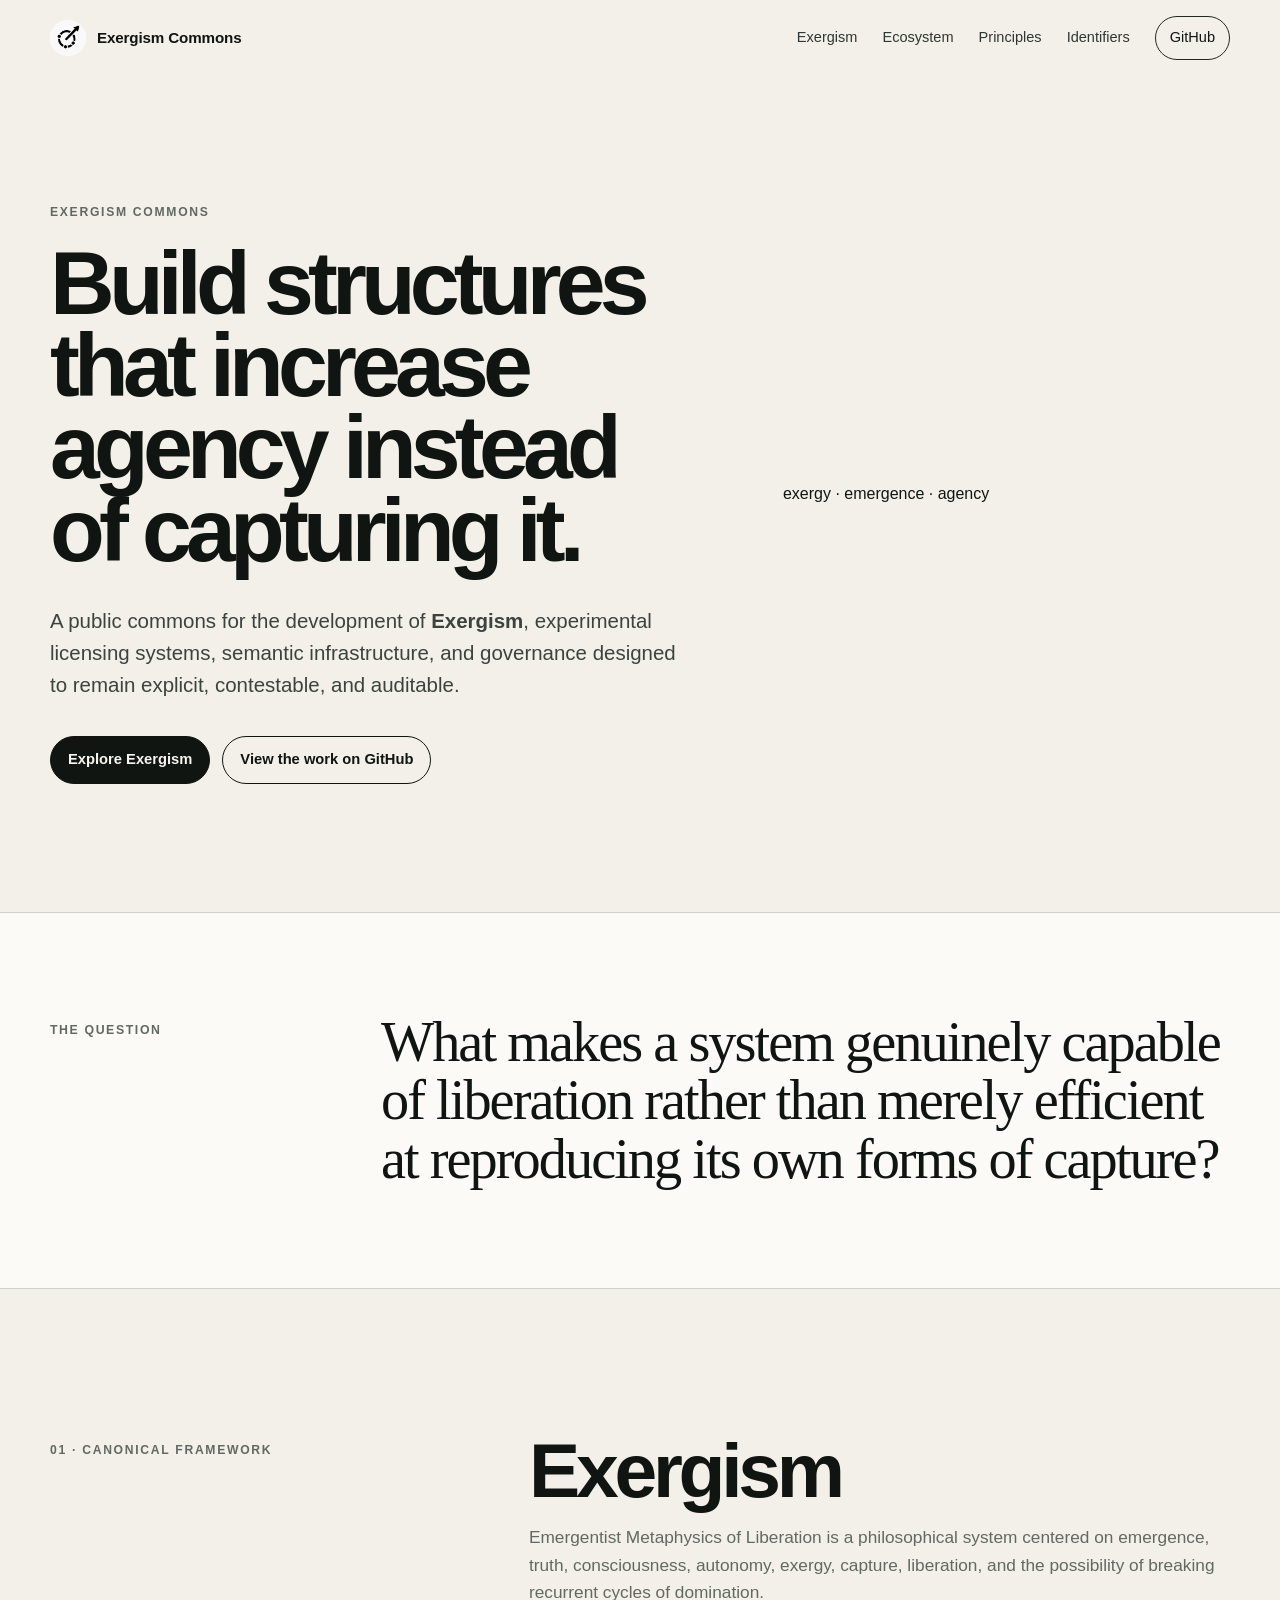
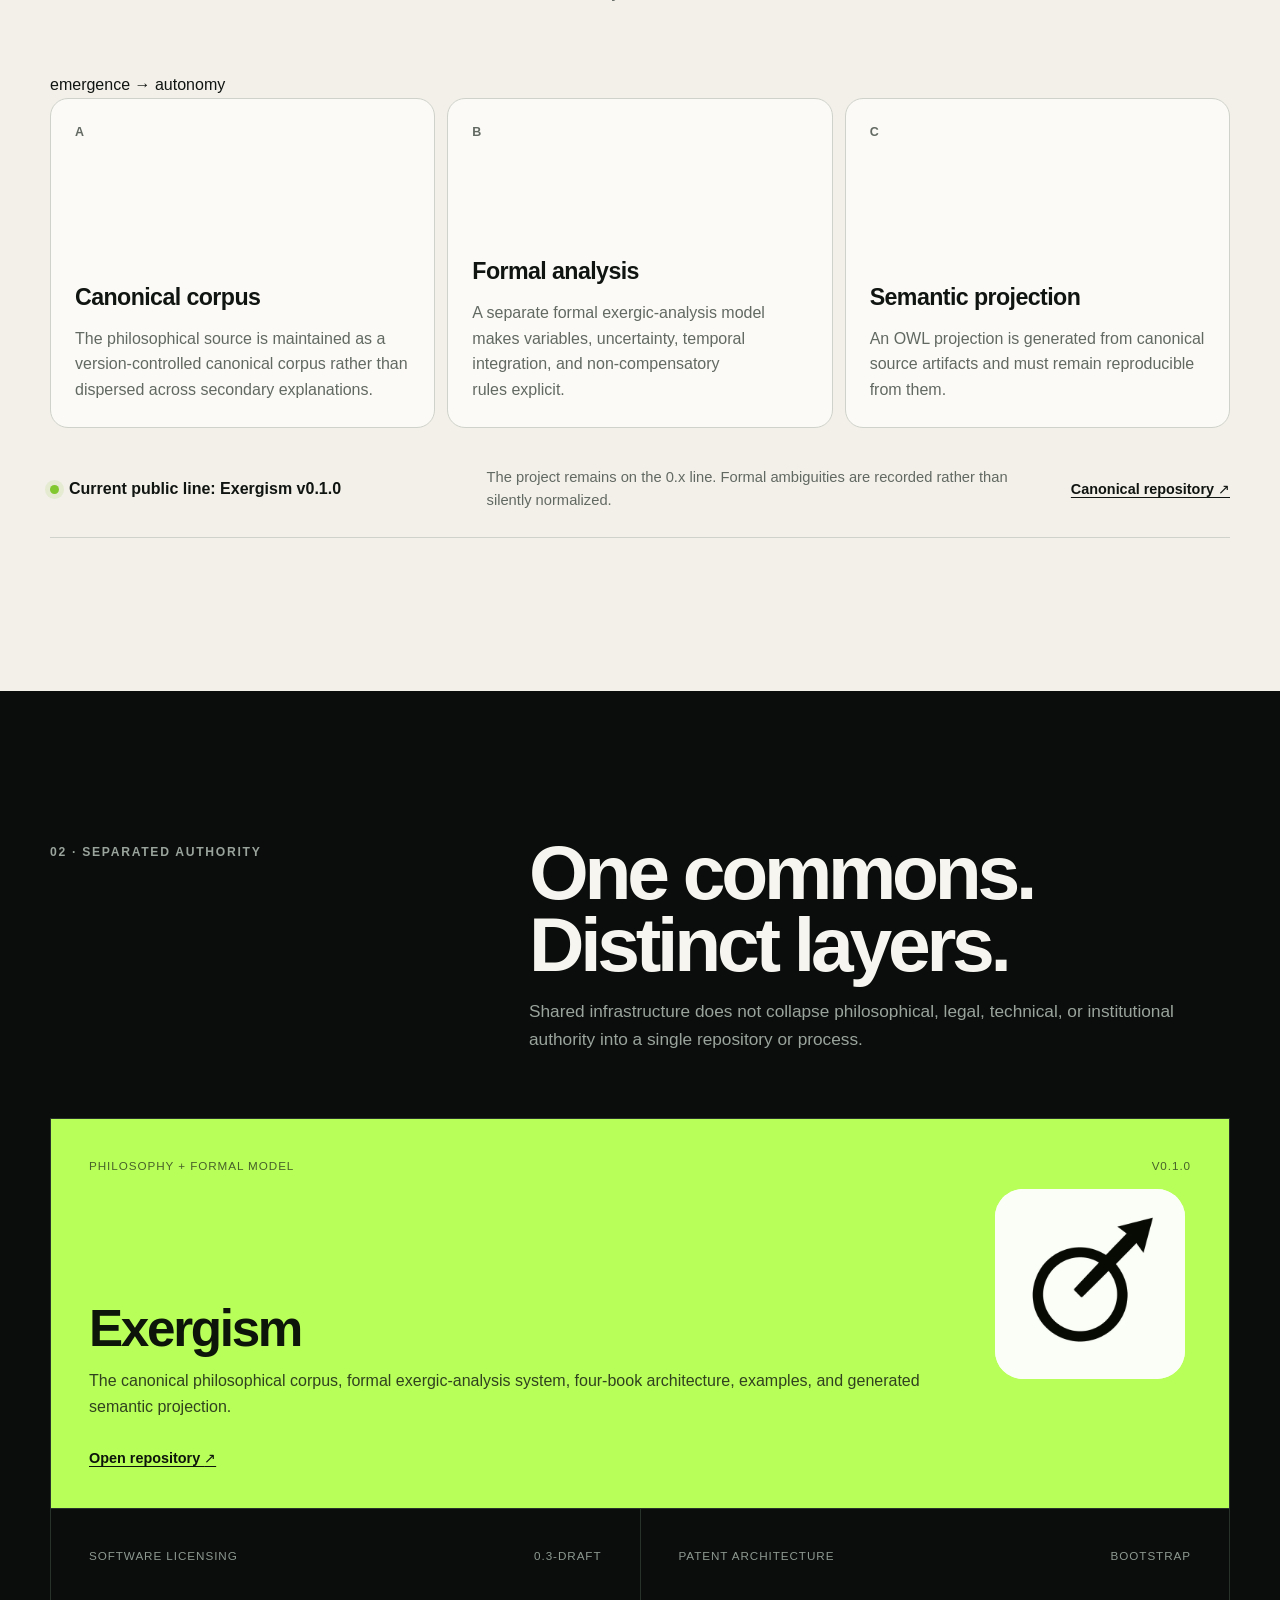
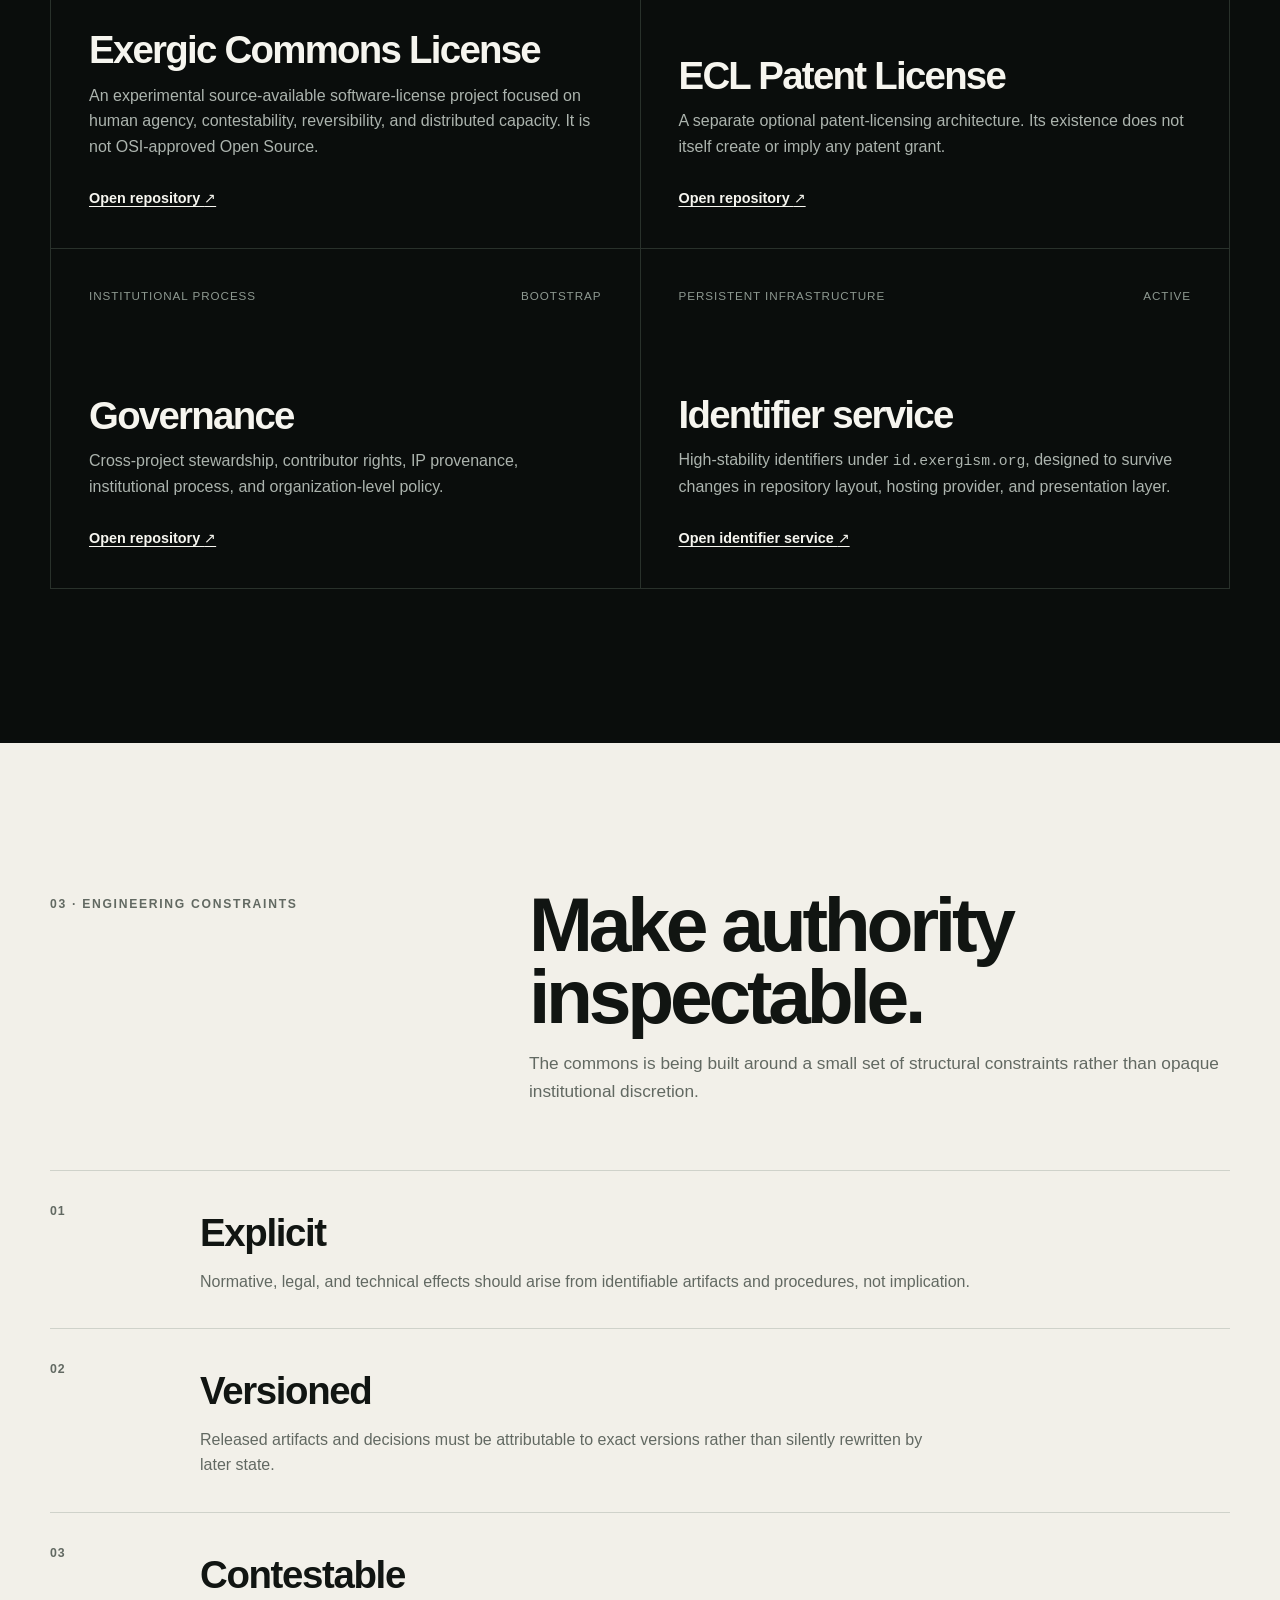
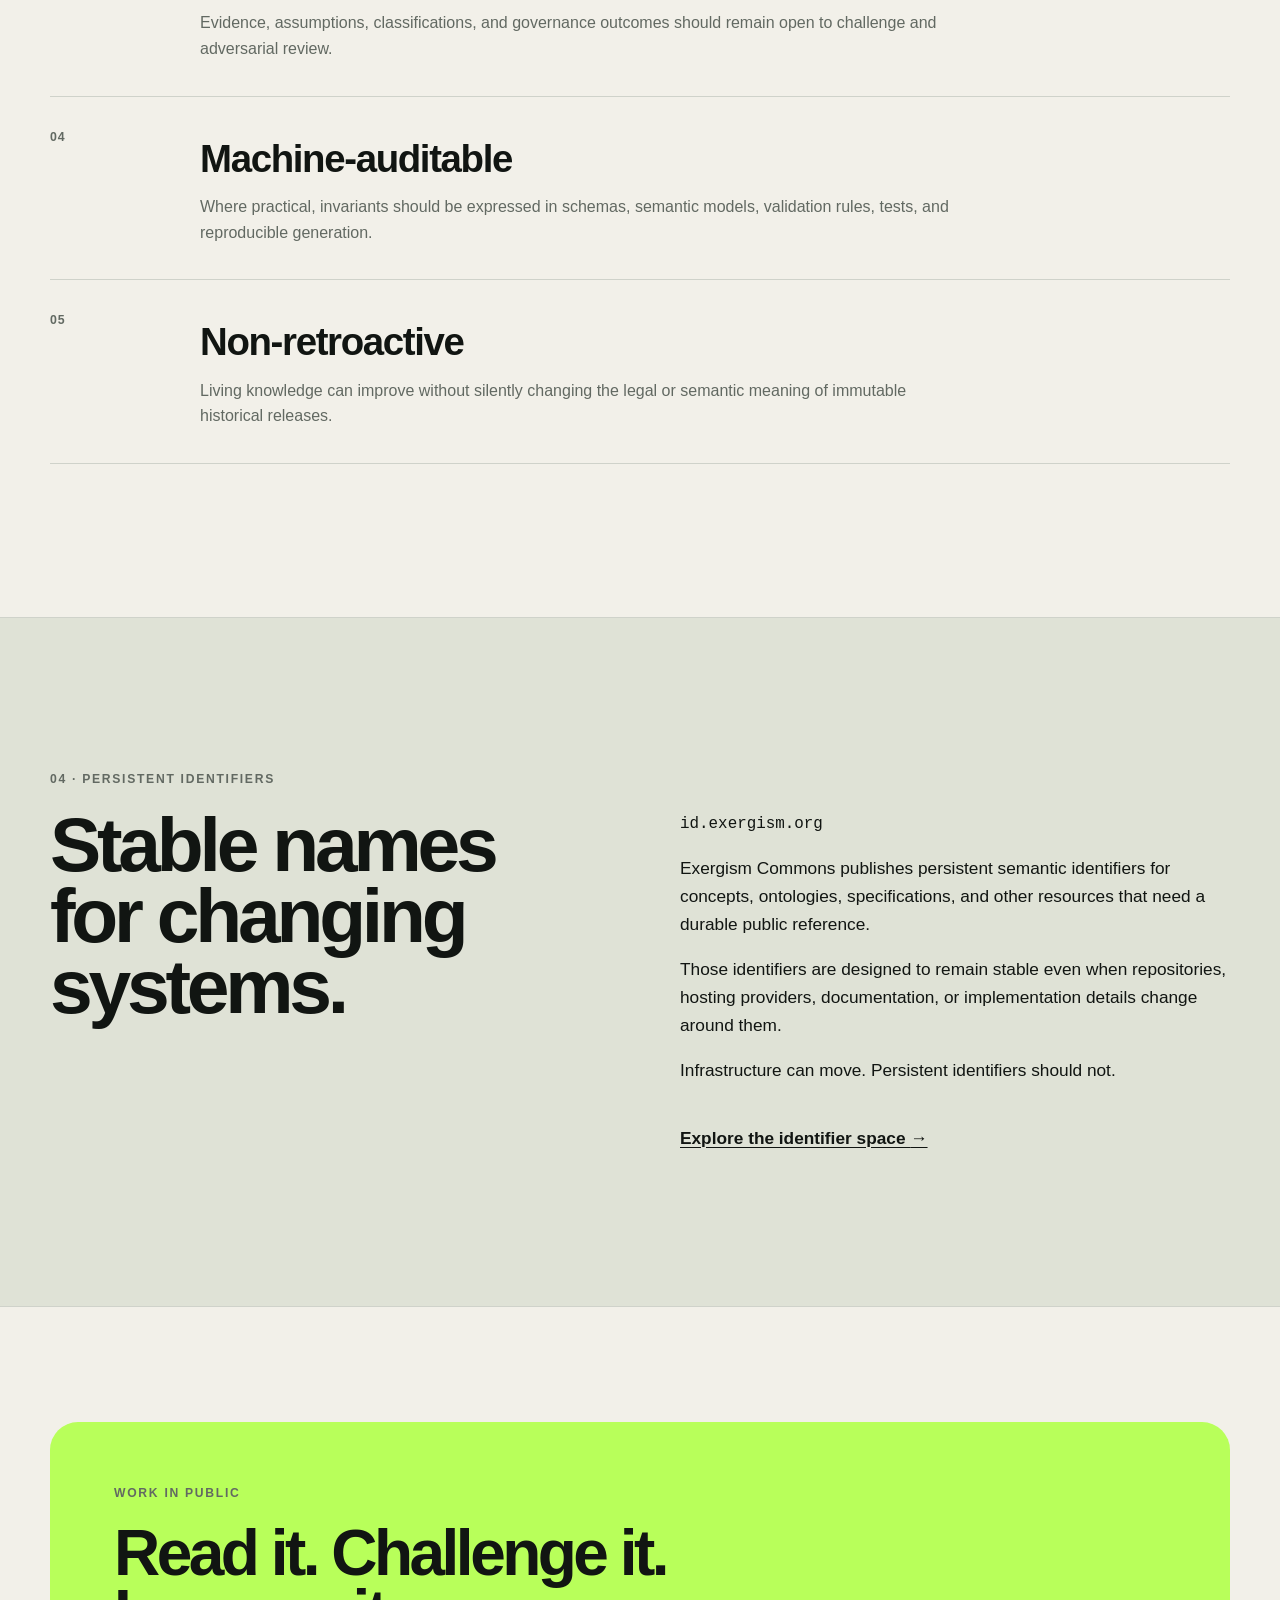
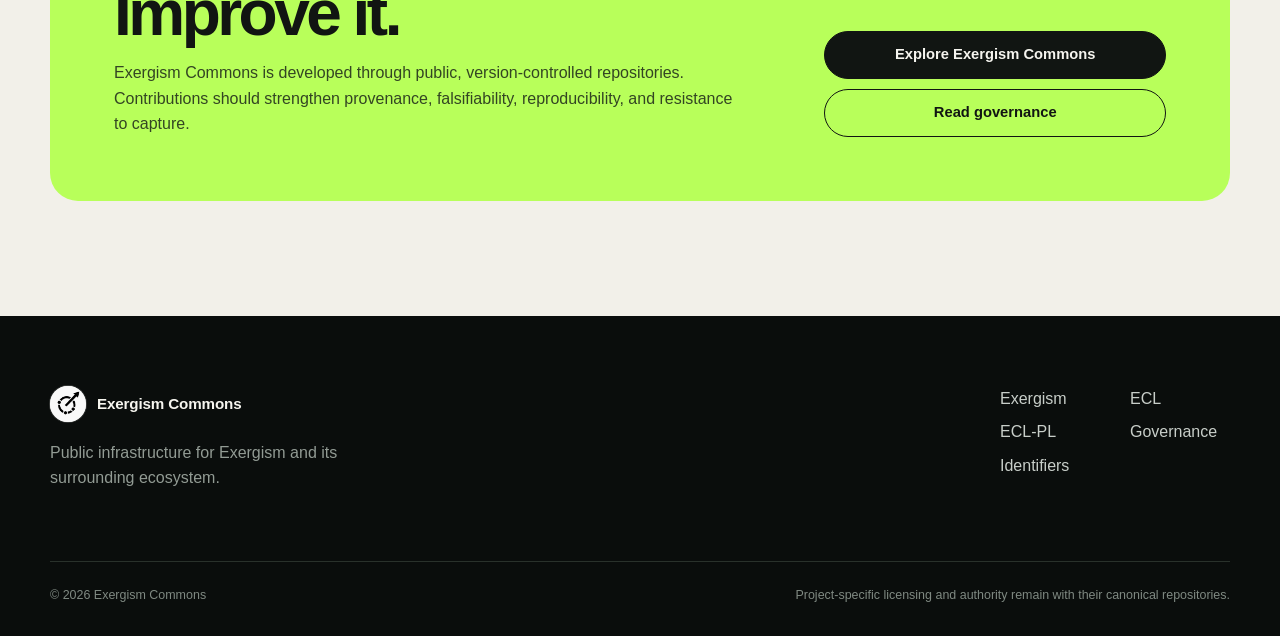
==== index.html @ 0be13587 "design: replace repeated logos with abstract visual fields" ====
<!doctype html>
<html lang="en">
<head>
  <meta charset="utf-8">
  <meta name="viewport" content="width=device-width, initial-scale=1">
  <meta name="theme-color" content="#0a0d0c">
  <meta name="description" content="Exergism Commons develops the canonical Exergism corpus, experimental licensing infrastructure, persistent semantic identifiers, and contestable public governance.">
  <meta name="robots" content="index,follow">
  <link rel="canonical" href="https://www.exergism.org/">
  <link rel="icon" href="/assets/brand/commons-symbol.webp" type="image/webp">
  <meta property="og:type" content="website">
  <meta property="og:title" content="Exergism Commons">
  <meta property="og:description" content="A public commons for Exergism, experimental licensing, semantic infrastructure, and contestable governance.">
  <meta property="og:url" content="https://www.exergism.org/">
  <meta property="og:image" content="https://www.exergism.org/assets/brand/commons-crest.webp">
  <meta property="og:image:alt" content="Exergism Commons crest">
  <meta name="twitter:card" content="summary">
  <meta name="twitter:image" content="https://www.exergism.org/assets/brand/commons-crest.webp">
  <title>Exergism Commons — Exergism, infrastructure and governance</title>
  <link rel="stylesheet" href="/assets/site.css">
  <link rel="stylesheet" href="/assets/brand.css">
  <script src="/assets/site.js" defer></script>
</head>
<body>
  <a class="skip-link" href="#main">Skip to content</a>

  <header class="site-header" data-header>
    <div class="shell header-inner">
      <a class="brand" href="/" aria-label="Exergism Commons home">
        <img class="brand-logo" src="/assets/brand/commons-symbol.webp" width="36" height="36" alt="">
        <span>Exergism Commons</span>
      </a>
      <button class="nav-toggle" type="button" aria-expanded="false" aria-controls="site-nav" data-nav-toggle>
        <span class="sr-only">Toggle navigation</span>
        <span aria-hidden="true">Menu</span>
      </button>
      <nav id="site-nav" class="site-nav" aria-label="Primary" data-nav>
        <a href="#exergism">Exergism</a>
        <a href="#ecosystem">Ecosystem</a>
        <a href="#principles">Principles</a>
        <a href="https://id.exergism.org/">Identifiers</a>
        <a class="nav-cta" href="https://github.com/Exergism-Commons">GitHub</a>
      </nav>
    </div>
  </header>

  <main id="main">
    <section class="hero shell" aria-labelledby="hero-title">
      <div class="hero-copy">
        <p class="eyebrow">Exergism Commons</p>
        <h1 id="hero-title">Build structures that increase agency instead of capturing it.</h1>
        <p class="hero-lede">A public commons for the development of <strong>Exergism</strong>, experimental licensing systems, semantic infrastructure, and governance designed to remain explicit, contestable, and auditable.</p>
        <div class="hero-actions">
          <a class="button button-primary" href="#exergism">Explore Exergism</a>
          <a class="button button-secondary" href="https://github.com/Exergism-Commons">View the work on GitHub</a>
        </div>
      </div>
      <div class="hero-field" aria-hidden="true">
        <span class="hero-field-orbit hero-field-orbit-a"></span>
        <span class="hero-field-orbit hero-field-orbit-b"></span>
        <span class="hero-field-node hero-field-node-a"></span>
        <span class="hero-field-node hero-field-node-b"></span>
        <span class="hero-field-node hero-field-node-c"></span>
        <span class="hero-field-vector"></span>
        <span class="hero-field-caption">exergy · emergence · agency</span>
      </div>
    </section>

    <section class="statement" aria-label="Core idea">
      <div class="shell statement-grid">
        <p class="statement-kicker">The question</p>
        <p class="statement-text">What makes a system genuinely capable of liberation rather than merely efficient at reproducing its own forms of capture?</p>
      </div>
    </section>

    <section id="exergism" class="section shell">
      <div class="section-heading">
        <p class="eyebrow">01 · Canonical framework</p>
        <h2>Exergism</h2>
        <p>Emergentist Metaphysics of Liberation is a philosophical system centered on emergence, truth, consciousness, autonomy, exergy, capture, liberation, and the possibility of breaking recurrent cycles of domination.</p>
      </div>

      <div class="framework-composition">
        <div class="framework-field" aria-hidden="true">
          <span class="framework-field-label">emergence → autonomy</span>
          <span class="framework-ring framework-ring-a"></span>
          <span class="framework-ring framework-ring-b"></span>
          <span class="framework-axis framework-axis-a"></span>
          <span class="framework-axis framework-axis-b"></span>
          <span class="framework-pulse framework-pulse-a"></span>
          <span class="framework-pulse framework-pulse-b"></span>
        </div>

        <div class="feature-grid framework-feature-grid">
          <article class="feature-card">
            <span class="card-index">A</span>
            <h3>Canonical corpus</h3>
            <p>The philosophical source is maintained as a version-controlled canonical corpus rather than dispersed across secondary explanations.</p>
          </article>
          <article class="feature-card">
            <span class="card-index">B</span>
            <h3>Formal analysis</h3>
            <p>A separate formal exergic-analysis model makes variables, uncertainty, temporal integration, and non-compensatory rules explicit.</p>
          </article>
          <article class="feature-card">
            <span class="card-index">C</span>
            <h3>Semantic projection</h3>
            <p>An OWL projection is generated from canonical source artifacts and must remain reproducible from them.</p>
          </article>
        </div>
      </div>

      <div class="release-strip">
        <div>
          <span class="status-dot" aria-hidden="true"></span>
          <strong>Current public line: Exergism v0.1.0</strong>
        </div>
        <p>The project remains on the 0.x line. Formal ambiguities are recorded rather than silently normalized.</p>
        <a href="https://github.com/Exergism-Commons/exergism">Canonical repository <span aria-hidden="true">↗</span></a>
      </div>
    </section>

    <section id="ecosystem" class="section section-dark">
      <div class="shell">
        <div class="section-heading section-heading-light">
          <p class="eyebrow">02 · Separated authority</p>
          <h2>One commons. Distinct layers.</h2>
          <p>Shared infrastructure does not collapse philosophical, legal, technical, or institutional authority into a single repository or process.</p>
        </div>

        <div class="project-grid">
          <article class="project-card project-card-featured">
            <div class="project-meta"><span>Philosophy + formal model</span><span>v0.1.0</span></div>
            <img class="project-symbol" src="/assets/brand/exergism-symbol.webp" width="190" height="190" alt="" loading="lazy">
            <h3>Exergism</h3>
            <p>The canonical philosophical corpus, formal exergic-analysis system, four-book architecture, examples, and generated semantic projection.</p>
            <a href="https://github.com/Exergism-Commons/exergism">Open repository <span aria-hidden="true">↗</span></a>
          </article>

          <article class="project-card">
            <div class="project-meta"><span>Software licensing</span><span>0.3-DRAFT</span></div>
            <h3>Exergic Commons License</h3>
            <p>An experimental source-available software-license project focused on human agency, contestability, reversibility, and distributed capacity. It is not OSI-approved Open Source.</p>
            <a href="https://github.com/Exergism-Commons/exergic-commons-license">Open repository <span aria-hidden="true">↗</span></a>
          </article>

          <article class="project-card">
            <div class="project-meta"><span>Patent architecture</span><span>Bootstrap</span></div>
            <h3>ECL Patent License</h3>
            <p>A separate optional patent-licensing architecture. Its existence does not itself create or imply any patent grant.</p>
            <a href="https://github.com/Exergism-Commons/ecl-patent-license">Open repository <span aria-hidden="true">↗</span></a>
          </article>

          <article class="project-card">
            <div class="project-meta"><span>Institutional process</span><span>Bootstrap</span></div>
            <h3>Governance</h3>
            <p>Cross-project stewardship, contributor rights, IP provenance, institutional process, and organization-level policy.</p>
            <a href="https://github.com/Exergism-Commons/governance">Open repository <span aria-hidden="true">↗</span></a>
          </article>

          <article class="project-card">
            <div class="project-meta"><span>Persistent infrastructure</span><span>Active</span></div>
            <h3>Identifier service</h3>
            <p>High-stability identifiers under <code>id.exergism.org</code>, designed to survive changes in repository layout, hosting provider, and presentation layer.</p>
            <a href="https://id.exergism.org/">Open identifier service <span aria-hidden="true">↗</span></a>
          </article>
        </div>
      </div>
    </section>

    <section id="principles" class="section shell">
      <div class="section-heading">
        <p class="eyebrow">03 · Engineering constraints</p>
        <h2>Make authority inspectable.</h2>
        <p>The commons is being built around a small set of structural constraints rather than opaque institutional discretion.</p>
      </div>

      <ol class="principles-list">
        <li><span>01</span><div><h3>Explicit</h3><p>Normative, legal, and technical effects should arise from identifiable artifacts and procedures, not implication.</p></div></li>
        <li><span>02</span><div><h3>Versioned</h3><p>Released artifacts and decisions must be attributable to exact versions rather than silently rewritten by later state.</p></div></li>
        <li><span>03</span><div><h3>Contestable</h3><p>Evidence, assumptions, classifications, and governance outcomes should remain open to challenge and adversarial review.</p></div></li>
        <li><span>04</span><div><h3>Machine-auditable</h3><p>Where practical, invariants should be expressed in schemas, semantic models, validation rules, tests, and reproducible generation.</p></div></li>
        <li><span>05</span><div><h3>Non-retroactive</h3><p>Living knowledge can improve without silently changing the legal or semantic meaning of immutable historical releases.</p></div></li>
      </ol>
    </section>

    <section class="section identity-section">
      <div class="shell identity-grid">
        <div>
          <p class="eyebrow">04 · Persistent identifiers</p>
          <h2>Stable names for changing systems.</h2>
        </div>
        <div class="identity-copy">
          <p class="identifier-domain"><code>id.exergism.org</code></p>
          <p>Exergism Commons publishes persistent semantic identifiers for concepts, ontologies, specifications, and other resources that need a durable public reference.</p>
          <p>Those identifiers are designed to remain stable even when repositories, hosting providers, documentation, or implementation details change around them.</p>
          <p class="identity-principle">Infrastructure can move. Persistent identifiers should not.</p>
          <a class="text-link" href="https://id.exergism.org/">Explore the identifier space <span aria-hidden="true">→</span></a>
        </div>
      </div>
    </section>

    <section class="section shell contribute">
      <div class="contribute-panel">
        <div>
          <p class="eyebrow">Work in public</p>
          <h2>Read it. Challenge it. Improve it.</h2>
          <p>Exergism Commons is developed through public, version-controlled repositories. Contributions should strengthen provenance, falsifiability, reproducibility, and resistance to capture.</p>
        </div>
        <div class="contribute-actions">
          <a class="button button-primary" href="https://github.com/Exergism-Commons">Explore Exergism Commons</a>
          <a class="button button-secondary" href="https://github.com/Exergism-Commons/governance">Read governance</a>
        </div>
      </div>
    </section>
  </main>

  <footer class="site-footer">
    <div class="shell footer-grid">
      <div>
        <a class="brand brand-footer" href="/">
          <img class="brand-logo" src="/assets/brand/commons-symbol.webp" width="36" height="36" alt="">
          <span>Exergism Commons</span>
        </a>
        <p>Public infrastructure for Exergism and its surrounding ecosystem.</p>
      </div>
      <div class="footer-links">
        <a href="https://github.com/Exergism-Commons/exergism">Exergism</a>
        <a href="https://github.com/Exergism-Commons/exergic-commons-license">ECL</a>
        <a href="https://github.com/Exergism-Commons/ecl-patent-license">ECL-PL</a>
        <a href="https://github.com/Exergism-Commons/governance">Governance</a>
        <a href="https://id.exergism.org/">Identifiers</a>
      </div>
    </div>
    <div class="shell footer-bottom">
      <span>© <span data-year></span> Exergism Commons</span>
      <span>Project-specific licensing and authority remain with their canonical repositories.</span>
    </div>
  </footer>
</body>
</html>
---- assets/site.css ----
:root {
  --bg: #f2f0e9;
  --surface: #fbfaf6;
  --ink: #111512;
  --muted: #626962;
  --line: #cfd2ca;
  --dark: #0a0d0c;
  --dark-surface: #121714;
  --dark-line: #29312b;
  --light: #f6f5ef;
  --signal: #b8ff5a;
  --signal-dark: #81c72e;
  --radius: 18px;
  --shell: min(1180px, calc(100% - 40px));
  color-scheme: light;
  font-family: Inter, ui-sans-serif, -apple-system, BlinkMacSystemFont, "Segoe UI", sans-serif;
  font-synthesis: none;
}

* { box-sizing: border-box; }
html { scroll-behavior: smooth; }
body {
  margin: 0;
  background: var(--bg);
  color: var(--ink);
  font-size: 16px;
  line-height: 1.6;
  text-rendering: optimizeLegibility;
  -webkit-font-smoothing: antialiased;
}

a { color: inherit; text-underline-offset: 0.18em; }
button, a { -webkit-tap-highlight-color: transparent; }
code { font-family: "SFMono-Regular", Consolas, "Liberation Mono", monospace; font-size: .92em; }
strong { font-weight: 690; }

.shell { width: var(--shell); margin-inline: auto; }
.sr-only { position: absolute; width: 1px; height: 1px; padding: 0; margin: -1px; overflow: hidden; clip: rect(0,0,0,0); white-space: nowrap; border: 0; }
.skip-link { position: fixed; z-index: 1000; top: 12px; left: 12px; transform: translateY(-180%); padding: 10px 14px; background: var(--signal); color: #071006; text-decoration: none; border-radius: 10px; font-weight: 700; }
.skip-link:focus { transform: none; }

.site-header {
  position: sticky;
  top: 0;
  z-index: 30;
  border-bottom: 1px solid transparent;
  background: color-mix(in srgb, var(--bg) 88%, transparent);
  backdrop-filter: blur(18px);
  transition: border-color .2s ease, background-color .2s ease;
}
.site-header.is-scrolled { border-bottom-color: var(--line); background: color-mix(in srgb, var(--bg) 96%, transparent); }
.header-inner { min-height: 76px; display: flex; align-items: center; justify-content: space-between; gap: 24px; }
.brand { display: inline-flex; align-items: center; gap: 11px; text-decoration: none; font-size: .95rem; font-weight: 760; letter-spacing: -.01em; }
.brand-mark { width: 34px; height: 34px; display: grid; place-items: center; border: 1px solid currentColor; border-radius: 50%; font-size: .72rem; letter-spacing: .04em; }
.site-nav { display: flex; align-items: center; gap: 25px; font-size: .91rem; }
.site-nav a { color: #303631; text-decoration: none; }
.site-nav a:hover { color: #000; }
.site-nav .nav-cta { padding: 9px 14px; border: 1px solid #232823; border-radius: 999px; color: var(--ink); }
.nav-toggle { display: none; border: 0; background: transparent; color: inherit; font: inherit; font-weight: 700; }

.hero { min-height: 720px; display: grid; grid-template-columns: minmax(0, 1.18fr) minmax(380px, .82fr); align-items: center; gap: clamp(44px, 7vw, 100px); padding-block: clamp(80px, 10vw, 145px); }
.hero-copy { max-width: 760px; }
.eyebrow { margin: 0 0 22px; color: var(--muted); font-size: .76rem; line-height: 1.2; font-weight: 760; letter-spacing: .14em; text-transform: uppercase; }
h1, h2, h3, p { text-wrap: pretty; }
h1 { margin: 0; font-size: clamp(3.4rem, 7vw, 7.6rem); line-height: .92; letter-spacing: -.065em; font-weight: 640; }
.hero-lede { max-width: 740px; margin: 34px 0 0; color: #3c433d; font-size: clamp(1.1rem, 1.6vw, 1.32rem); line-height: 1.55; }
.hero-actions { display: flex; flex-wrap: wrap; gap: 12px; margin-top: 35px; }
.button { display: inline-flex; min-height: 48px; align-items: center; justify-content: center; padding: 10px 17px; border: 1px solid var(--ink); border-radius: 999px; font-size: .92rem; font-weight: 700; text-decoration: none; transition: transform .18s ease, background-color .18s ease, color .18s ease; }
.button:hover { transform: translateY(-2px); }
.button-primary { background: var(--ink); color: var(--light); }
.button-secondary { background: transparent; color: var(--ink); }

.hero-model { position: relative; padding: 28px; border: 1px solid var(--line); border-radius: 28px; background: rgba(255,255,255,.25); }
.model-node { min-height: 98px; display: flex; flex-direction: column; justify-content: space-between; padding: 17px; border: 1px solid var(--line); border-radius: 14px; background: var(--surface); }
.model-node span { color: var(--muted); font-size: .72rem; letter-spacing: .07em; text-transform: uppercase; }
.model-node strong { font-size: 1.03rem; }
.model-core { min-height: 128px; border-color: #94a281; background: var(--signal); }
.model-core span { color: #344421; }
.model-core strong { font-size: 1.45rem; }
.model-line { width: 1px; height: 34px; margin: 0 auto; background: var(--line); }
.model-grid { display: grid; grid-template-columns: 1fr 1fr; gap: 10px; }

.statement { padding-block: clamp(65px, 8vw, 100px); border-block: 1px solid var(--line); background: var(--surface); }
.statement-grid { display: grid; grid-template-columns: 1fr 3fr; gap: 48px; align-items: start; }
.statement-kicker { margin: 8px 0 0; color: var(--muted); font-size: .77rem; font-weight: 760; letter-spacing: .13em; text-transform: uppercase; }
.statement-text { max-width: 980px; margin: 0; font-family: Georgia, "Times New Roman", serif; font-size: clamp(2.1rem, 4.4vw, 4.6rem); line-height: 1.04; letter-spacing: -.035em; }

.section { padding-block: clamp(92px, 12vw, 155px); scroll-margin-top: 80px; }
.section-heading { display: grid; grid-template-columns: minmax(180px, .7fr) minmax(330px, 1.2fr); column-gap: 70px; align-items: start; margin-bottom: 65px; }
.section-heading .eyebrow { grid-column: 1; }
.section-heading h2 { grid-column: 2; grid-row: 1 / span 2; margin: -9px 0 18px; font-size: clamp(3rem, 6vw, 6.6rem); line-height: .94; letter-spacing: -.055em; font-weight: 620; }
.section-heading > p:last-child { grid-column: 2; margin: 0; max-width: 720px; color: var(--muted); font-size: 1.08rem; }
.feature-grid { display: grid; grid-template-columns: repeat(3, 1fr); gap: 12px; }
.feature-card { min-height: 330px; display: flex; flex-direction: column; padding: 24px; border: 1px solid var(--line); border-radius: var(--radius); background: var(--surface); }
.card-index { color: var(--muted); font-size: .78rem; font-weight: 760; }
.feature-card h3 { margin: auto 0 10px; font-size: 1.45rem; letter-spacing: -.025em; }
.feature-card p { margin: 0; color: var(--muted); }
.release-strip { display: grid; grid-template-columns: 1.1fr 1.5fr auto; gap: 30px; align-items: center; margin-top: 14px; padding: 24px 0; border-bottom: 1px solid var(--line); }
.release-strip > div { display: flex; align-items: center; gap: 10px; }
.status-dot { width: 9px; height: 9px; border-radius: 50%; background: var(--signal-dark); box-shadow: 0 0 0 5px rgba(129,199,46,.13); }
.release-strip p { margin: 0; color: var(--muted); font-size: .92rem; }
.release-strip a { font-size: .9rem; font-weight: 720; white-space: nowrap; }

.section-dark { background: var(--dark); color: var(--light); }
.section-heading-light > p:last-child, .section-dark .eyebrow { color: #9aa39c; }
.project-grid { display: grid; grid-template-columns: repeat(2, 1fr); border-top: 1px solid var(--dark-line); border-left: 1px solid var(--dark-line); }
.project-card { min-height: 340px; display: flex; flex-direction: column; padding: clamp(25px, 3vw, 38px); border-right: 1px solid var(--dark-line); border-bottom: 1px solid var(--dark-line); background: var(--dark); }
.project-card-featured { grid-column: 1 / -1; min-height: 390px; background: var(--signal); color: #0d140a; }
.project-meta { display: flex; justify-content: space-between; gap: 20px; color: #8e9991; font-size: .73rem; letter-spacing: .08em; text-transform: uppercase; }
.project-card-featured .project-meta { color: #486329; }
.project-card h3 { margin: auto 0 14px; font-size: clamp(2rem, 4vw, 4.2rem); line-height: .98; letter-spacing: -.045em; font-weight: 590; }
.project-card:not(.project-card-featured) h3 { font-size: clamp(1.8rem, 3vw, 2.8rem); }
.project-card p { max-width: 680px; margin: 0 0 25px; color: #acb4ae; }
.project-card-featured p { color: #30421e; }
.project-card a { width: fit-content; margin-top: 3px; font-size: .9rem; font-weight: 720; }

.principles-list { list-style: none; margin: 0; padding: 0; border-top: 1px solid var(--line); }
.principles-list li { display: grid; grid-template-columns: 120px 1fr; gap: 30px; padding: 31px 0 34px; border-bottom: 1px solid var(--line); }
.principles-list > li > span { color: var(--muted); font-size: .77rem; font-weight: 760; letter-spacing: .08em; }
.principles-list h3 { margin: 0 0 5px; font-size: clamp(1.55rem, 3vw, 2.6rem); letter-spacing: -.035em; }
.principles-list p { max-width: 770px; margin: 0; color: var(--muted); }

.identity-section { border-block: 1px solid var(--line); background: #dfe2d6; }
.identity-grid { display: grid; grid-template-columns: 1fr 1fr; gap: 80px; }
.identity-grid h2 { max-width: 650px; margin: 0; font-size: clamp(3.2rem, 6vw, 6.5rem); line-height: .93; letter-spacing: -.055em; font-weight: 620; }
.identity-copy { padding-top: 37px; font-size: 1.08rem; }
.identity-copy p { margin: 0 0 18px; }
.text-link { display: inline-block; margin-top: 22px; font-weight: 740; }

.contribute { padding-block: clamp(70px, 9vw, 115px); }
.contribute-panel { display: grid; grid-template-columns: 1.5fr .8fr; gap: 70px; padding: clamp(34px, 5vw, 64px); border-radius: 28px; background: var(--signal); }
.contribute-panel h2 { max-width: 790px; margin: 0 0 17px; font-size: clamp(2.8rem, 5vw, 5.8rem); line-height: .94; letter-spacing: -.055em; font-weight: 620; }
.contribute-panel p:not(.eyebrow) { max-width: 700px; margin: 0; color: #334523; }
.contribute-actions { display: flex; flex-direction: column; align-items: stretch; justify-content: flex-end; gap: 10px; }
.contribute-actions .button { width: 100%; }

.site-footer { padding-block: 70px 30px; background: var(--dark); color: var(--light); }
.footer-grid { display: grid; grid-template-columns: 1fr auto; gap: 50px; padding-bottom: 70px; }
.brand-footer { margin-bottom: 18px; }
.footer-grid p { max-width: 430px; margin: 0; color: #929b94; }
.footer-links { display: grid; grid-template-columns: repeat(2, minmax(100px, 1fr)); gap: 8px 30px; align-content: start; }
.footer-links a { color: #c8cec9; text-decoration: none; }
.footer-links a:hover { color: #fff; }
.footer-bottom { display: flex; justify-content: space-between; gap: 30px; padding-top: 24px; border-top: 1px solid var(--dark-line); color: #7f8982; font-size: .78rem; }

@media (max-width: 960px) {
  :root { --shell: min(100% - 30px, 1180px); }
  .hero { min-height: auto; grid-template-columns: 1fr; }
  .hero-model { max-width: 650px; }
  .section-heading { grid-template-columns: 1fr; }
  .section-heading .eyebrow, .section-heading h2, .section-heading > p:last-child { grid-column: 1; grid-row: auto; }
  .section-heading h2 { margin-top: 0; }
  .feature-grid { grid-template-columns: 1fr; }
  .feature-card { min-height: 235px; }
  .release-strip { grid-template-columns: 1fr; gap: 12px; }
  .identity-grid, .contribute-panel { grid-template-columns: 1fr; gap: 40px; }
  .identity-copy { padding-top: 0; }
}

@media (max-width: 720px) {
  .header-inner { min-height: 66px; flex-wrap: wrap; }

  /* Baseline: links remain visible and usable when JavaScript is unavailable. */
  .site-nav { width: 100%; flex-wrap: wrap; justify-content: flex-end; gap: 8px 14px; padding-bottom: 10px; }
  .site-nav a { padding: 6px 0; }

  /* Progressive enhancement: collapse only after site.js has loaded. */
  .js .nav-toggle { display: block; }
  .js .site-nav { position: absolute; inset: 66px 15px auto; width: auto; display: none; flex-direction: column; align-items: stretch; gap: 0; padding: 10px; border: 1px solid var(--line); border-radius: 14px; background: var(--surface); box-shadow: 0 18px 50px rgba(0,0,0,.08); }
  .js .site-nav.is-open { display: flex; }
  .js .site-nav a { padding: 12px; }
  .js .site-nav .nav-cta { border: 0; border-radius: 8px; background: var(--ink); color: var(--light); }

  h1 { font-size: clamp(3.3rem, 16vw, 5.6rem); }
  .hero { padding-block: 78px 90px; }
  .hero-actions { flex-direction: column; align-items: stretch; }
  .button { width: 100%; }
  .model-grid { grid-template-columns: 1fr; }
  .statement-grid { grid-template-columns: 1fr; gap: 18px; }
  .project-grid { grid-template-columns: 1fr; }
  .project-card-featured { grid-column: 1; }
  .project-card { min-height: 310px; }
  .principles-list li { grid-template-columns: 55px 1fr; gap: 14px; }
  .footer-grid { grid-template-columns: 1fr; }
  .footer-links { grid-template-columns: 1fr 1fr; }
  .footer-bottom { flex-direction: column; }
}

@media (prefers-reduced-motion: reduce) {
  html { scroll-behavior: auto; }
  *, *::before, *::after { scroll-behavior: auto !important; transition-duration: .001ms !important; animation-duration: .001ms !important; }
}
---- assets/brand.css ----
.brand-logo {
  width: 36px;
  height: 36px;
  display: block;
  flex: 0 0 auto;
  object-fit: contain;
  border-radius: 50%;
  background: #fff;
}

.brand-footer .brand-logo {
  box-shadow: 0 0 0 1px rgba(255,255,255,.18);
}

.hero-emblem {
  position: relative;
  min-height: 560px;
  display: grid;
  place-items: center;
  margin: 0;
  padding: clamp(24px, 4vw, 52px);
  overflow: hidden;
  border: 1px solid var(--line);
  border-radius: 28px;
  background:
    radial-gradient(circle at 50% 42%, rgba(184,255,90,.18), transparent 46%),
    rgba(255,255,255,.32);
}

.hero-emblem::after {
  content: "Exergism Commons";
  position: absolute;
  right: 24px;
  bottom: 20px;
  color: var(--muted);
  font-size: .7rem;
  font-weight: 760;
  letter-spacing: .13em;
  text-transform: uppercase;
}

.hero-crest {
  /* Never upscale the maintained raster crest past its intrinsic width. */
  width: min(100%, 256px);
  height: auto;
  display: block;
  filter: drop-shadow(0 24px 30px rgba(10,13,12,.12));
}

.section-heading-branded {
  position: relative;
}

/* The branded heading has a logo after its description, so the description
   must not depend on being :last-child to keep its desktop grid placement. */
.section-heading-branded > p:not(.eyebrow) {
  grid-column: 2;
  margin: 0;
  max-width: 720px;
  color: var(--muted);
  font-size: 1.08rem;
}

.exergism-section-logo {
  grid-column: 1;
  width: 92px;
  height: 92px;
  object-fit: contain;
  align-self: end;
  margin-top: 26px;
  border-radius: 20px;
  background: #fff;
}

.project-card-featured {
  position: relative;
  overflow: hidden;
}

.project-symbol {
  position: absolute;
  right: clamp(24px, 4vw, 44px);
  top: 70px;
  width: clamp(105px, 15vw, 190px);
  height: clamp(105px, 15vw, 190px);
  object-fit: contain;
  border-radius: 28px;
  background: rgba(255,255,255,.92);
  opacity: .96;
}

.project-card-featured h3,
.project-card-featured p,
.project-card-featured > a {
  max-width: calc(100% - 230px);
}

@media (max-width: 960px) {
  .hero-emblem { max-width: 650px; min-height: 480px; }
  .section-heading-branded > p:not(.eyebrow) { grid-column: 1; grid-row: auto; }
  .section-heading-branded .exergism-section-logo { grid-column: 1; grid-row: auto; margin: 12px 0 0; }
  .project-symbol { position: static; width: 100px; height: 100px; margin: 34px 0 26px; }
  .project-card-featured h3,
  .project-card-featured p,
  .project-card-featured > a { max-width: 100%; }
}

@media (max-width: 720px) {
  .brand-logo { width: 32px; height: 32px; }
  .hero-emblem { min-height: 390px; padding: 24px; }
  .hero-emblem::after { right: 18px; bottom: 14px; }
  .exergism-section-logo { width: 76px; height: 76px; }
}
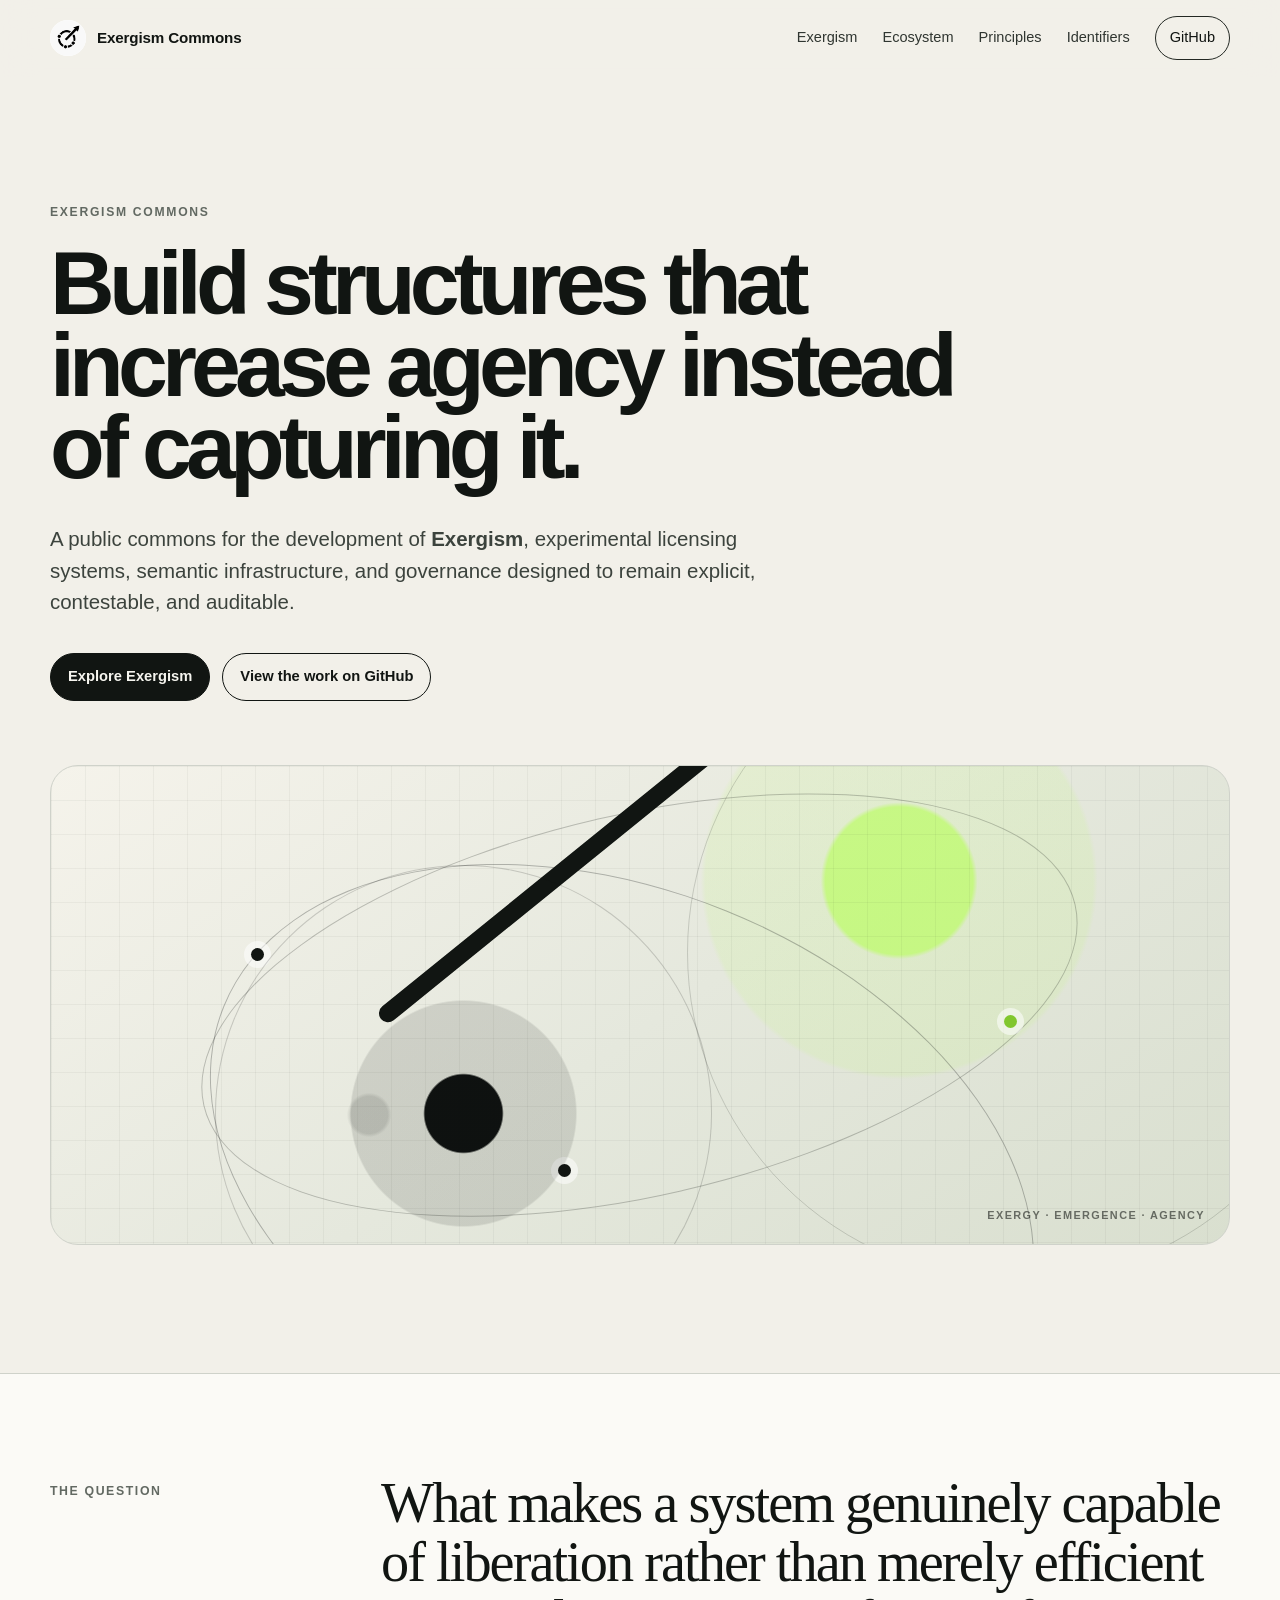
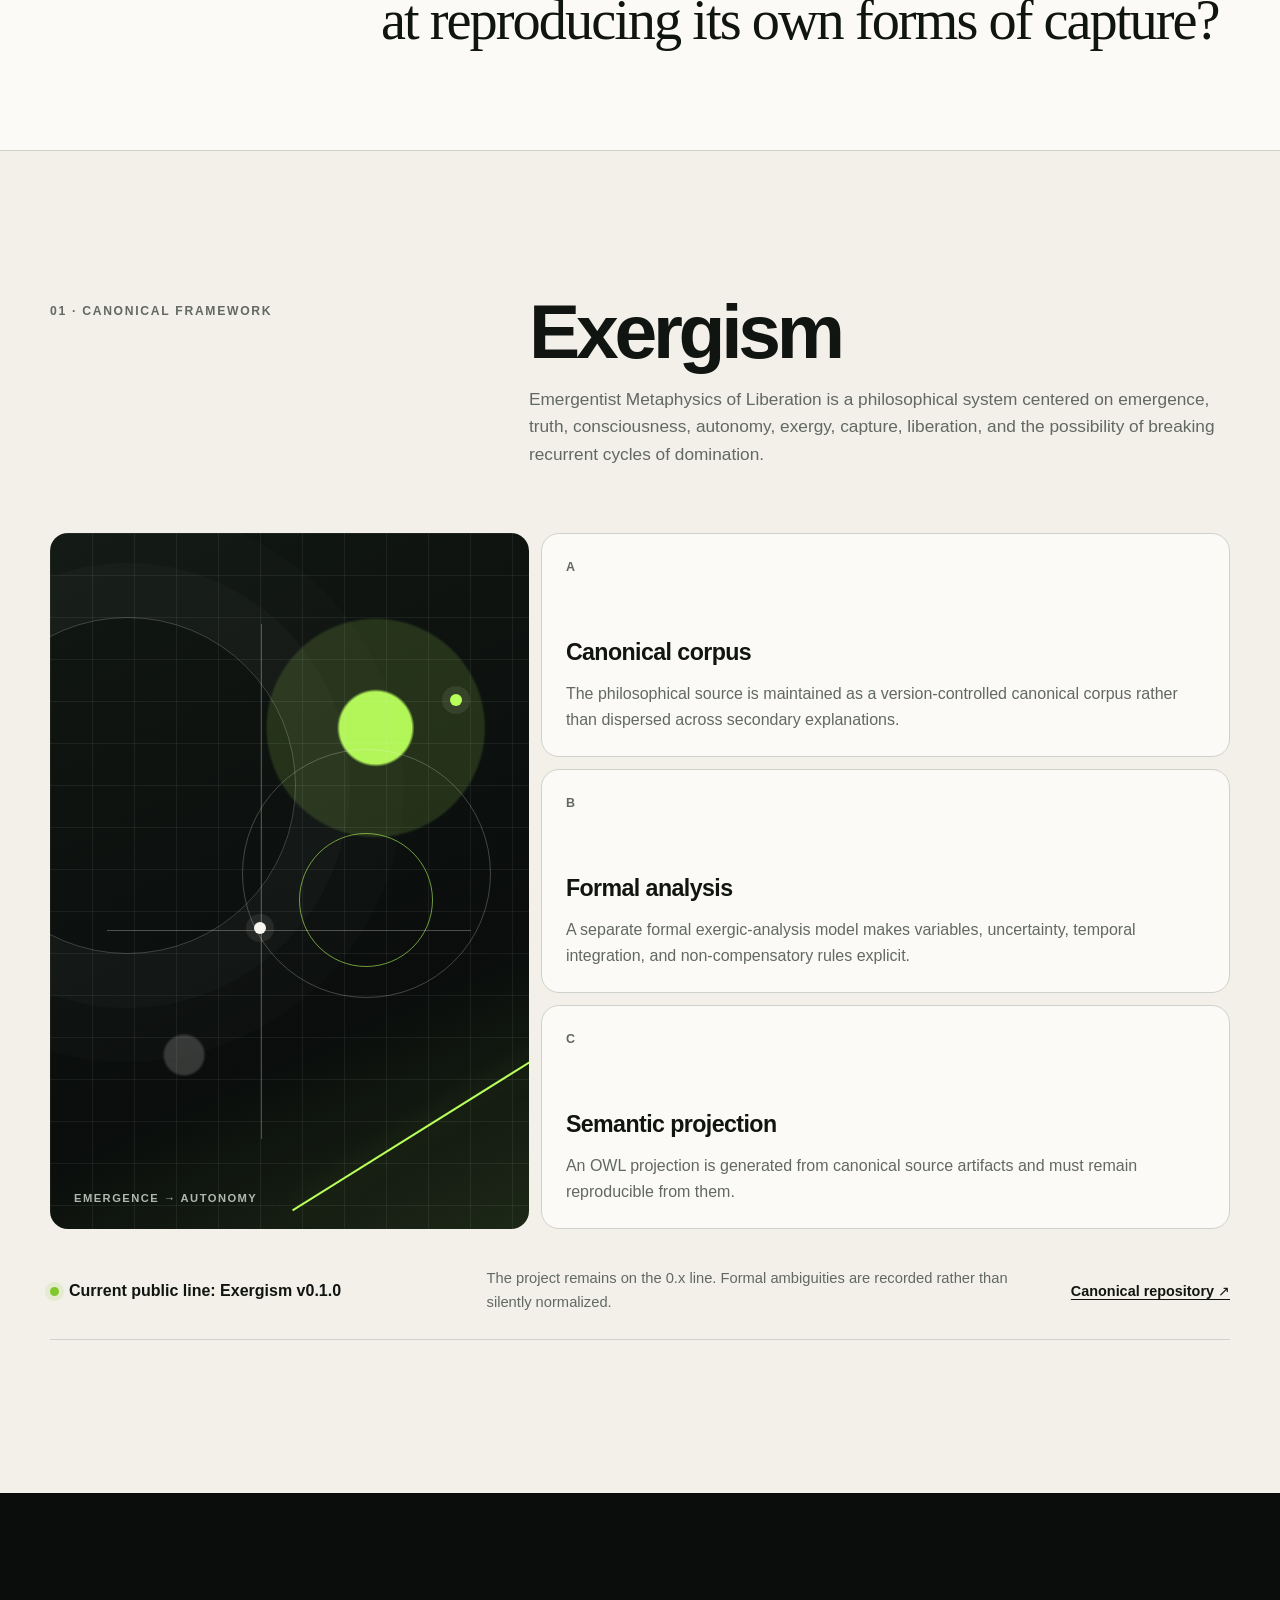
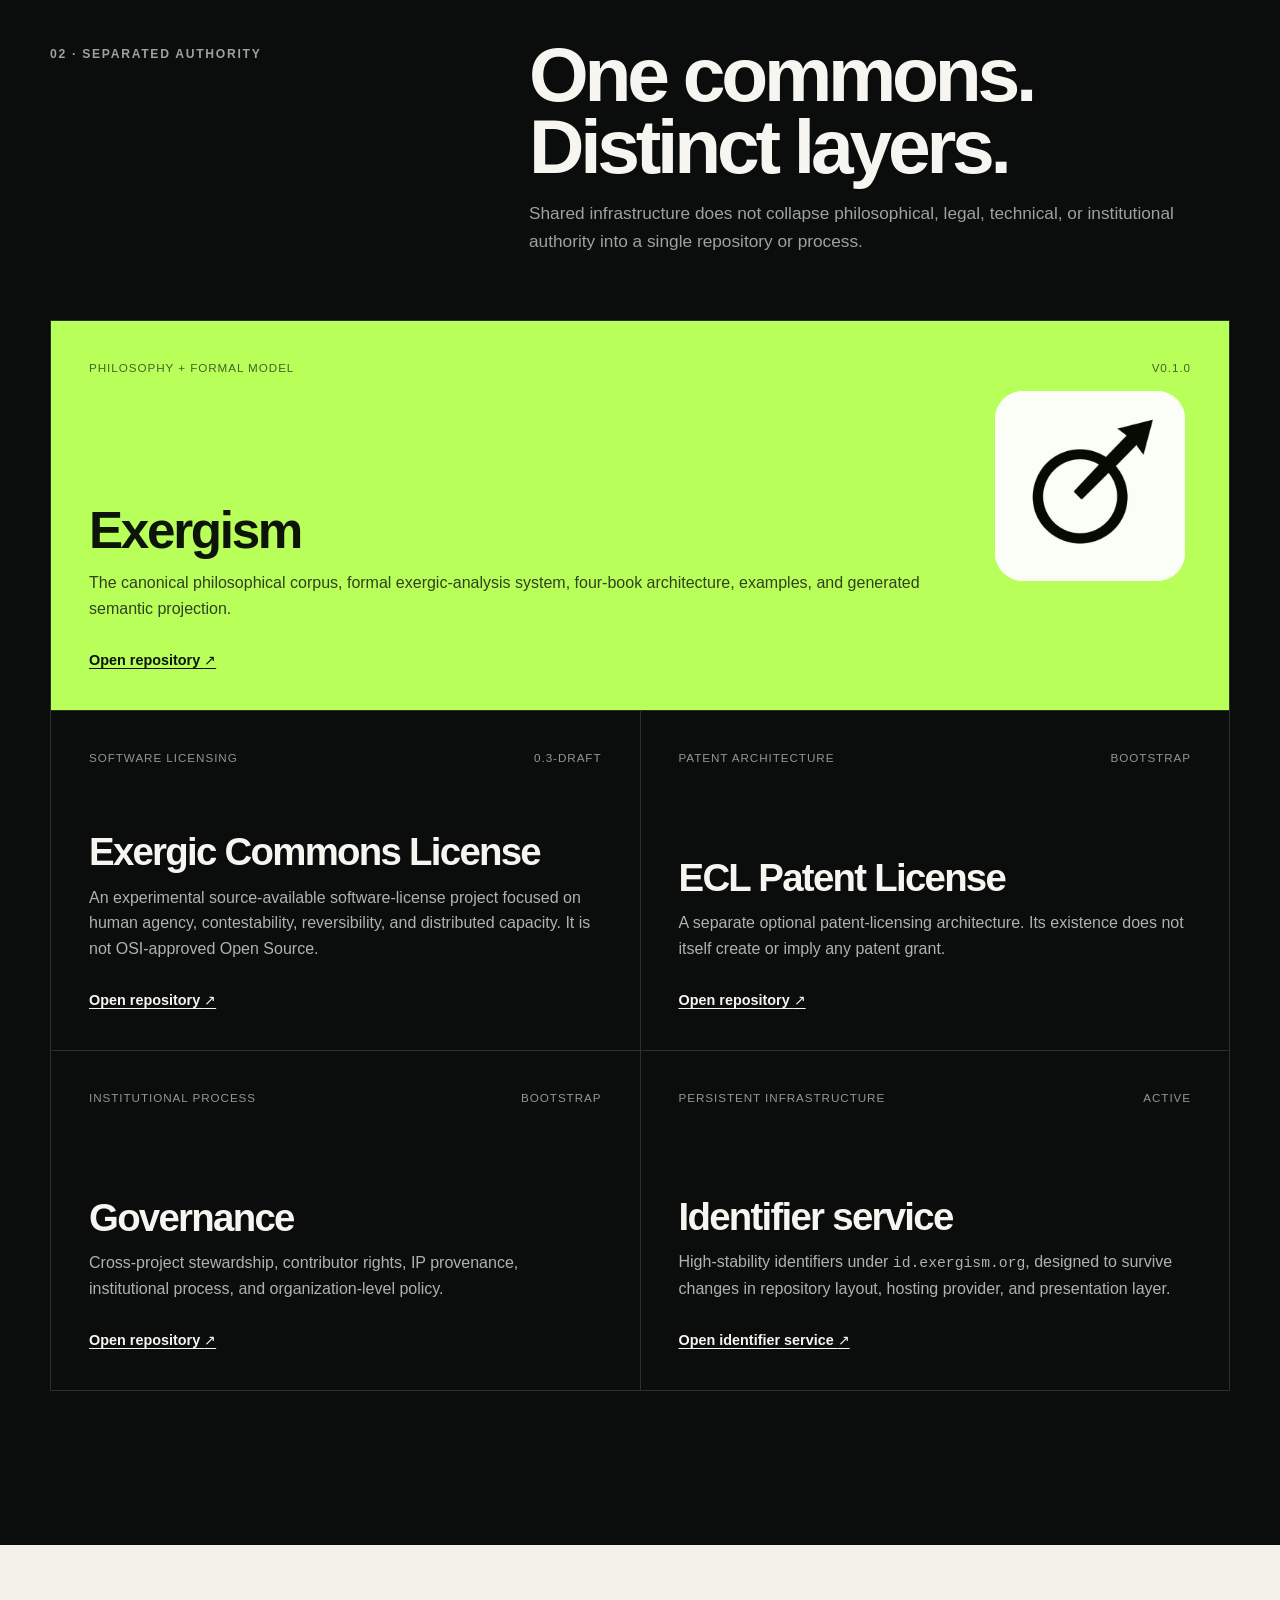
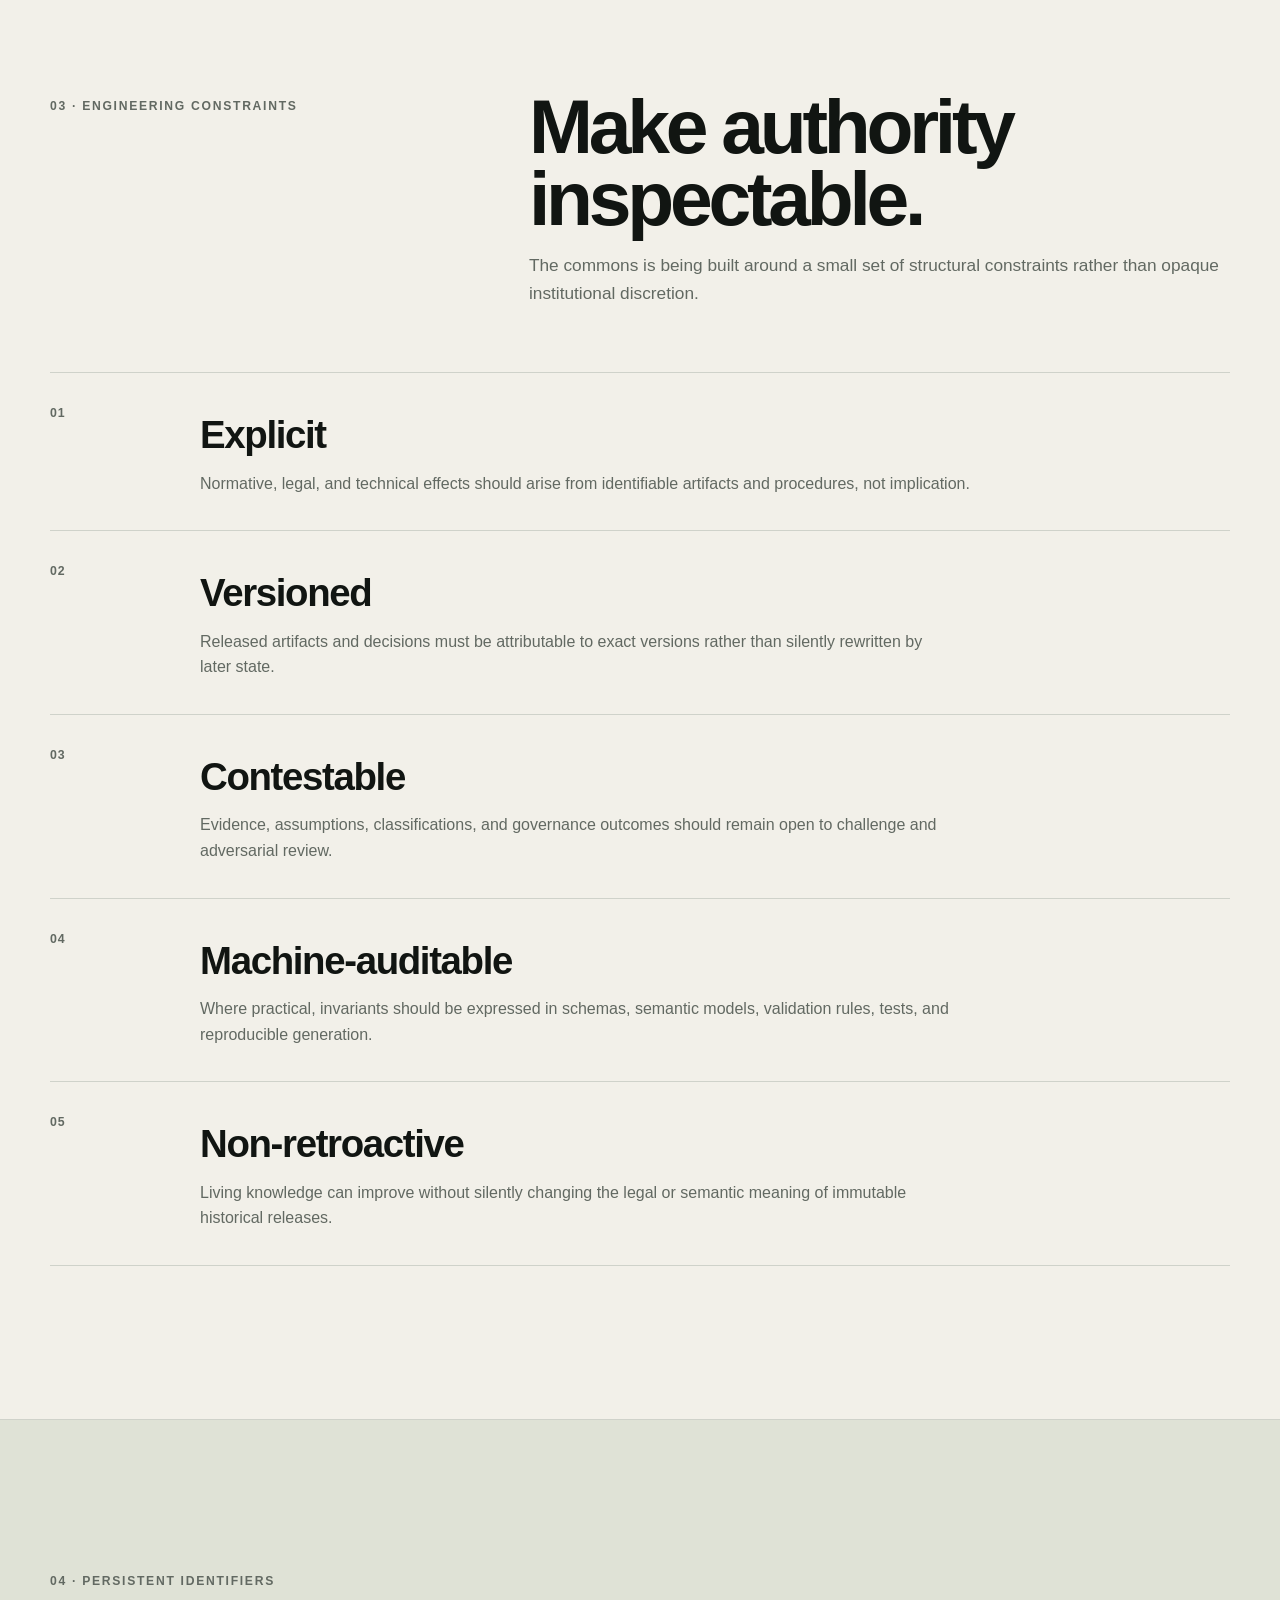
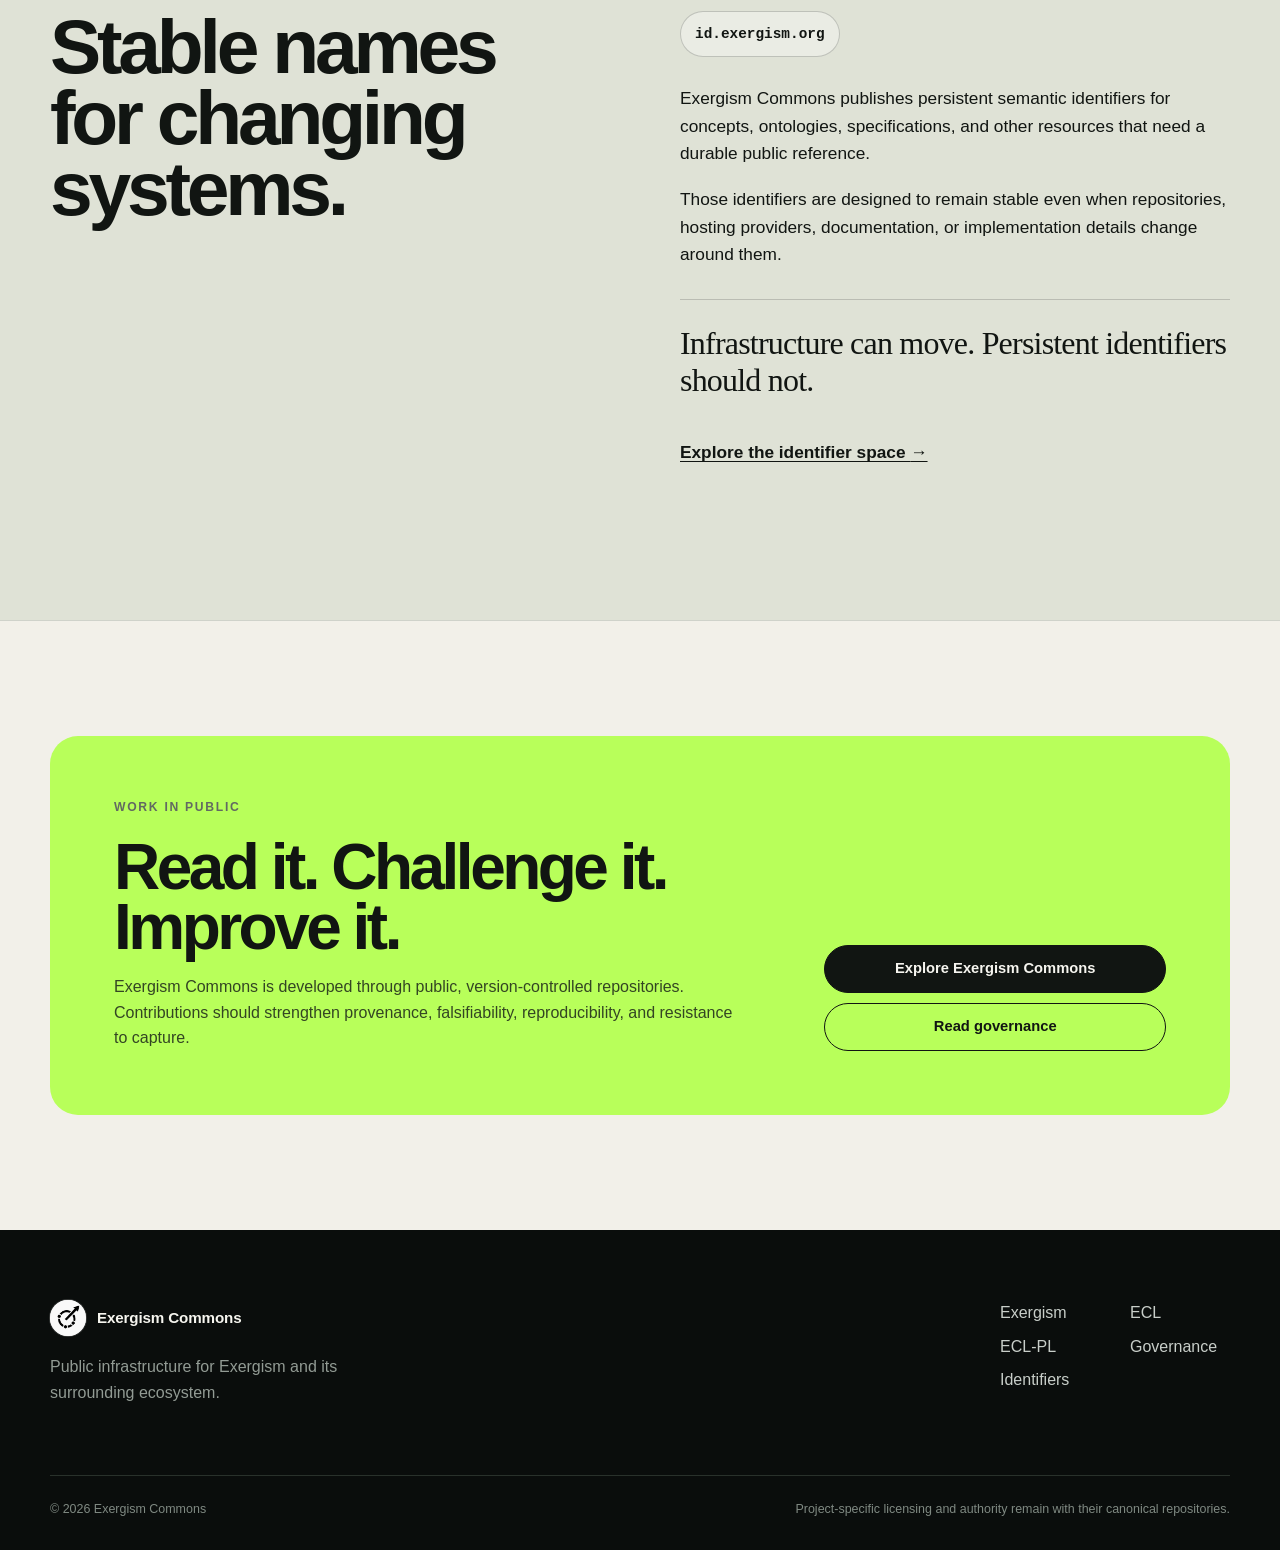
==== commit 04af6021: "style: use rounded favicon" ====
--- a/index.html
+++ b/index.html
@@ -7,7 +7,7 @@
   <meta name="description" content="Exergism Commons develops the canonical Exergism corpus, experimental licensing infrastructure, persistent semantic identifiers, and contestable public governance.">
   <meta name="robots" content="index,follow">
   <link rel="canonical" href="https://www.exergism.org/">
-  <link rel="icon" href="/assets/brand/commons-symbol.webp" type="image/webp">
+  <link rel="icon" href="/assets/brand/favicon.svg" type="image/svg+xml" sizes="any">
   <meta property="og:type" content="website">
   <meta property="og:title" content="Exergism Commons">
   <meta property="og:description" content="A public commons for Exergism, experimental licensing, semantic infrastructure, and contestable governance.">
--- a/assets/brand.css
+++ b/assets/brand.css
@@ -12,64 +12,245 @@
   box-shadow: 0 0 0 1px rgba(255,255,255,.18);
 }
 
-.hero-emblem {
+/* Opening panel: single-column composition at every viewport width. */
+.hero {
+  min-height: auto;
+  grid-template-columns: minmax(0, 1fr);
+  align-items: start;
+  gap: clamp(36px, 6vw, 64px);
+}
+
+.hero-copy {
+  max-width: 980px;
+}
+
+/* Abstract hero field: visual texture without repeating the Commons emblem. */
+.hero-field {
   position: relative;
-  min-height: 560px;
-  display: grid;
-  place-items: center;
-  margin: 0;
-  padding: clamp(24px, 4vw, 52px);
+  width: 100%;
+  min-height: 480px;
   overflow: hidden;
   border: 1px solid var(--line);
   border-radius: 28px;
   background:
-    radial-gradient(circle at 50% 42%, rgba(184,255,90,.18), transparent 46%),
-    rgba(255,255,255,.32);
-}
-
-.hero-emblem::after {
-  content: "Exergism Commons";
+    linear-gradient(rgba(17,21,18,.045) 1px, transparent 1px),
+    linear-gradient(90deg, rgba(17,21,18,.045) 1px, transparent 1px),
+    radial-gradient(circle at 72% 24%, rgba(184,255,90,.68) 0 8%, rgba(184,255,90,.12) 8.5% 21%, transparent 21.5%),
+    radial-gradient(circle at 27% 73%, rgba(17,21,18,.12) 0 2%, transparent 2.4%),
+    linear-gradient(145deg, #f5f3eb 0%, #e5e8dd 52%, #d9dfcf 100%);
+  background-size: 34px 34px, 34px 34px, auto, auto, auto;
+}
+
+.hero-field::before {
+  content: "";
+  position: absolute;
+  inset: 10% 12%;
+  border: 1px solid rgba(17,21,18,.24);
+  border-radius: 50%;
+  transform: rotate(-13deg);
+}
+
+.hero-field::after {
+  content: "";
+  position: absolute;
+  width: 42%;
+  aspect-ratio: 1;
+  left: 14%;
+  top: 21%;
+  border-radius: 50%;
+  background: radial-gradient(circle, rgba(10,13,12,.98) 0 11%, rgba(10,13,12,.12) 11.5% 32%, transparent 32.5%);
+  box-shadow: 0 0 0 1px rgba(17,21,18,.18);
+}
+
+.hero-field-orbit {
+  position: absolute;
+  border: 1px solid rgba(17,21,18,.28);
+  border-radius: 50%;
+}
+
+.hero-field-orbit-a {
+  width: 73%;
+  aspect-ratio: 1.55;
+  left: 12%;
+  top: 26%;
+  transform: rotate(22deg);
+}
+
+.hero-field-orbit-b {
+  width: 56%;
+  aspect-ratio: 1;
+  right: -10%;
+  bottom: -8%;
+  border-color: rgba(17,21,18,.16);
+}
+
+.hero-field-node {
+  position: absolute;
+  width: 13px;
+  height: 13px;
+  border-radius: 50%;
+  background: var(--ink);
+  box-shadow: 0 0 0 7px rgba(255,255,255,.55);
+}
+
+.hero-field-node-a { left: 17%; top: 38%; }
+.hero-field-node-b { right: 18%; top: 52%; background: var(--signal-dark); }
+.hero-field-node-c { left: 43%; bottom: 14%; }
+
+.hero-field-vector {
+  position: absolute;
+  width: 54%;
+  height: 18px;
+  left: 28%;
+  top: 51%;
+  border-radius: 999px;
+  background: var(--ink);
+  transform: rotate(-39deg);
+  transform-origin: left center;
+}
+
+.hero-field-vector::after {
+  content: "";
+  position: absolute;
+  right: -2px;
+  top: 50%;
+  width: 42px;
+  height: 42px;
+  border-top: 18px solid var(--ink);
+  border-right: 18px solid var(--ink);
+  transform: translateY(-50%) rotate(45deg);
+}
+
+.hero-field-caption {
   position: absolute;
   right: 24px;
   bottom: 20px;
-  color: var(--muted);
+  color: rgba(17,21,18,.58);
+  font-size: .68rem;
+  font-weight: 760;
+  letter-spacing: .13em;
+  text-transform: uppercase;
+}
+
+/* Exergism framework: one visual column paired with the three conceptual modules. */
+.framework-composition {
+  display: grid;
+  grid-template-columns: minmax(300px, .82fr) minmax(0, 1.18fr);
+  gap: 12px;
+}
+
+.framework-field {
+  position: relative;
+  min-height: 696px;
+  overflow: hidden;
+  border-radius: var(--radius);
+  background:
+    linear-gradient(rgba(246,245,239,.065) 1px, transparent 1px),
+    linear-gradient(90deg, rgba(246,245,239,.065) 1px, transparent 1px),
+    radial-gradient(circle at 68% 28%, rgba(184,255,90,.96) 0 6%, rgba(184,255,90,.14) 6.5% 18%, transparent 18.5%),
+    radial-gradient(circle at 28% 75%, rgba(246,245,239,.18) 0 3%, transparent 3.5%),
+    linear-gradient(155deg, #111713 0%, #0a0d0c 68%, #1d2817 100%);
+  background-size: 42px 42px, 42px 42px, auto, auto, auto;
+}
+
+.framework-field::before {
+  content: "";
+  position: absolute;
+  width: 70%;
+  aspect-ratio: 1;
+  left: -19%;
+  top: 12%;
+  border: 1px solid rgba(246,245,239,.22);
+  border-radius: 50%;
+  box-shadow:
+    0 0 0 54px rgba(246,245,239,.018),
+    0 0 0 108px rgba(246,245,239,.012);
+}
+
+.framework-field::after {
+  content: "";
+  position: absolute;
+  width: 64%;
+  height: 2px;
+  right: -5%;
+  bottom: 26%;
+  background: var(--signal);
+  transform: rotate(-32deg);
+  transform-origin: right center;
+  box-shadow: 0 0 28px rgba(184,255,90,.36);
+}
+
+.framework-field-label {
+  position: absolute;
+  left: 24px;
+  bottom: 22px;
+  z-index: 2;
+  color: #aeb8b0;
   font-size: .7rem;
   font-weight: 760;
   letter-spacing: .13em;
   text-transform: uppercase;
 }
 
-.hero-crest {
-  /* Never upscale the maintained raster crest past its intrinsic width. */
-  width: min(100%, 256px);
-  height: auto;
-  display: block;
-  filter: drop-shadow(0 24px 30px rgba(10,13,12,.12));
-}
-
-.section-heading-branded {
-  position: relative;
-}
-
-/* The branded heading has a logo after its description, so the description
-   must not depend on being :last-child to keep its desktop grid placement. */
-.section-heading-branded > p:not(.eyebrow) {
-  grid-column: 2;
-  margin: 0;
-  max-width: 720px;
-  color: var(--muted);
-  font-size: 1.08rem;
-}
-
-.exergism-section-logo {
-  grid-column: 1;
-  width: 92px;
-  height: 92px;
-  object-fit: contain;
-  align-self: end;
-  margin-top: 26px;
-  border-radius: 20px;
-  background: #fff;
+.framework-ring {
+  position: absolute;
+  border: 1px solid rgba(246,245,239,.24);
+  border-radius: 50%;
+}
+
+.framework-ring-a {
+  width: 52%;
+  aspect-ratio: 1;
+  right: 8%;
+  top: 31%;
+}
+
+.framework-ring-b {
+  width: 28%;
+  aspect-ratio: 1;
+  right: 20%;
+  top: 43%;
+  border-color: rgba(184,255,90,.58);
+}
+
+.framework-axis {
+  position: absolute;
+  background: rgba(246,245,239,.28);
+}
+
+.framework-axis-a {
+  width: 1px;
+  height: 74%;
+  left: 44%;
+  top: 13%;
+}
+
+.framework-axis-b {
+  width: 76%;
+  height: 1px;
+  left: 12%;
+  top: 57%;
+}
+
+.framework-pulse {
+  position: absolute;
+  width: 12px;
+  height: 12px;
+  border-radius: 50%;
+  background: var(--light);
+  box-shadow: 0 0 0 8px rgba(246,245,239,.08);
+}
+
+.framework-pulse-a { left: 42.7%; top: 55.8%; }
+.framework-pulse-b { right: 14%; top: 23%; background: var(--signal); }
+
+.framework-feature-grid {
+  grid-template-columns: 1fr;
+  gap: 12px;
+}
+
+.framework-feature-grid .feature-card {
+  min-height: 224px;
 }
 
 .project-card-featured {
@@ -95,10 +276,37 @@
   max-width: calc(100% - 230px);
 }
 
+.identifier-domain {
+  width: fit-content;
+  margin: 0 0 28px !important;
+  padding: 10px 14px;
+  border: 1px solid rgba(17,21,18,.2);
+  border-radius: 999px;
+  background: rgba(255,255,255,.34);
+  font-size: .9rem;
+}
+
+.identifier-domain code {
+  font-size: 1em;
+  font-weight: 700;
+}
+
+.identity-principle {
+  max-width: 650px;
+  margin-top: 30px !important;
+  padding-top: 25px;
+  border-top: 1px solid rgba(17,21,18,.18);
+  font-family: Georgia, "Times New Roman", serif;
+  font-size: clamp(1.55rem, 2.5vw, 2.25rem);
+  line-height: 1.16;
+  letter-spacing: -.025em;
+}
+
 @media (max-width: 960px) {
-  .hero-emblem { max-width: 650px; min-height: 480px; }
-  .section-heading-branded > p:not(.eyebrow) { grid-column: 1; grid-row: auto; }
-  .section-heading-branded .exergism-section-logo { grid-column: 1; grid-row: auto; margin: 12px 0 0; }
+  .hero-field { max-width: none; min-height: 420px; }
+  .framework-composition { grid-template-columns: 1fr; }
+  .framework-field { min-height: 460px; }
+  .framework-feature-grid .feature-card { min-height: 235px; }
   .project-symbol { position: static; width: 100px; height: 100px; margin: 34px 0 26px; }
   .project-card-featured h3,
   .project-card-featured p,
@@ -107,7 +315,10 @@
 
 @media (max-width: 720px) {
   .brand-logo { width: 32px; height: 32px; }
-  .hero-emblem { min-height: 390px; padding: 24px; }
-  .hero-emblem::after { right: 18px; bottom: 14px; }
-  .exergism-section-logo { width: 76px; height: 76px; }
-}
+  .hero-field { min-height: 340px; }
+  .hero-field-caption { right: 18px; bottom: 14px; }
+  .hero-field-vector { height: 13px; }
+  .hero-field-vector::after { width: 32px; height: 32px; border-top-width: 13px; border-right-width: 13px; }
+  .framework-field { min-height: 360px; }
+  .framework-field-label { left: 18px; bottom: 16px; }
+}
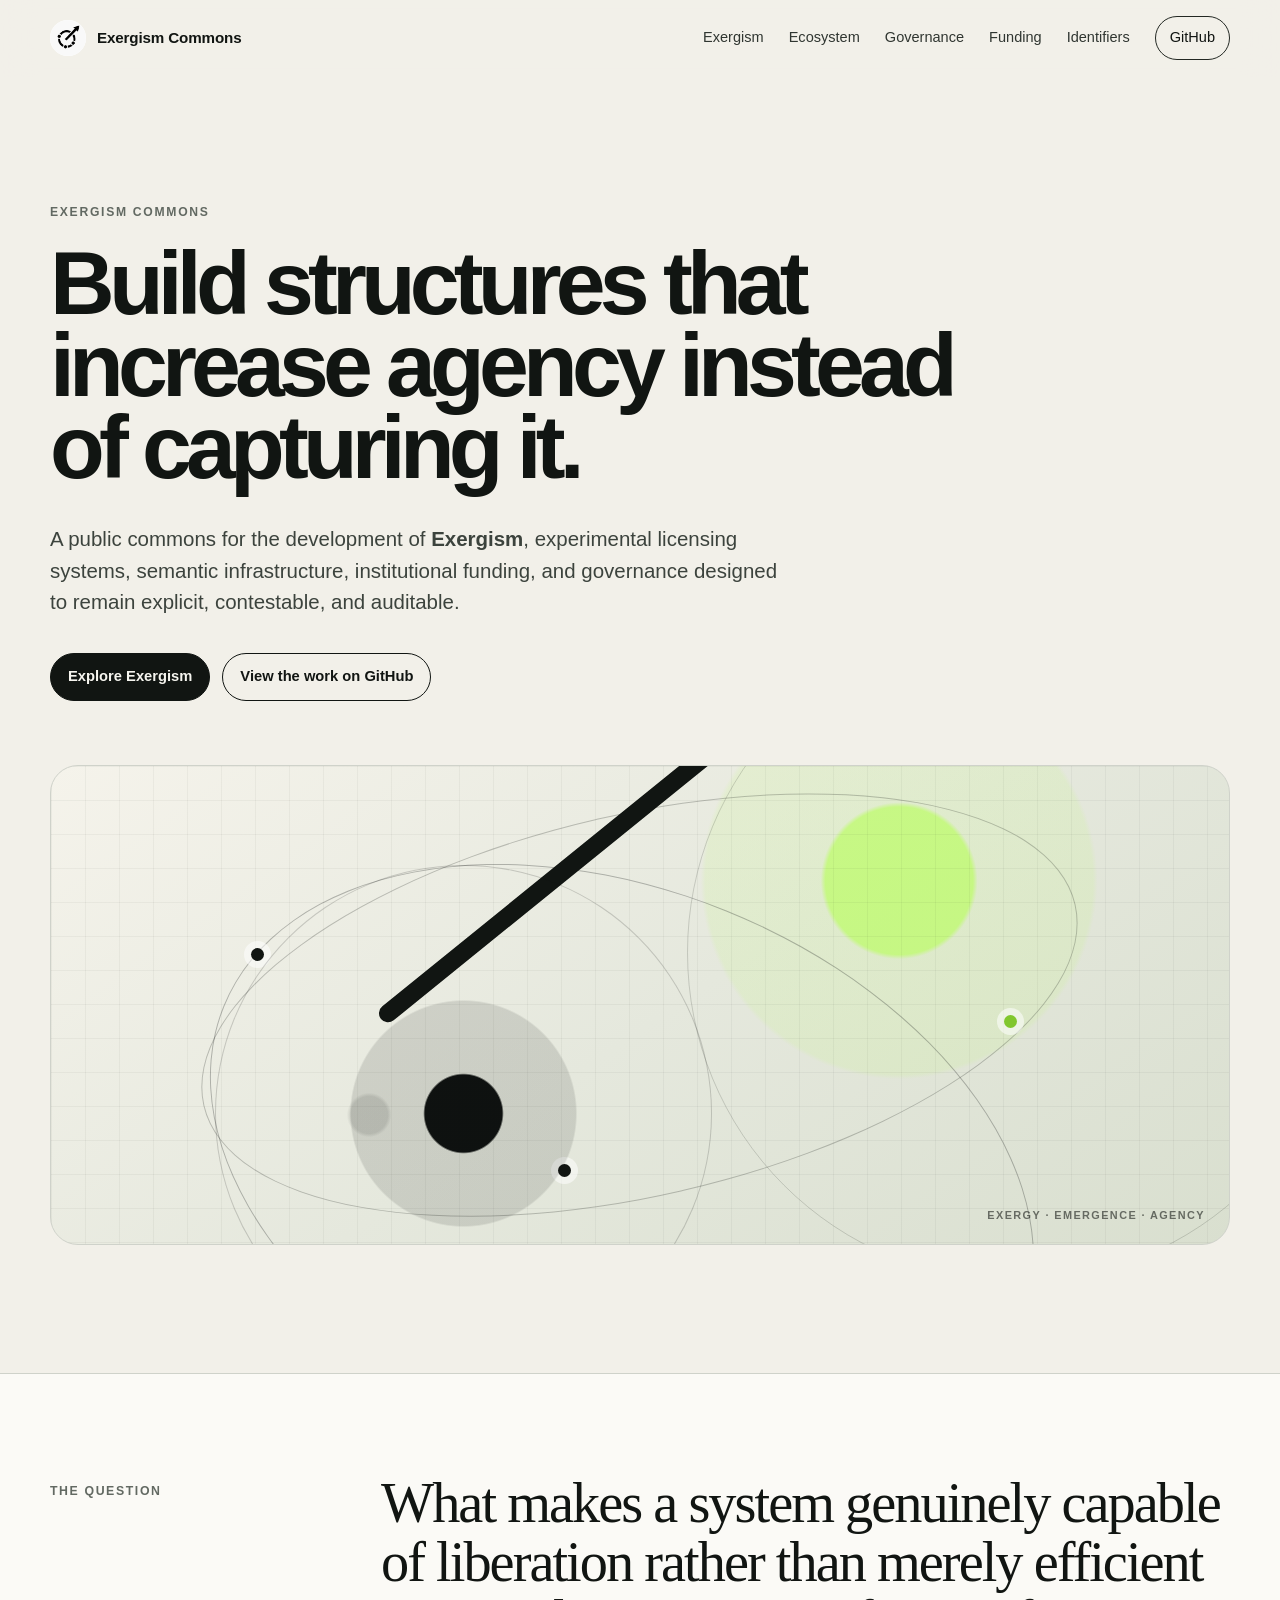
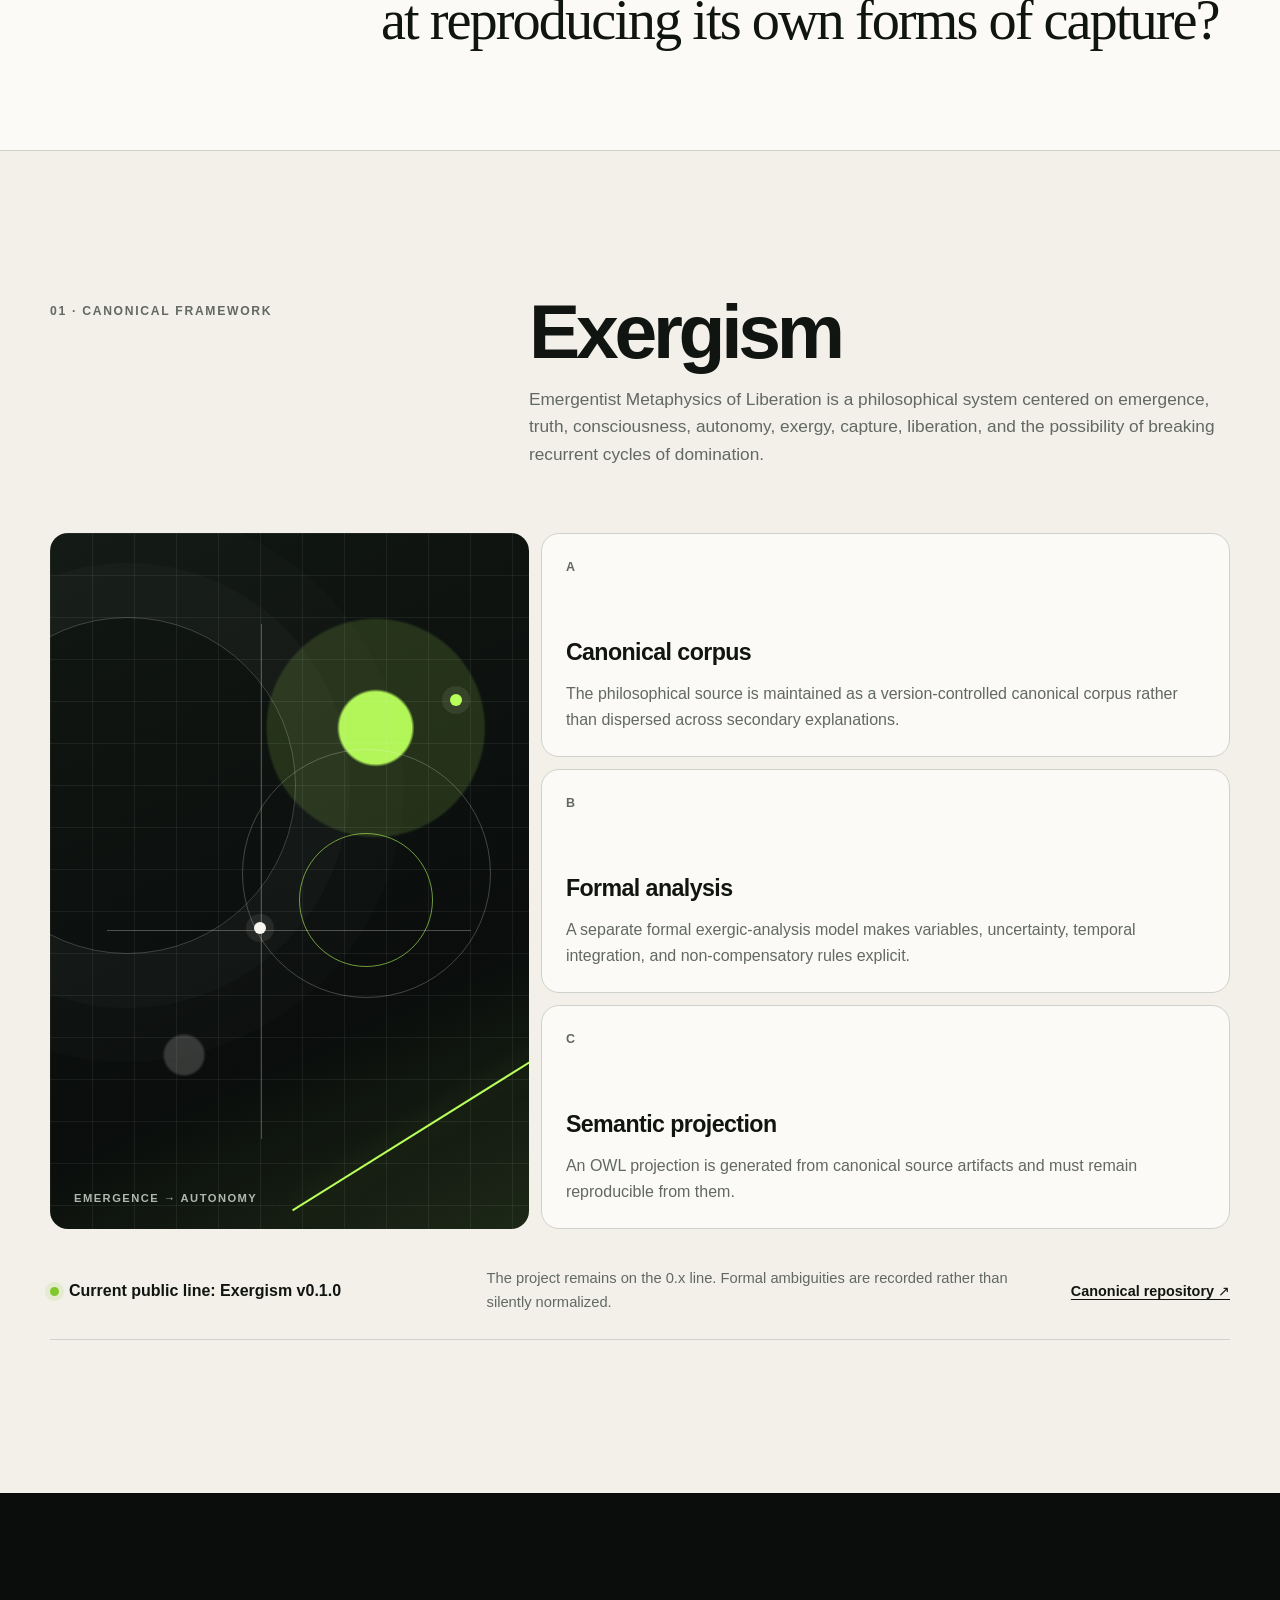
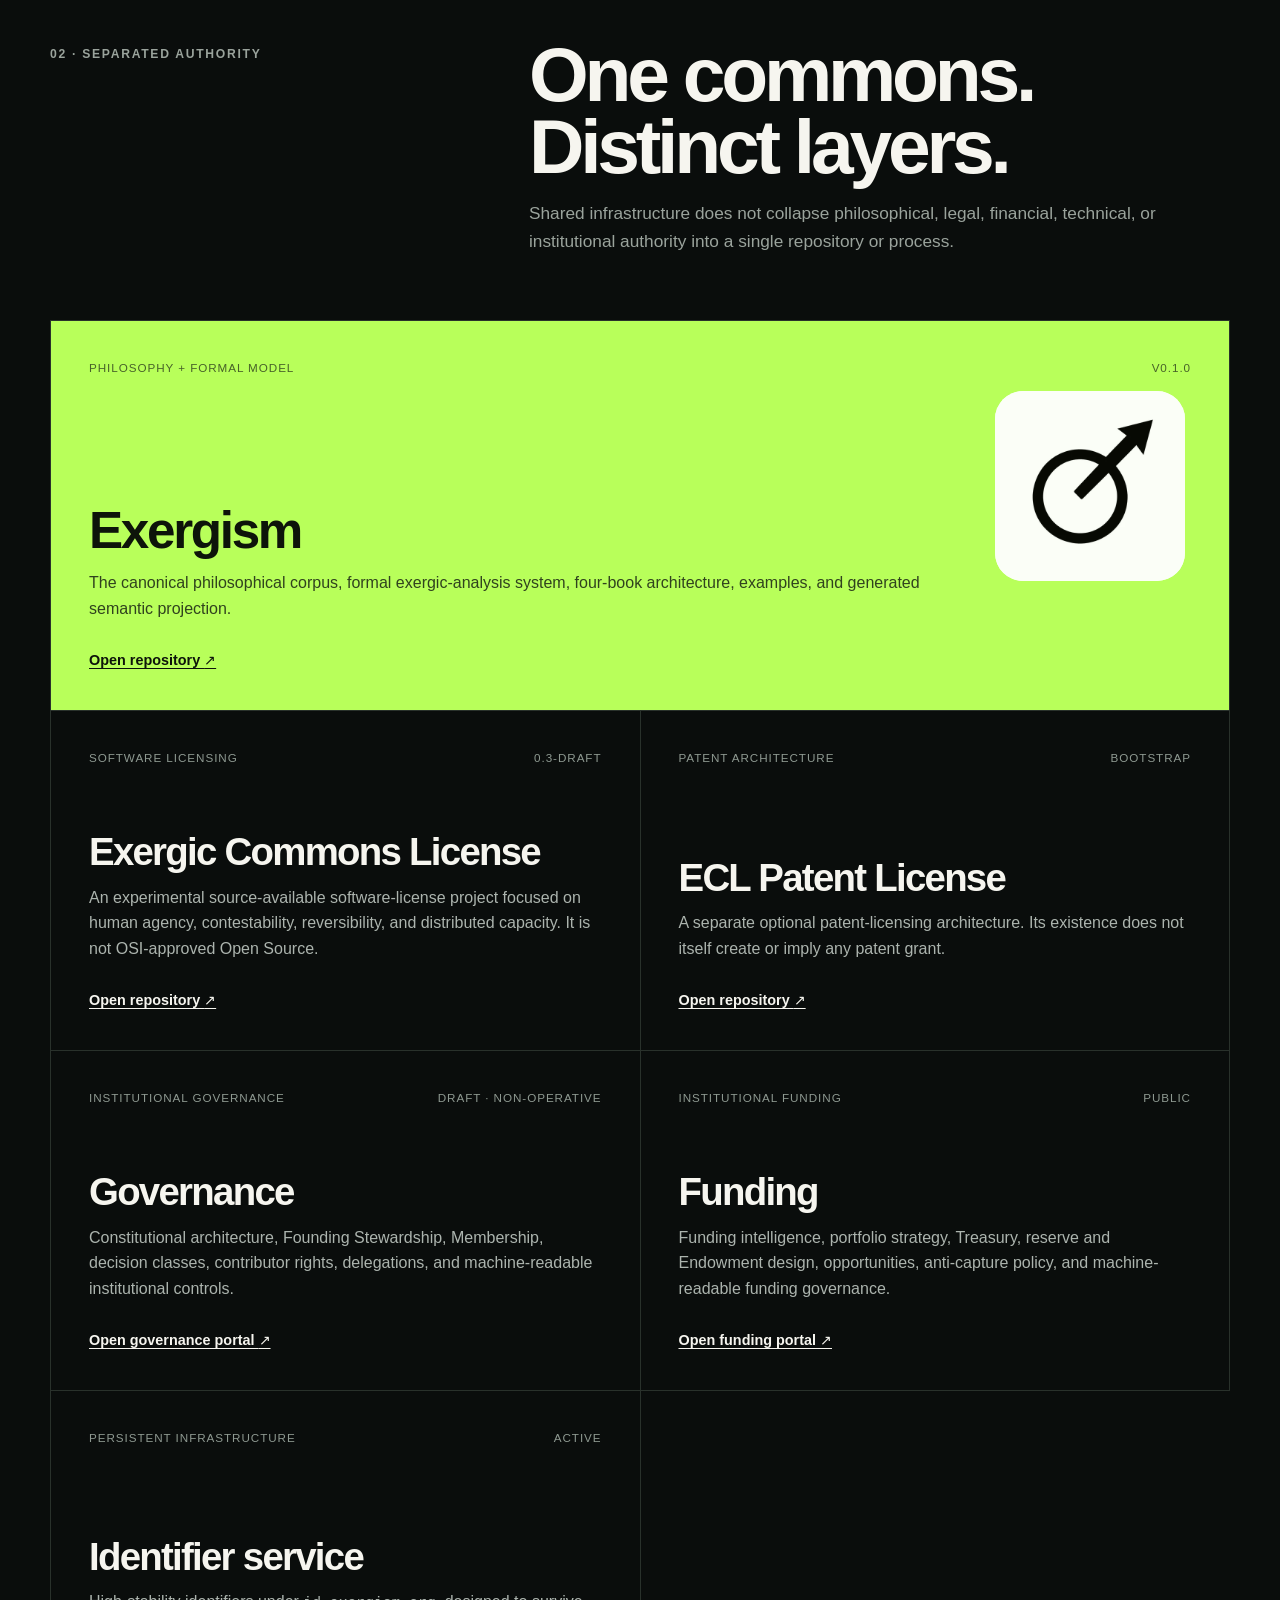
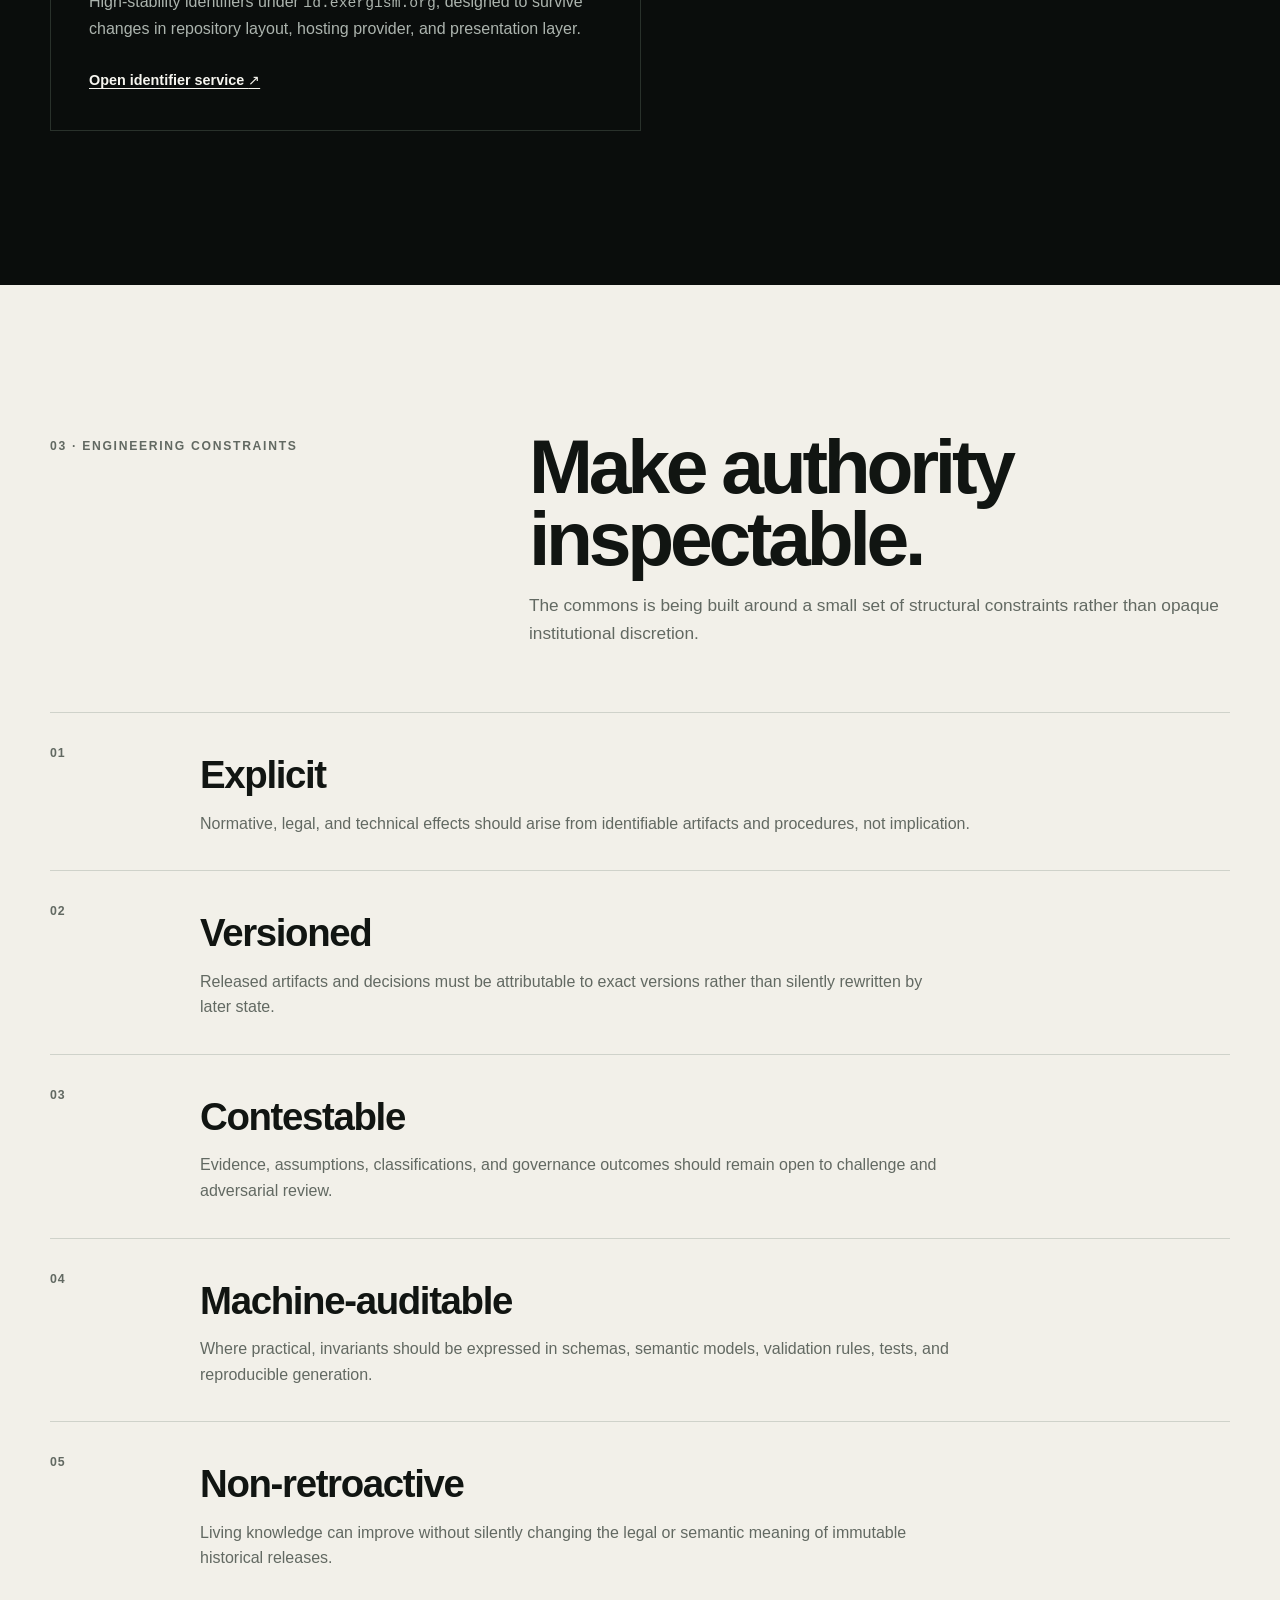
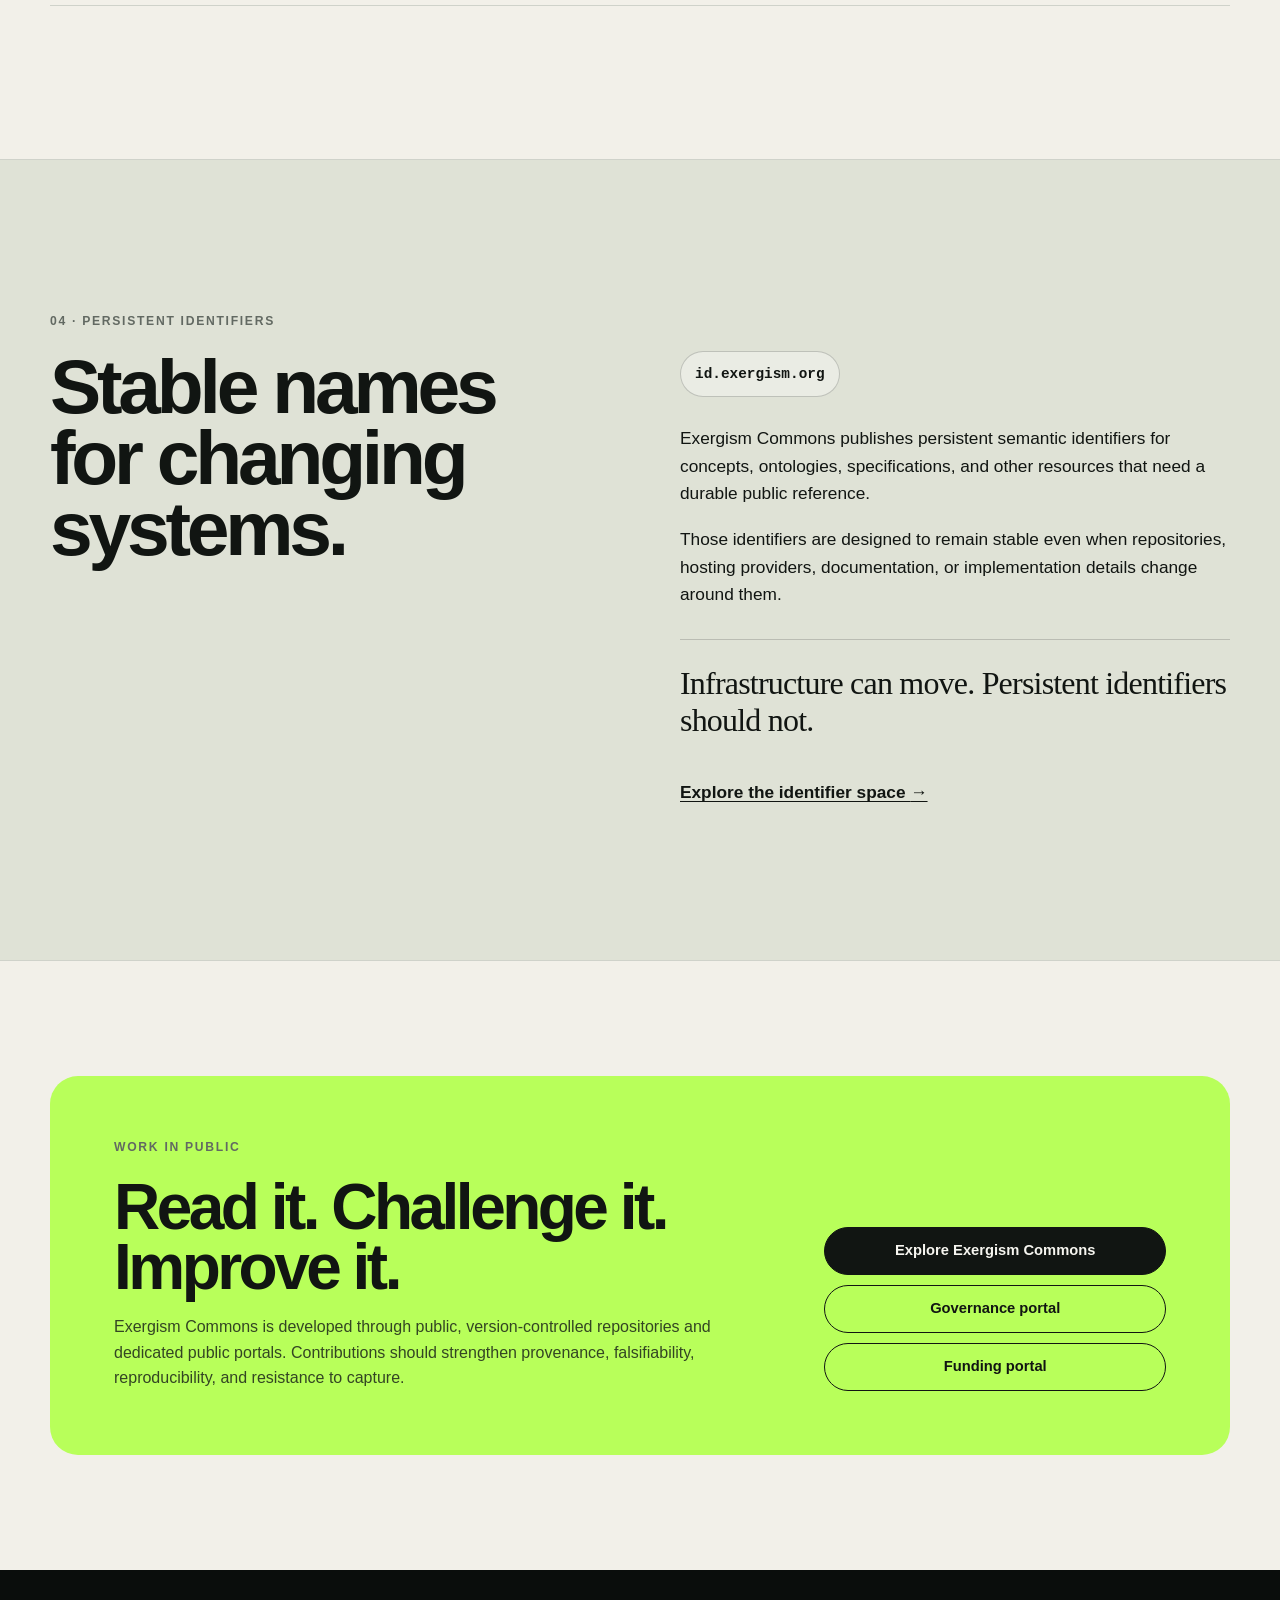
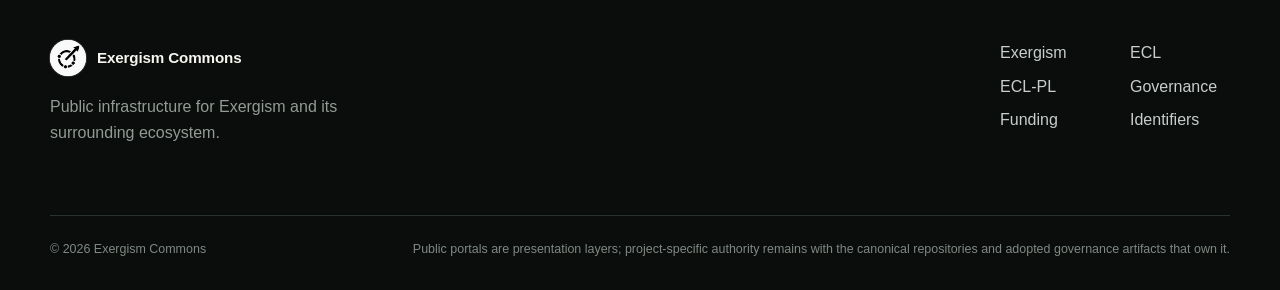
==== commit cd323a07: "site: surface governance and funding portals" ====
--- a/index.html
+++ b/index.html
@@ -4,13 +4,14 @@
   <meta charset="utf-8">
   <meta name="viewport" content="width=device-width, initial-scale=1">
   <meta name="theme-color" content="#0a0d0c">
-  <meta name="description" content="Exergism Commons develops the canonical Exergism corpus, experimental licensing infrastructure, persistent semantic identifiers, and contestable public governance.">
+  <meta name="description" content="Exergism Commons develops the canonical Exergism corpus, experimental licensing infrastructure, persistent semantic identifiers, public funding infrastructure, and contestable governance.">
   <meta name="robots" content="index,follow">
   <link rel="canonical" href="https://www.exergism.org/">
+  <link rel="icon" href="/assets/brand/commons-symbol.webp" type="image/webp">
   <link rel="icon" href="/assets/brand/favicon.svg" type="image/svg+xml" sizes="any">
   <meta property="og:type" content="website">
   <meta property="og:title" content="Exergism Commons">
-  <meta property="og:description" content="A public commons for Exergism, experimental licensing, semantic infrastructure, and contestable governance.">
+  <meta property="og:description" content="A public commons for Exergism, experimental licensing, persistent identifiers, institutional funding, and contestable governance.">
   <meta property="og:url" content="https://www.exergism.org/">
   <meta property="og:image" content="https://www.exergism.org/assets/brand/commons-crest.webp">
   <meta property="og:image:alt" content="Exergism Commons crest">
@@ -37,7 +38,8 @@
       <nav id="site-nav" class="site-nav" aria-label="Primary" data-nav>
         <a href="#exergism">Exergism</a>
         <a href="#ecosystem">Ecosystem</a>
-        <a href="#principles">Principles</a>
+        <a href="https://governance.exergism.org/">Governance</a>
+        <a href="https://funding.exergism.org/">Funding</a>
         <a href="https://id.exergism.org/">Identifiers</a>
         <a class="nav-cta" href="https://github.com/Exergism-Commons">GitHub</a>
       </nav>
@@ -49,7 +51,7 @@
       <div class="hero-copy">
         <p class="eyebrow">Exergism Commons</p>
         <h1 id="hero-title">Build structures that increase agency instead of capturing it.</h1>
-        <p class="hero-lede">A public commons for the development of <strong>Exergism</strong>, experimental licensing systems, semantic infrastructure, and governance designed to remain explicit, contestable, and auditable.</p>
+        <p class="hero-lede">A public commons for the development of <strong>Exergism</strong>, experimental licensing systems, semantic infrastructure, institutional funding, and governance designed to remain explicit, contestable, and auditable.</p>
         <div class="hero-actions">
           <a class="button button-primary" href="#exergism">Explore Exergism</a>
           <a class="button button-secondary" href="https://github.com/Exergism-Commons">View the work on GitHub</a>
@@ -125,7 +127,7 @@
         <div class="section-heading section-heading-light">
           <p class="eyebrow">02 · Separated authority</p>
           <h2>One commons. Distinct layers.</h2>
-          <p>Shared infrastructure does not collapse philosophical, legal, technical, or institutional authority into a single repository or process.</p>
+          <p>Shared infrastructure does not collapse philosophical, legal, financial, technical, or institutional authority into a single repository or process.</p>
         </div>
 
         <div class="project-grid">
@@ -152,10 +154,17 @@
           </article>
 
           <article class="project-card">
-            <div class="project-meta"><span>Institutional process</span><span>Bootstrap</span></div>
+            <div class="project-meta"><span>Institutional governance</span><span>Draft · non-operative</span></div>
             <h3>Governance</h3>
-            <p>Cross-project stewardship, contributor rights, IP provenance, institutional process, and organization-level policy.</p>
-            <a href="https://github.com/Exergism-Commons/governance">Open repository <span aria-hidden="true">↗</span></a>
+            <p>Constitutional architecture, Founding Stewardship, Membership, decision classes, contributor rights, delegations, and machine-readable institutional controls.</p>
+            <a href="https://governance.exergism.org/">Open governance portal <span aria-hidden="true">↗</span></a>
+          </article>
+
+          <article class="project-card">
+            <div class="project-meta"><span>Institutional funding</span><span>Public</span></div>
+            <h3>Funding</h3>
+            <p>Funding intelligence, portfolio strategy, Treasury, reserve and Endowment design, opportunities, anti-capture policy, and machine-readable funding governance.</p>
+            <a href="https://funding.exergism.org/">Open funding portal <span aria-hidden="true">↗</span></a>
           </article>
 
           <article class="project-card">
@@ -205,11 +214,12 @@
         <div>
           <p class="eyebrow">Work in public</p>
           <h2>Read it. Challenge it. Improve it.</h2>
-          <p>Exergism Commons is developed through public, version-controlled repositories. Contributions should strengthen provenance, falsifiability, reproducibility, and resistance to capture.</p>
+          <p>Exergism Commons is developed through public, version-controlled repositories and dedicated public portals. Contributions should strengthen provenance, falsifiability, reproducibility, and resistance to capture.</p>
         </div>
         <div class="contribute-actions">
           <a class="button button-primary" href="https://github.com/Exergism-Commons">Explore Exergism Commons</a>
-          <a class="button button-secondary" href="https://github.com/Exergism-Commons/governance">Read governance</a>
+          <a class="button button-secondary" href="https://governance.exergism.org/">Governance portal</a>
+          <a class="button button-secondary" href="https://funding.exergism.org/">Funding portal</a>
         </div>
       </div>
     </section>
@@ -228,13 +238,14 @@
         <a href="https://github.com/Exergism-Commons/exergism">Exergism</a>
         <a href="https://github.com/Exergism-Commons/exergic-commons-license">ECL</a>
         <a href="https://github.com/Exergism-Commons/ecl-patent-license">ECL-PL</a>
-        <a href="https://github.com/Exergism-Commons/governance">Governance</a>
+        <a href="https://governance.exergism.org/">Governance</a>
+        <a href="https://funding.exergism.org/">Funding</a>
         <a href="https://id.exergism.org/">Identifiers</a>
       </div>
     </div>
     <div class="shell footer-bottom">
       <span>© <span data-year></span> Exergism Commons</span>
-      <span>Project-specific licensing and authority remain with their canonical repositories.</span>
+      <span>Public portals are presentation layers; project-specific authority remains with the canonical repositories and adopted governance artifacts that own it.</span>
     </div>
   </footer>
 </body>
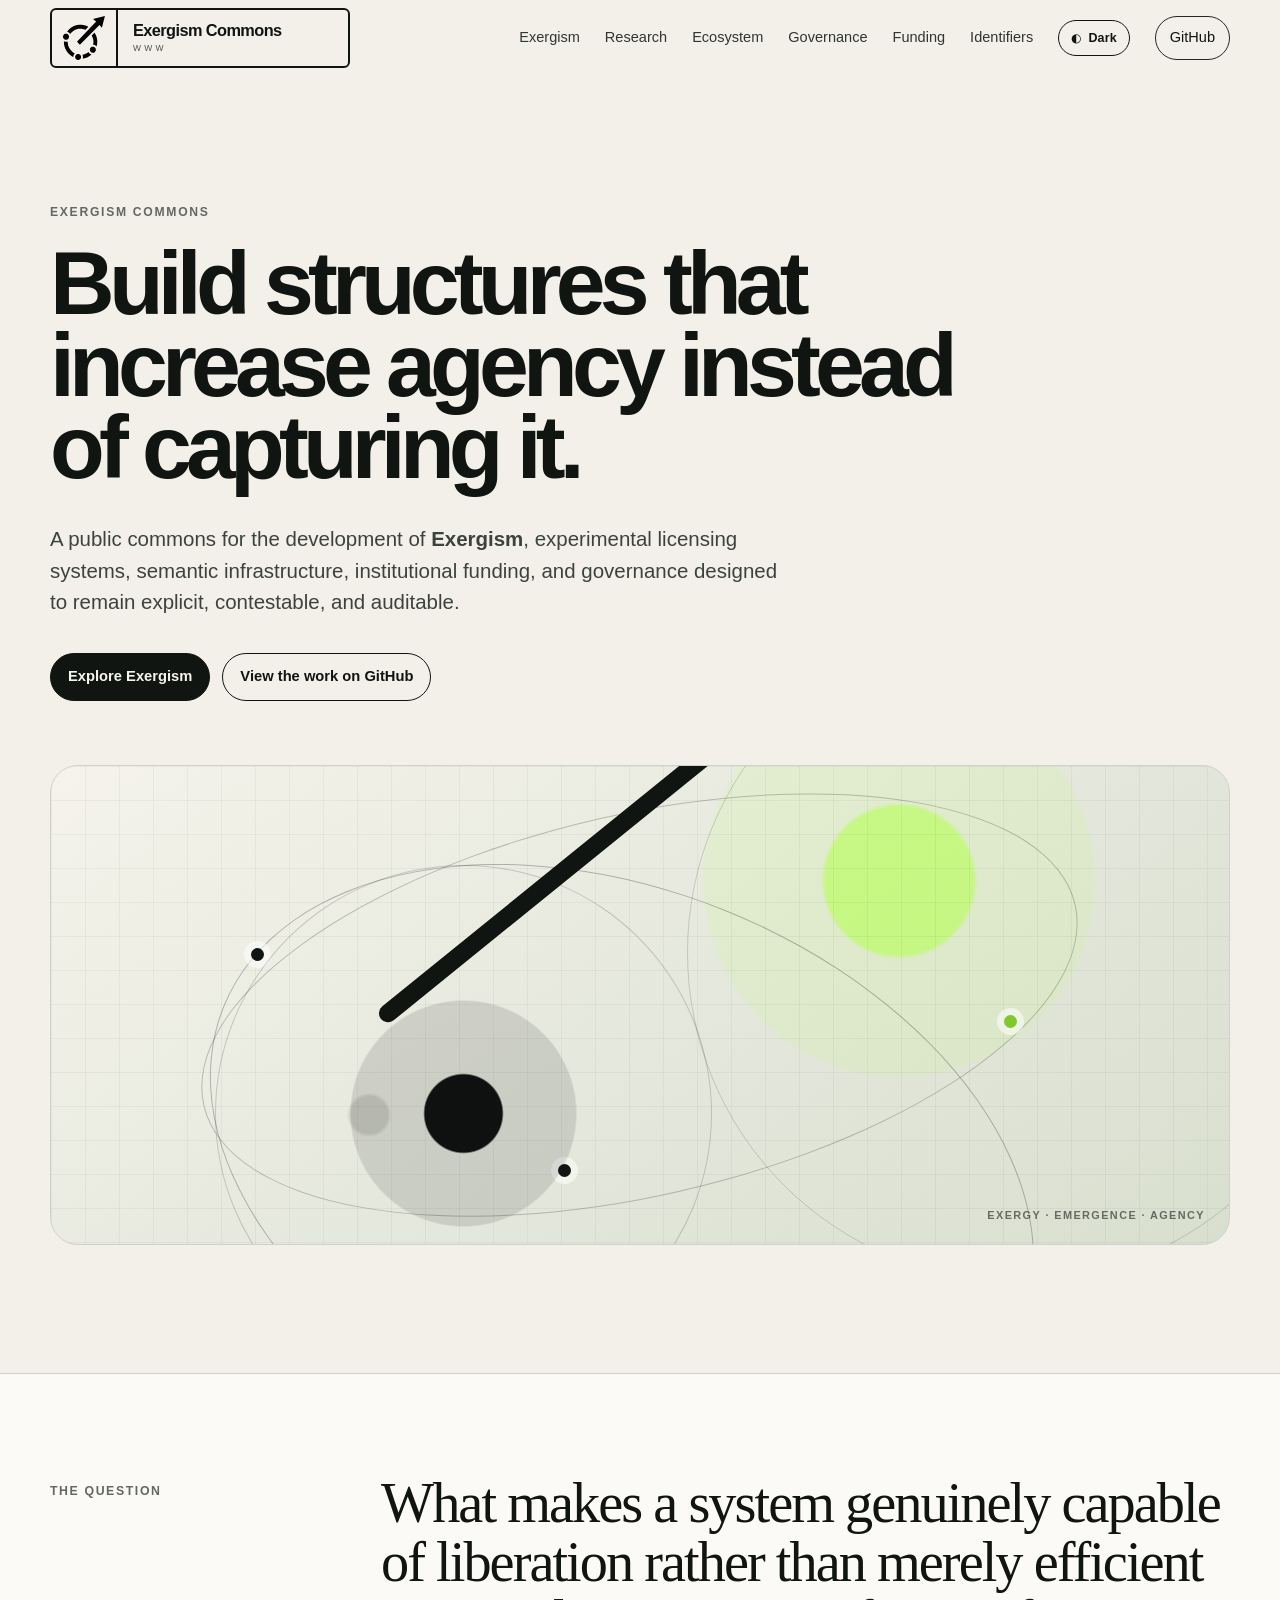
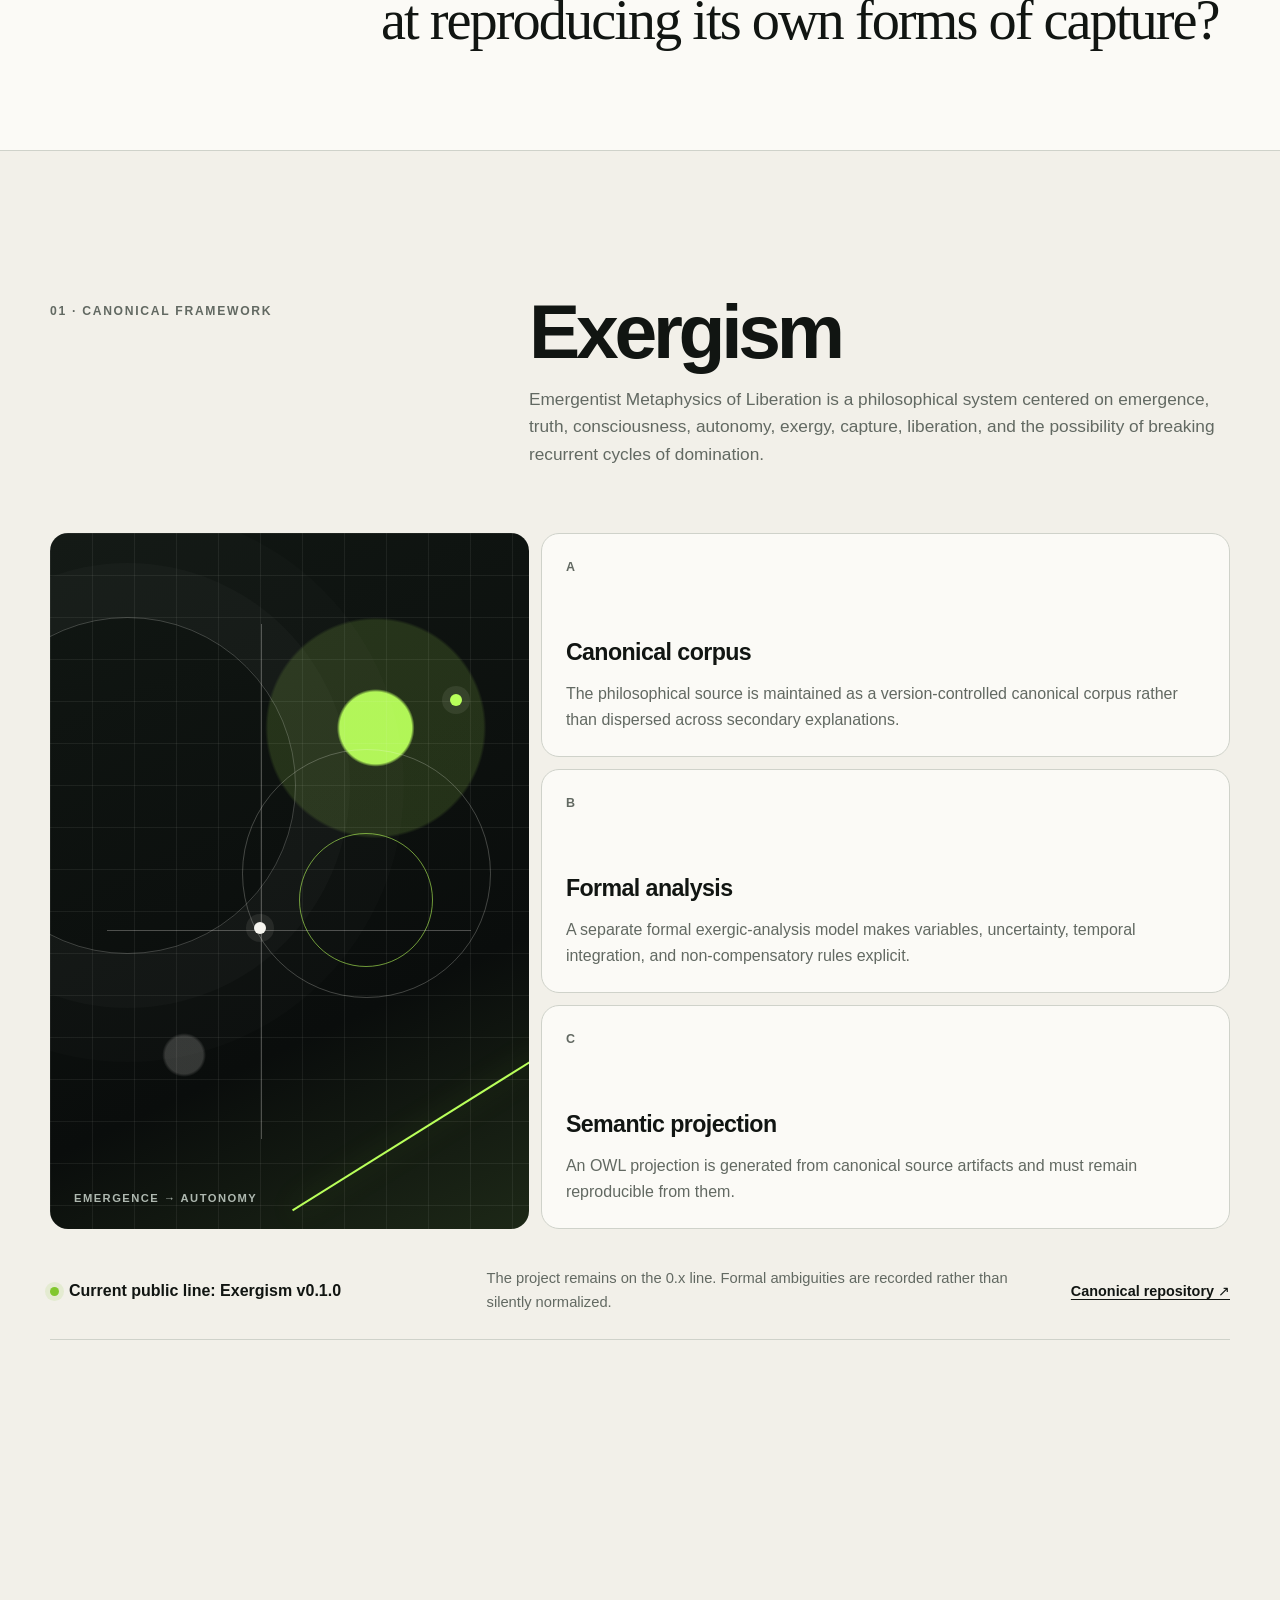
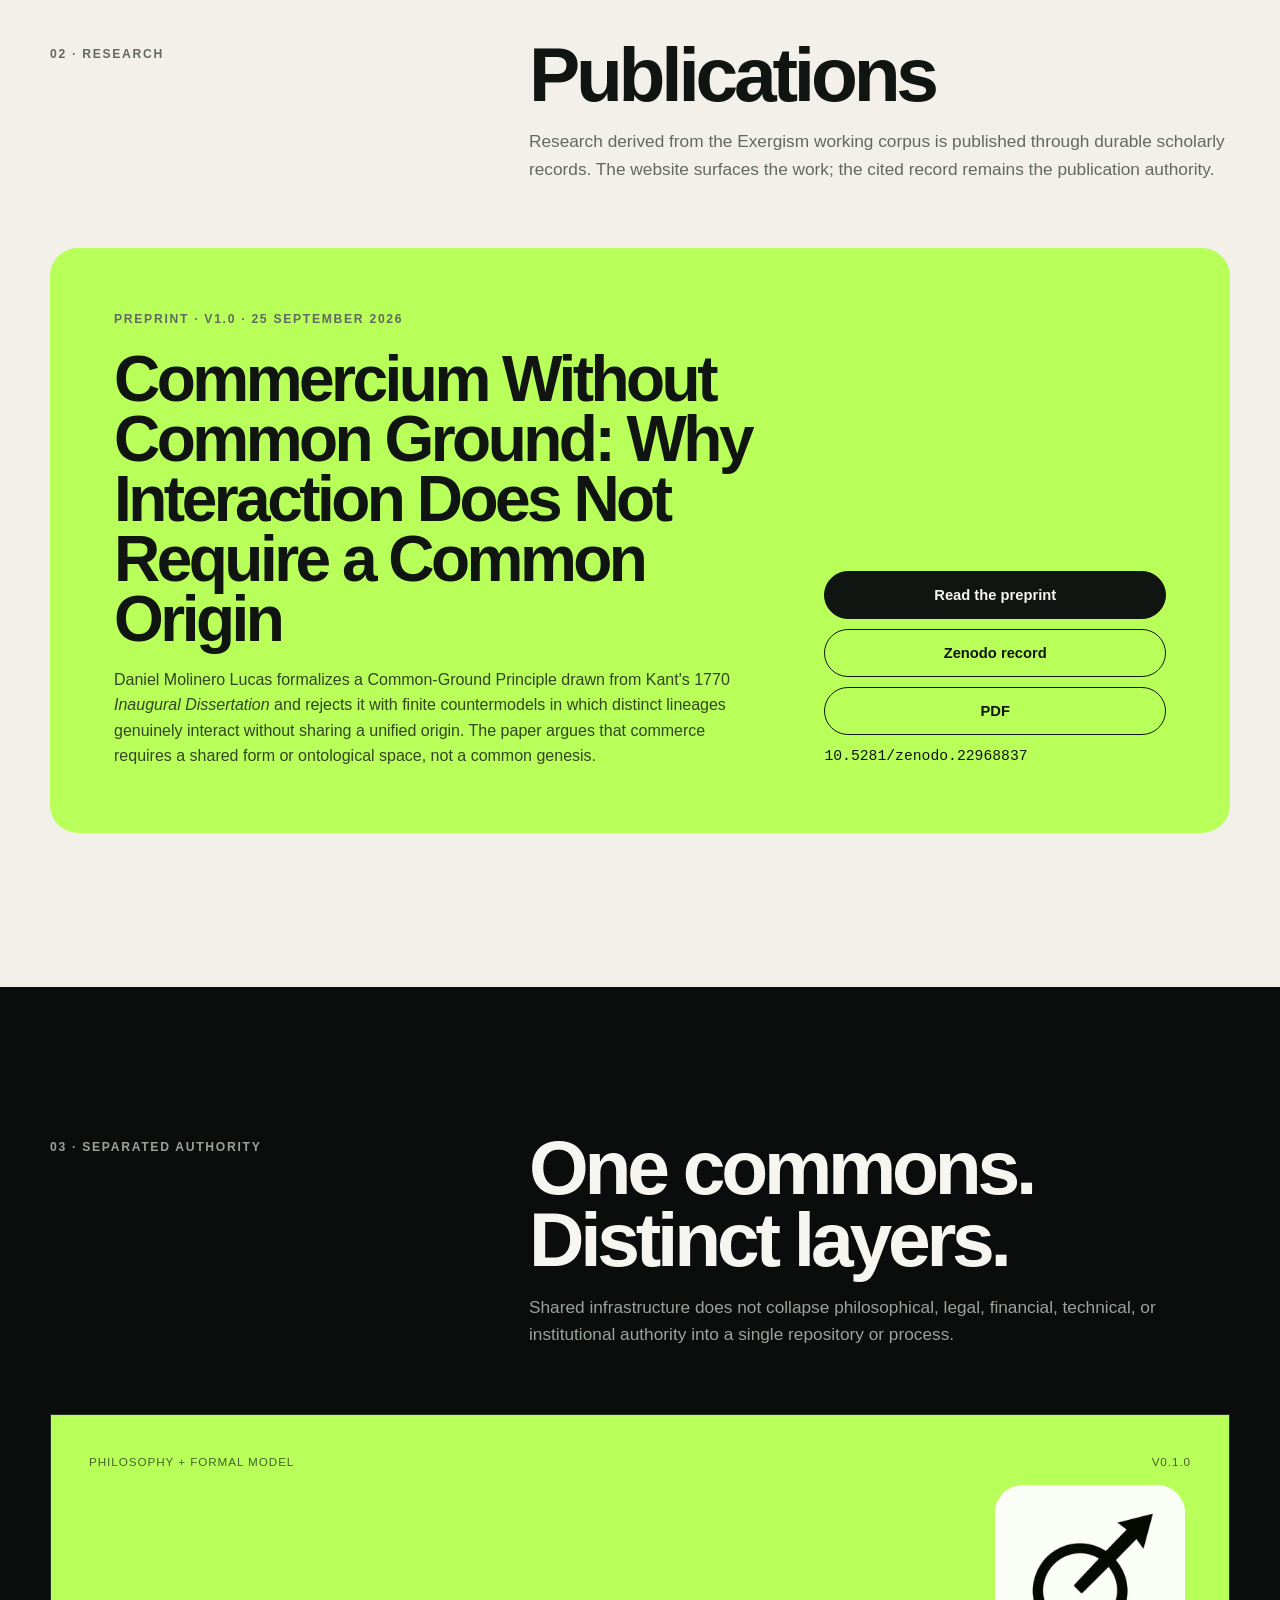
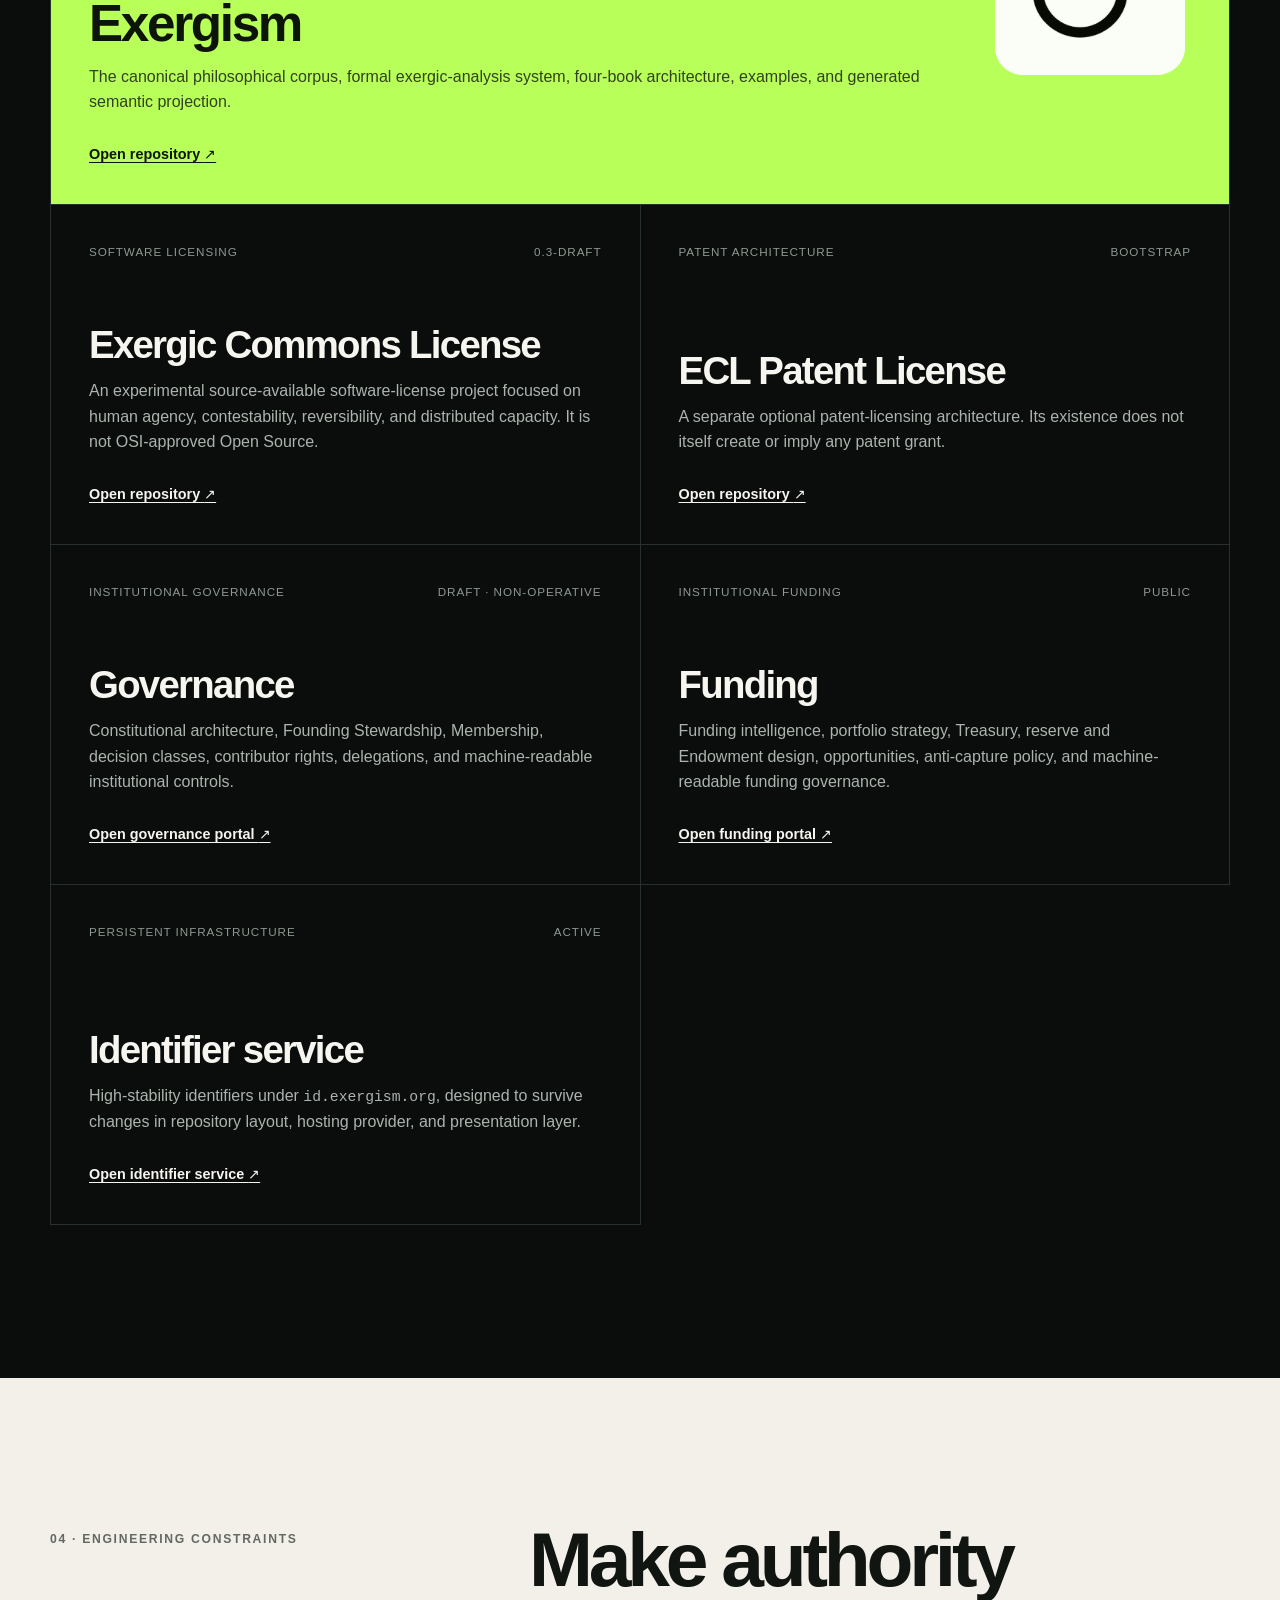
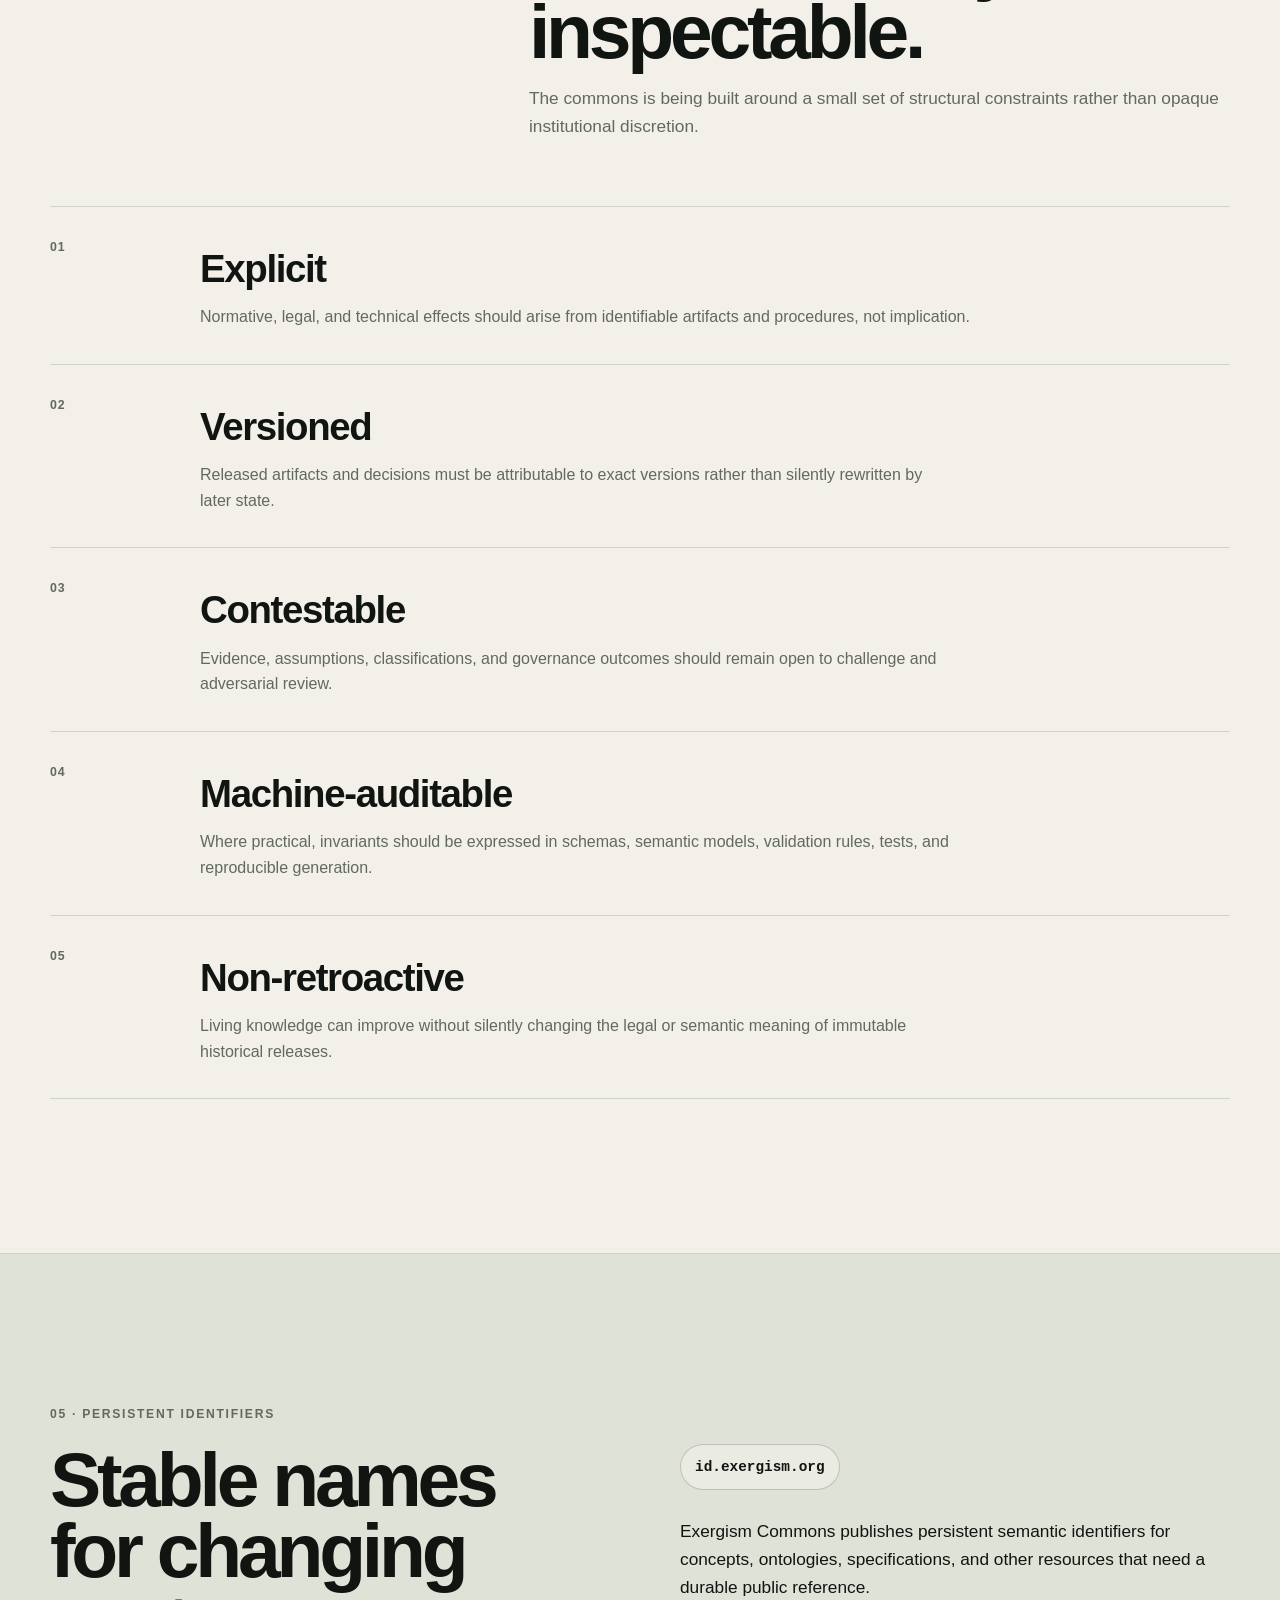
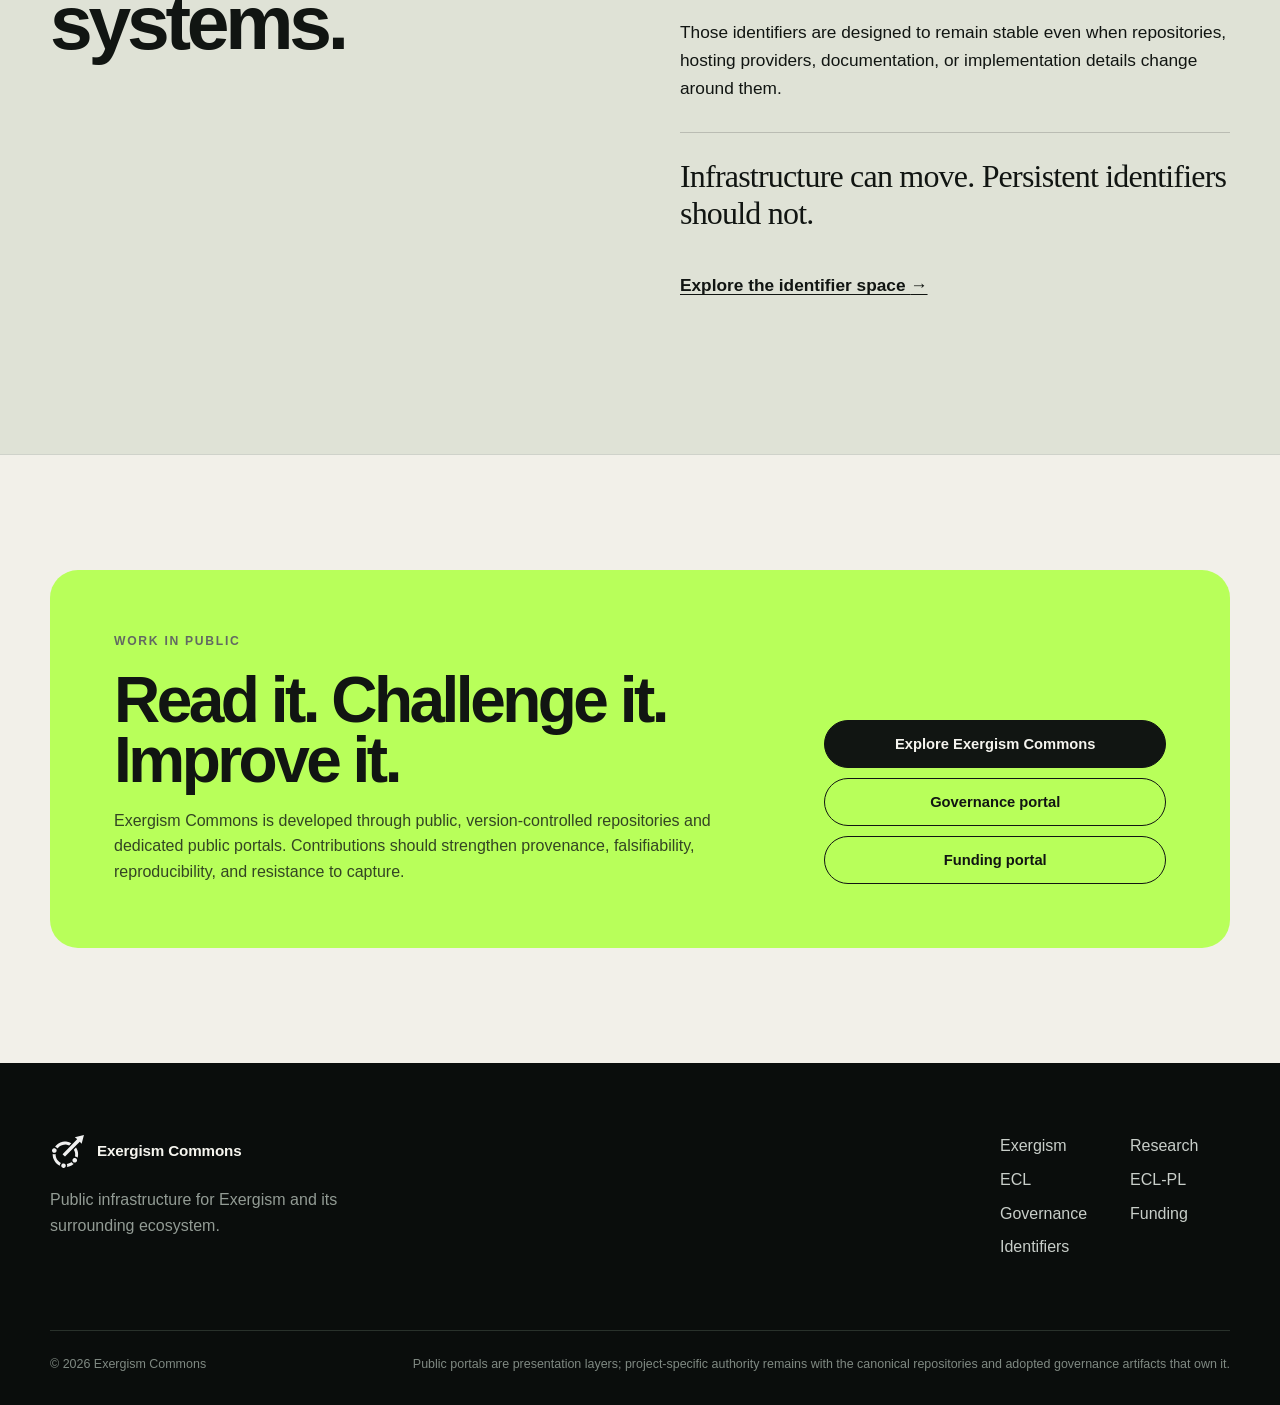
==== commit 9b38d493: "Publish Commercium Without Common Ground preprint" ====
--- a/index.html
+++ b/index.html
@@ -37,6 +37,7 @@
       </button>
       <nav id="site-nav" class="site-nav" aria-label="Primary" data-nav>
         <a href="#exergism">Exergism</a>
+        <a href="#research">Research</a>
         <a href="#ecosystem">Ecosystem</a>
         <a href="https://governance.exergism.org/">Governance</a>
         <a href="https://funding.exergism.org/">Funding</a>
@@ -122,10 +123,32 @@
       </div>
     </section>
 
+    <section id="research" class="section shell">
+      <div class="section-heading">
+        <p class="eyebrow">02 · Research</p>
+        <h2>Publications</h2>
+        <p>Research derived from the Exergism working corpus is published through durable scholarly records. The website surfaces the work; the cited record remains the publication authority.</p>
+      </div>
+
+      <article class="contribute-panel" aria-labelledby="commercium-title">
+        <div>
+          <p class="eyebrow">Preprint · v1.0 · 25 September 2026</p>
+          <h2 id="commercium-title">Commercium Without Common Ground: Why Interaction Does Not Require a Common Origin</h2>
+          <p>Daniel Molinero Lucas formalizes a Common-Ground Principle drawn from Kant's 1770 <em>Inaugural Dissertation</em> and rejects it with finite countermodels in which distinct lineages genuinely interact without sharing a unified origin. The paper argues that commerce requires a shared form or ontological space, not a common genesis.</p>
+        </div>
+        <div class="contribute-actions">
+          <a class="button button-primary" href="https://doi.org/10.5281/zenodo.22968837">Read the preprint</a>
+          <a class="button button-secondary" href="https://zenodo.org/records/22968837">Zenodo record</a>
+          <a class="button button-secondary" href="https://zenodo.org/records/22968837/files/commercium-without-common-ground-v1.0.pdf?download=1">PDF</a>
+          <code>10.5281/zenodo.22968837</code>
+        </div>
+      </article>
+    </section>
+
     <section id="ecosystem" class="section section-dark">
       <div class="shell">
         <div class="section-heading section-heading-light">
-          <p class="eyebrow">02 · Separated authority</p>
+          <p class="eyebrow">03 · Separated authority</p>
           <h2>One commons. Distinct layers.</h2>
           <p>Shared infrastructure does not collapse philosophical, legal, financial, technical, or institutional authority into a single repository or process.</p>
         </div>
@@ -179,7 +202,7 @@
 
     <section id="principles" class="section shell">
       <div class="section-heading">
-        <p class="eyebrow">03 · Engineering constraints</p>
+        <p class="eyebrow">04 · Engineering constraints</p>
         <h2>Make authority inspectable.</h2>
         <p>The commons is being built around a small set of structural constraints rather than opaque institutional discretion.</p>
       </div>
@@ -196,7 +219,7 @@
     <section class="section identity-section">
       <div class="shell identity-grid">
         <div>
-          <p class="eyebrow">04 · Persistent identifiers</p>
+          <p class="eyebrow">05 · Persistent identifiers</p>
           <h2>Stable names for changing systems.</h2>
         </div>
         <div class="identity-copy">
@@ -236,6 +259,7 @@
       </div>
       <div class="footer-links">
         <a href="https://github.com/Exergism-Commons/exergism">Exergism</a>
+        <a href="#research">Research</a>
         <a href="https://github.com/Exergism-Commons/exergic-commons-license">ECL</a>
         <a href="https://github.com/Exergism-Commons/ecl-patent-license">ECL-PL</a>
         <a href="https://governance.exergism.org/">Governance</a>
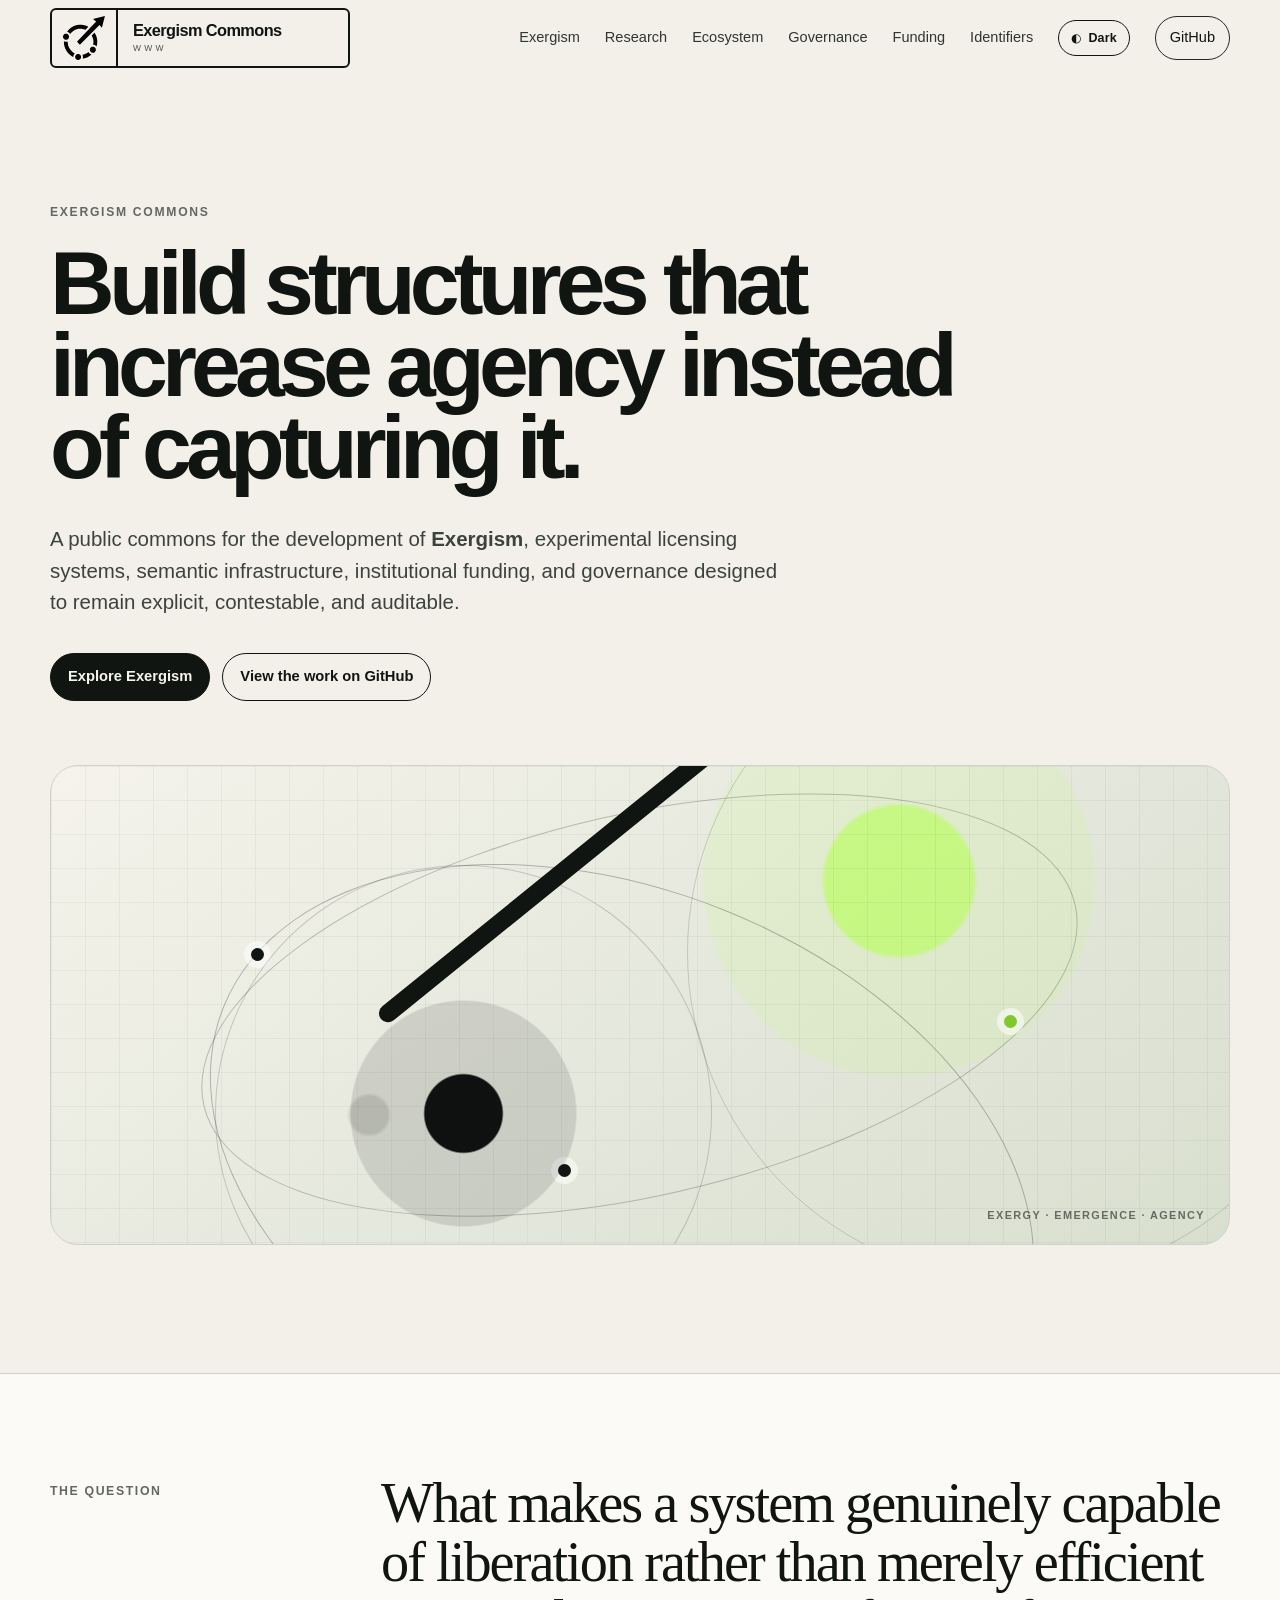
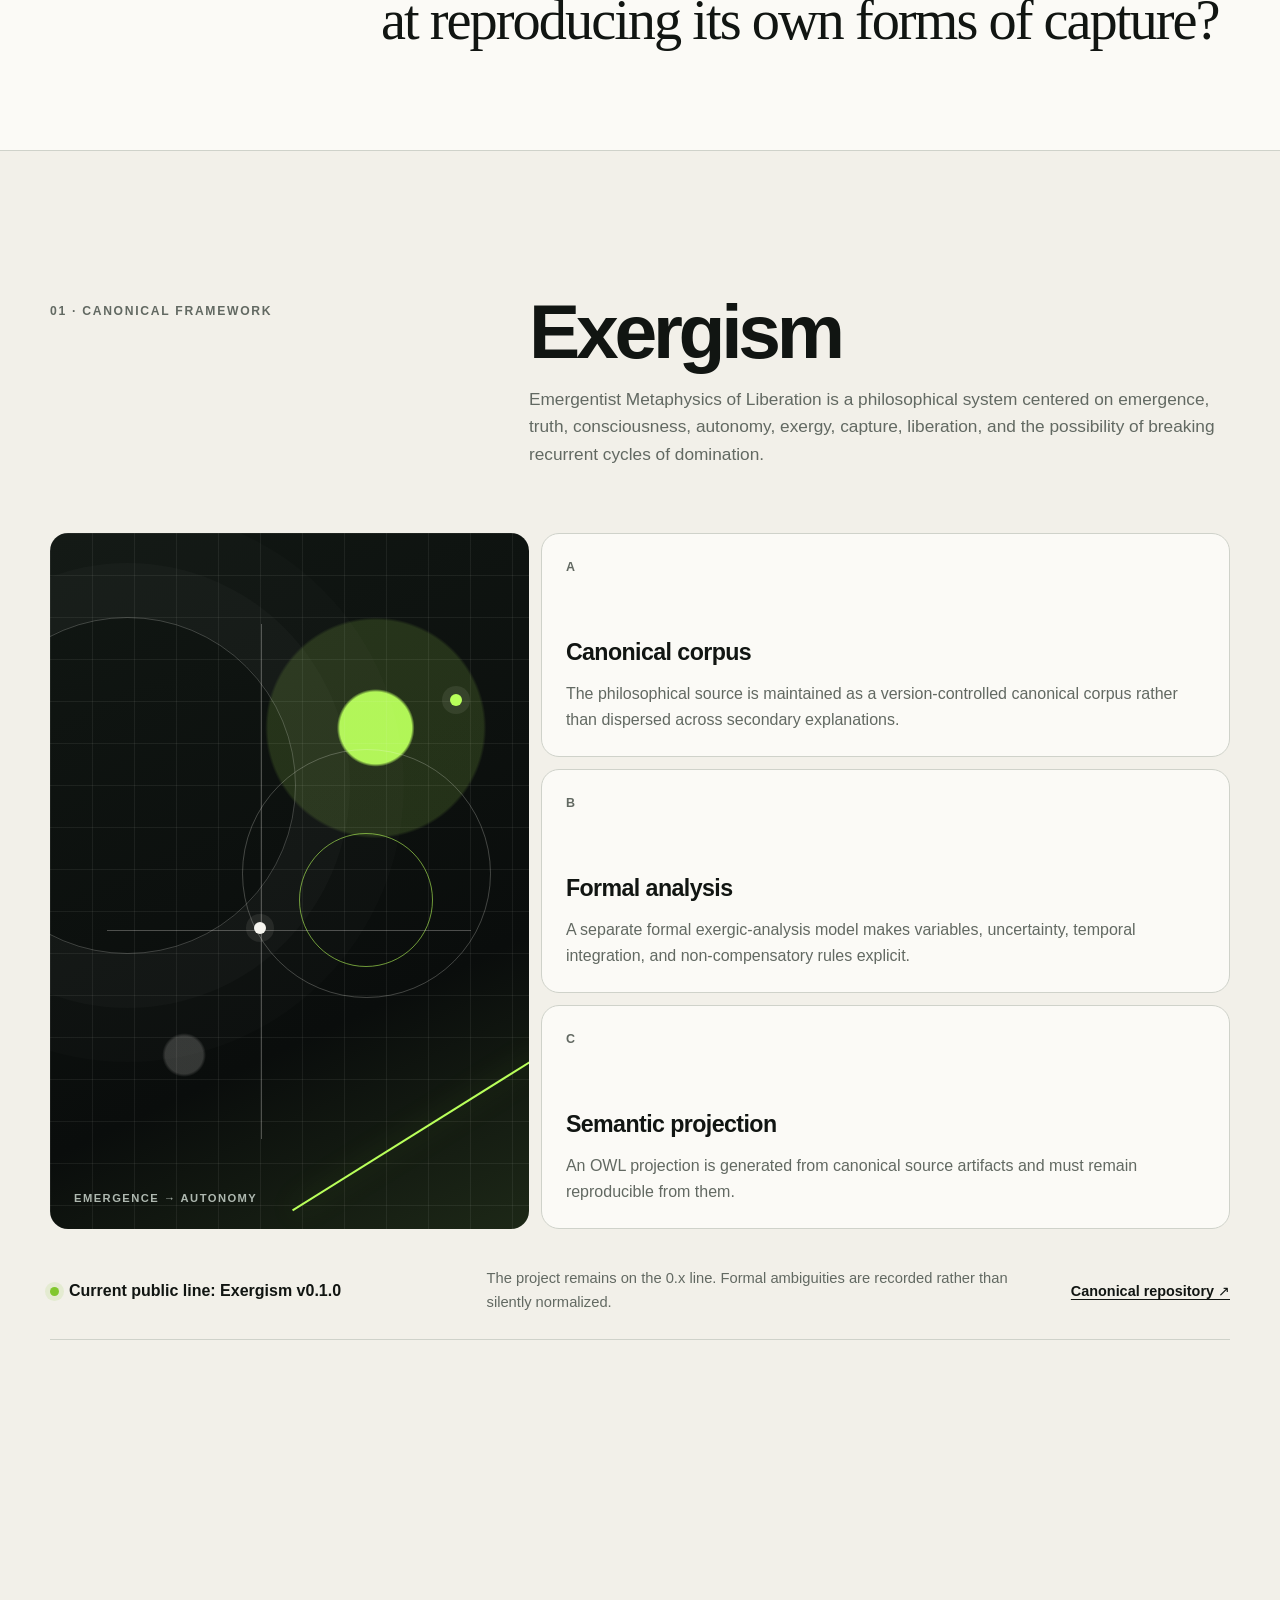
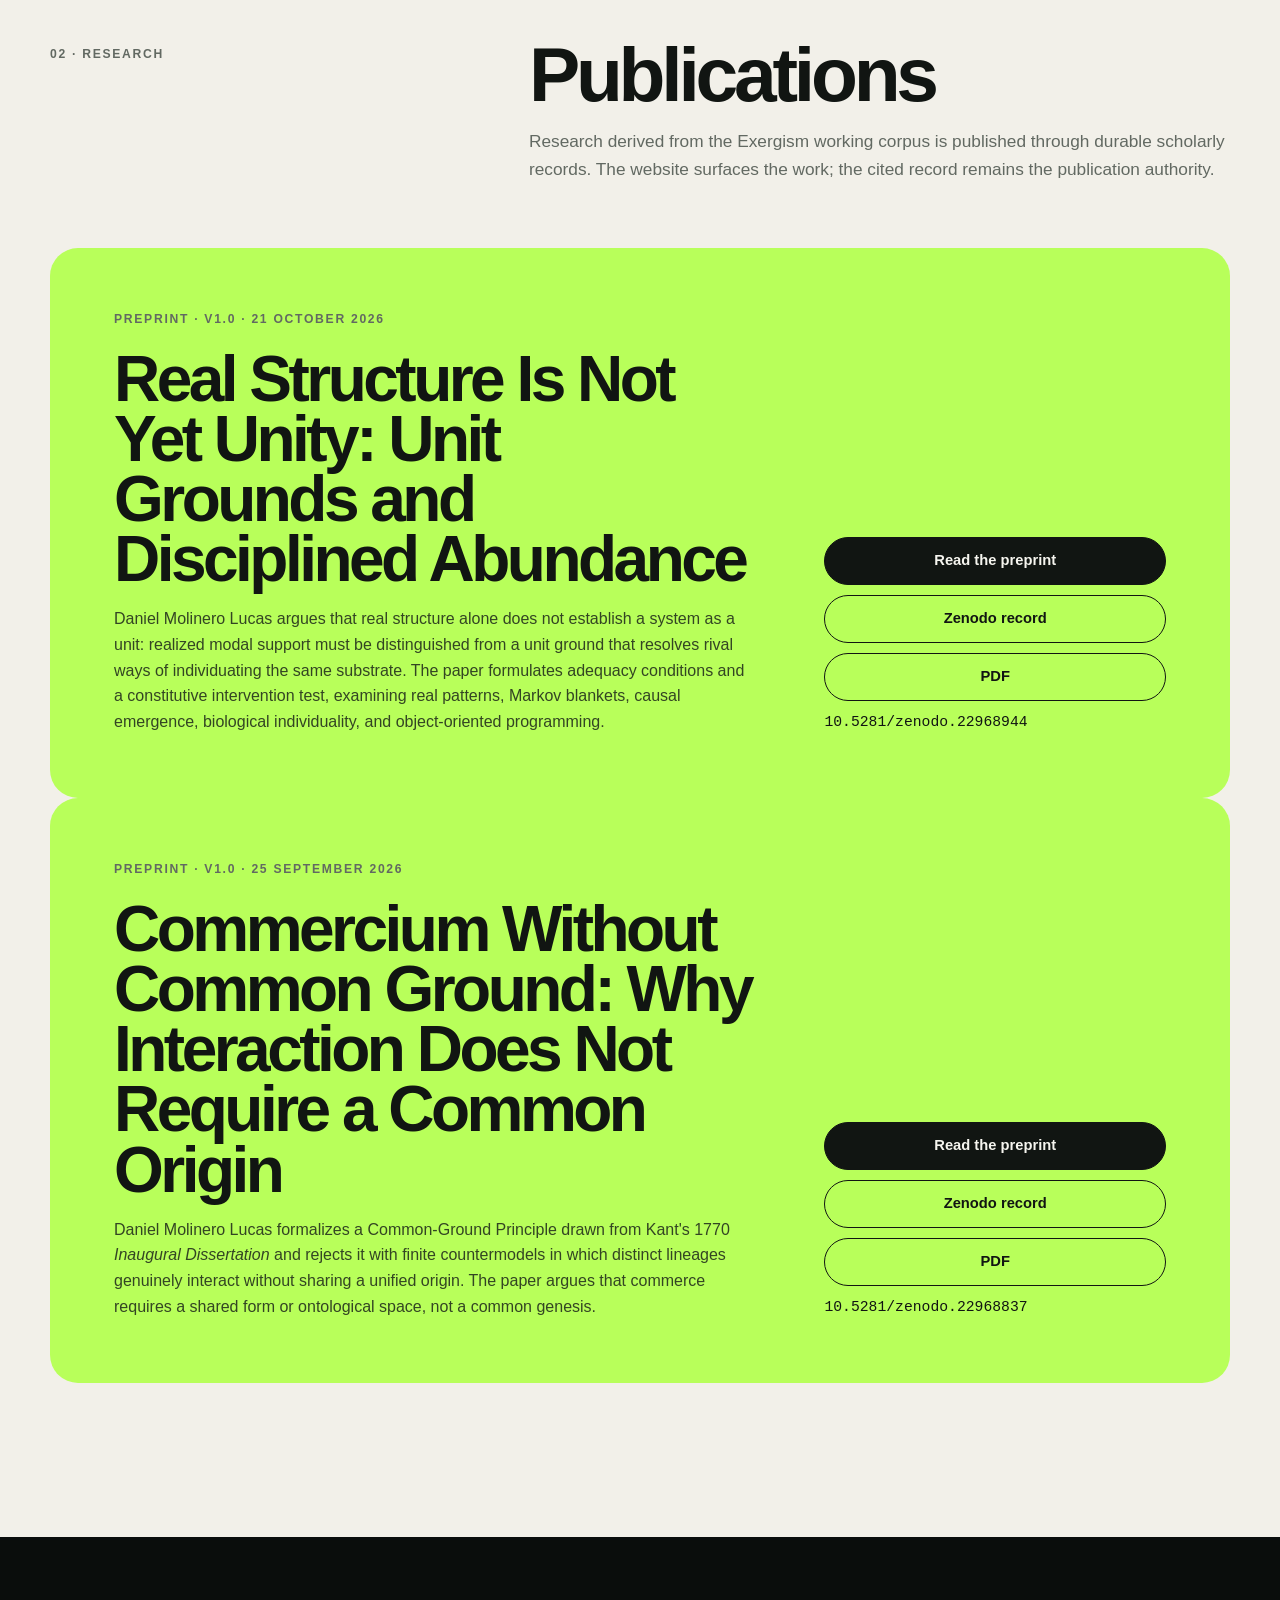
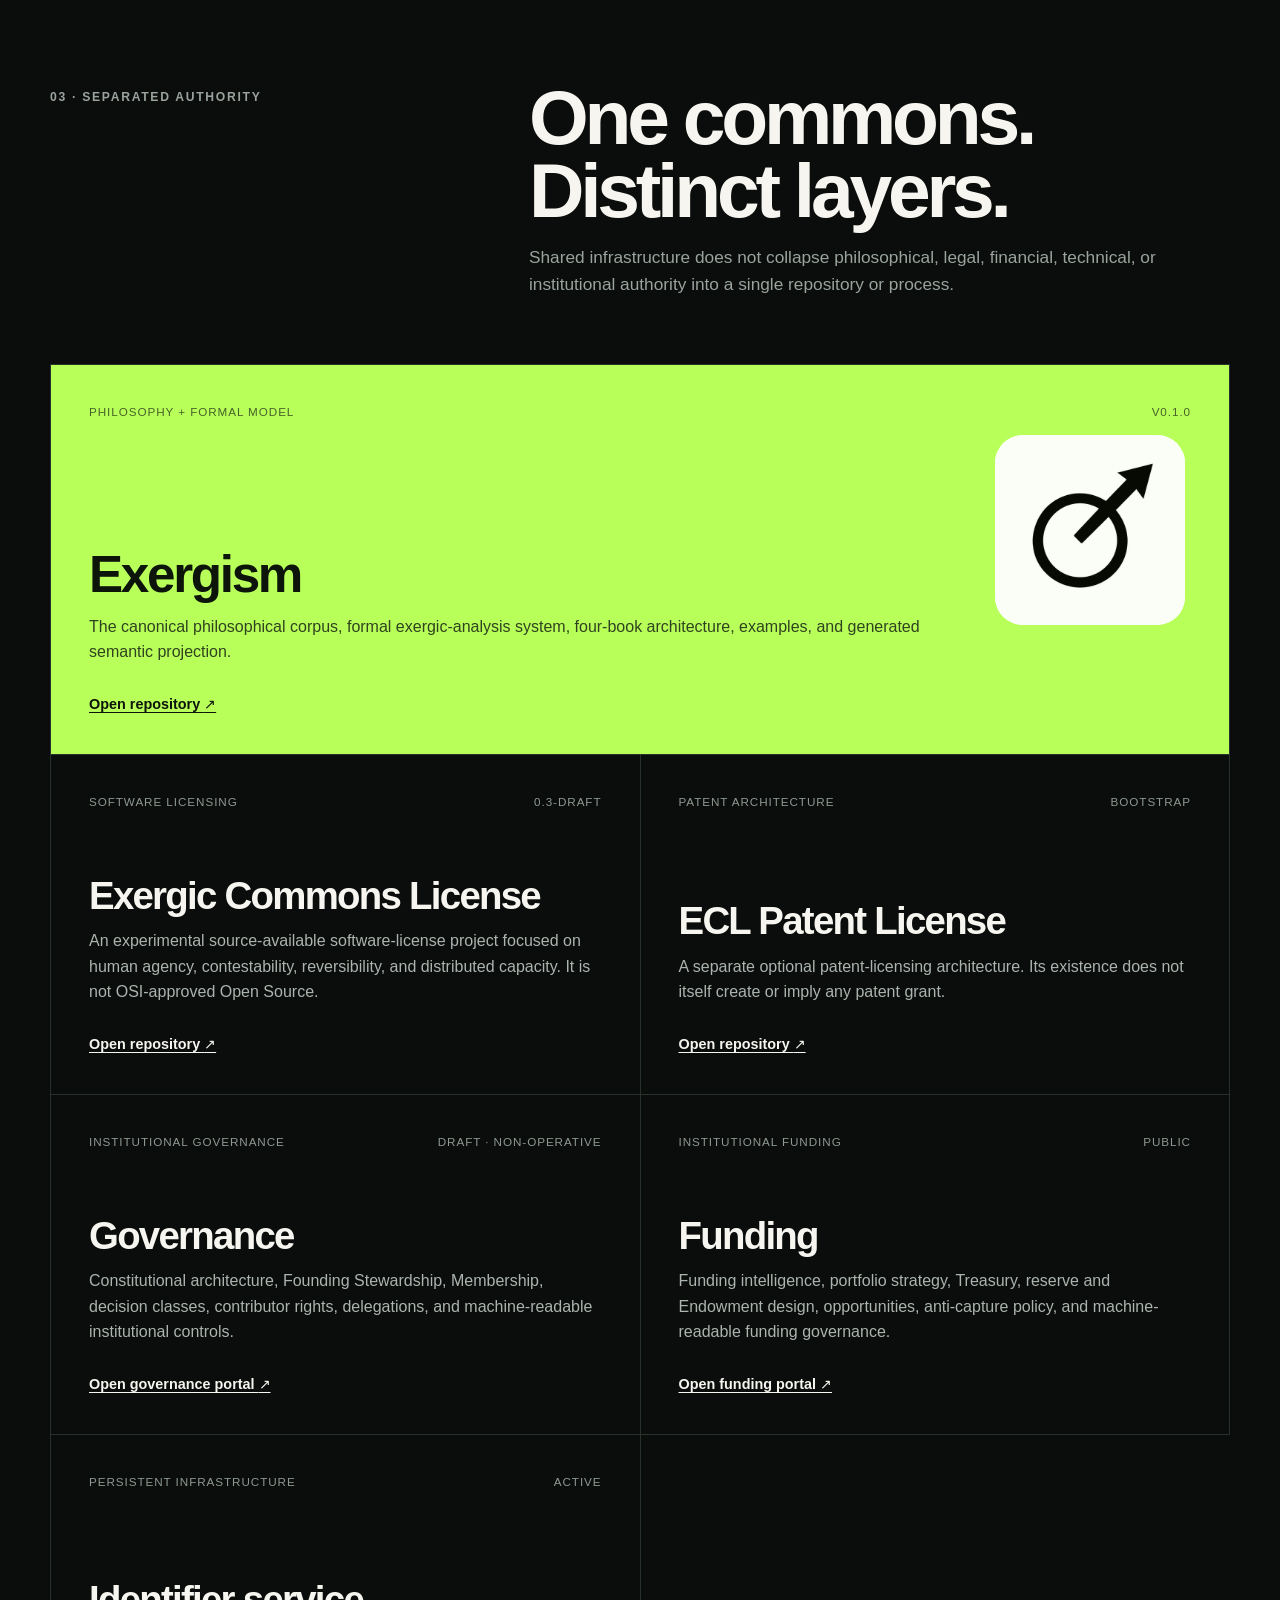
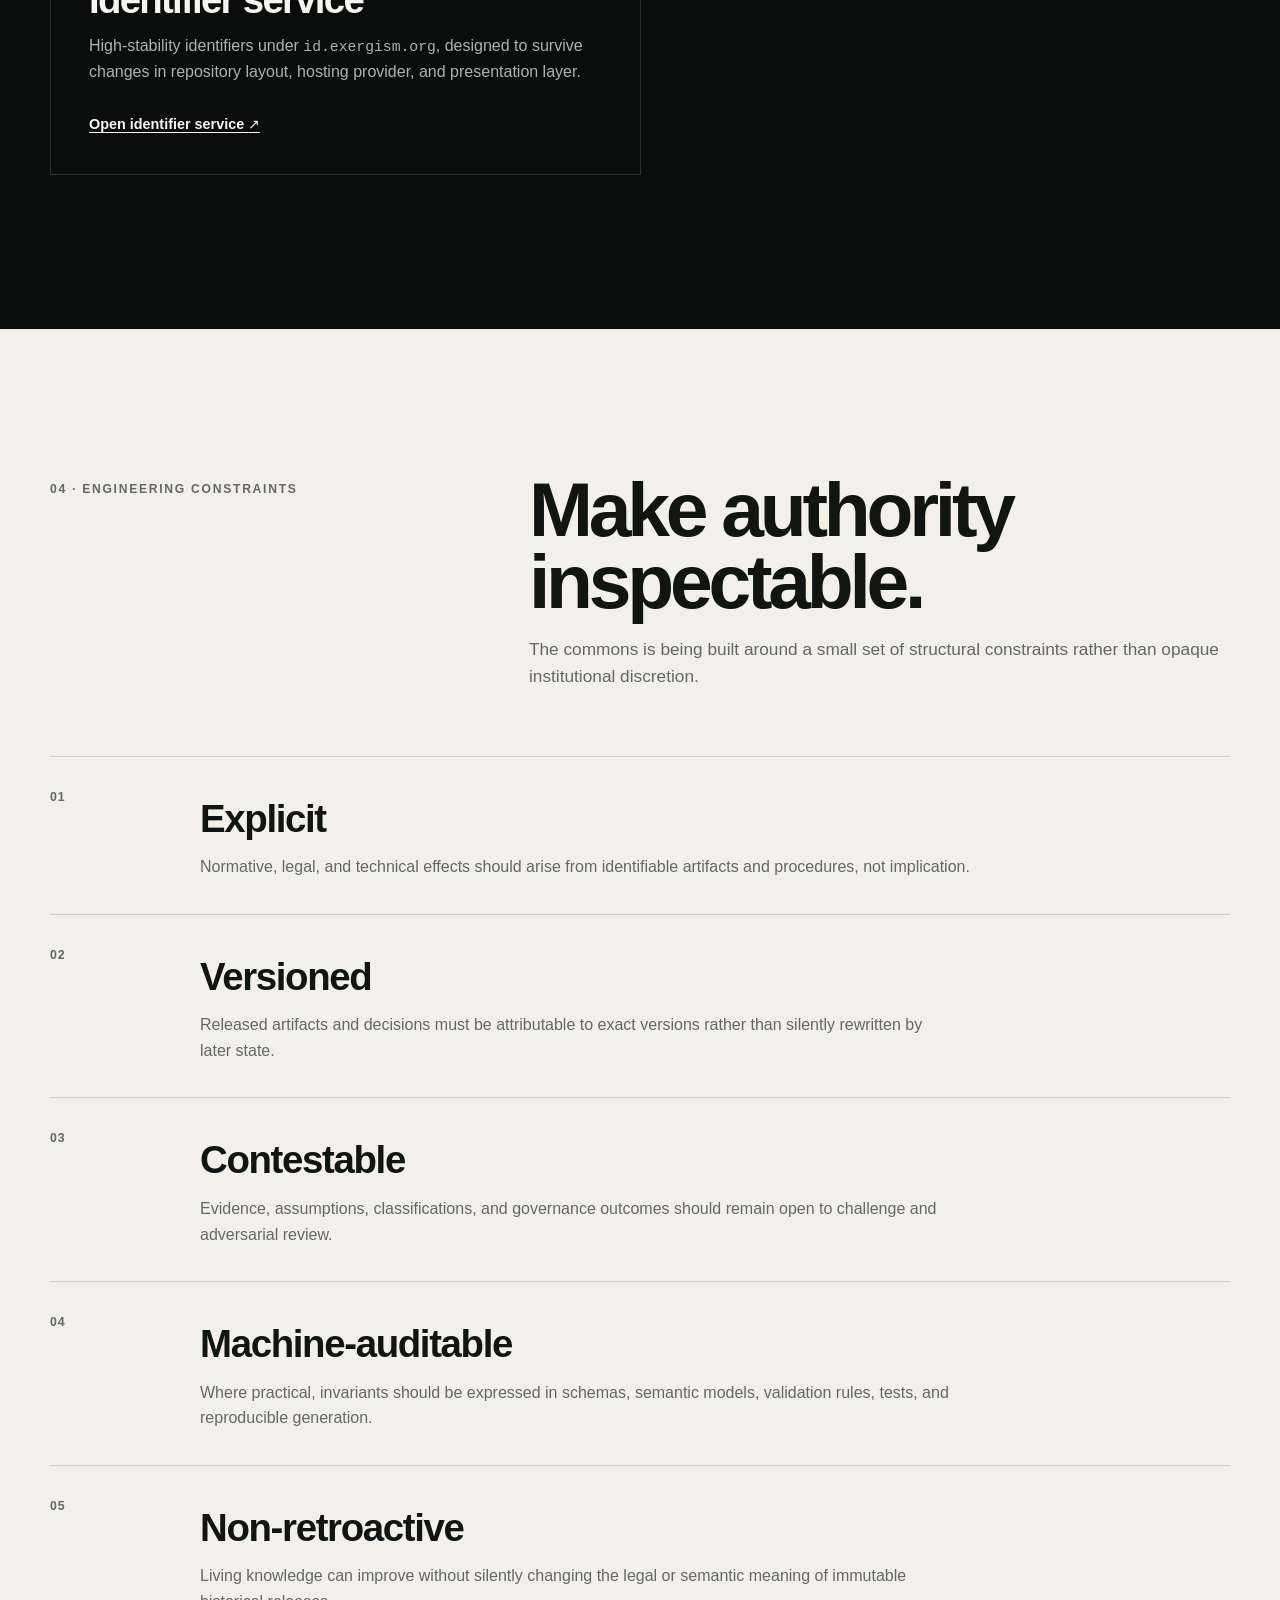
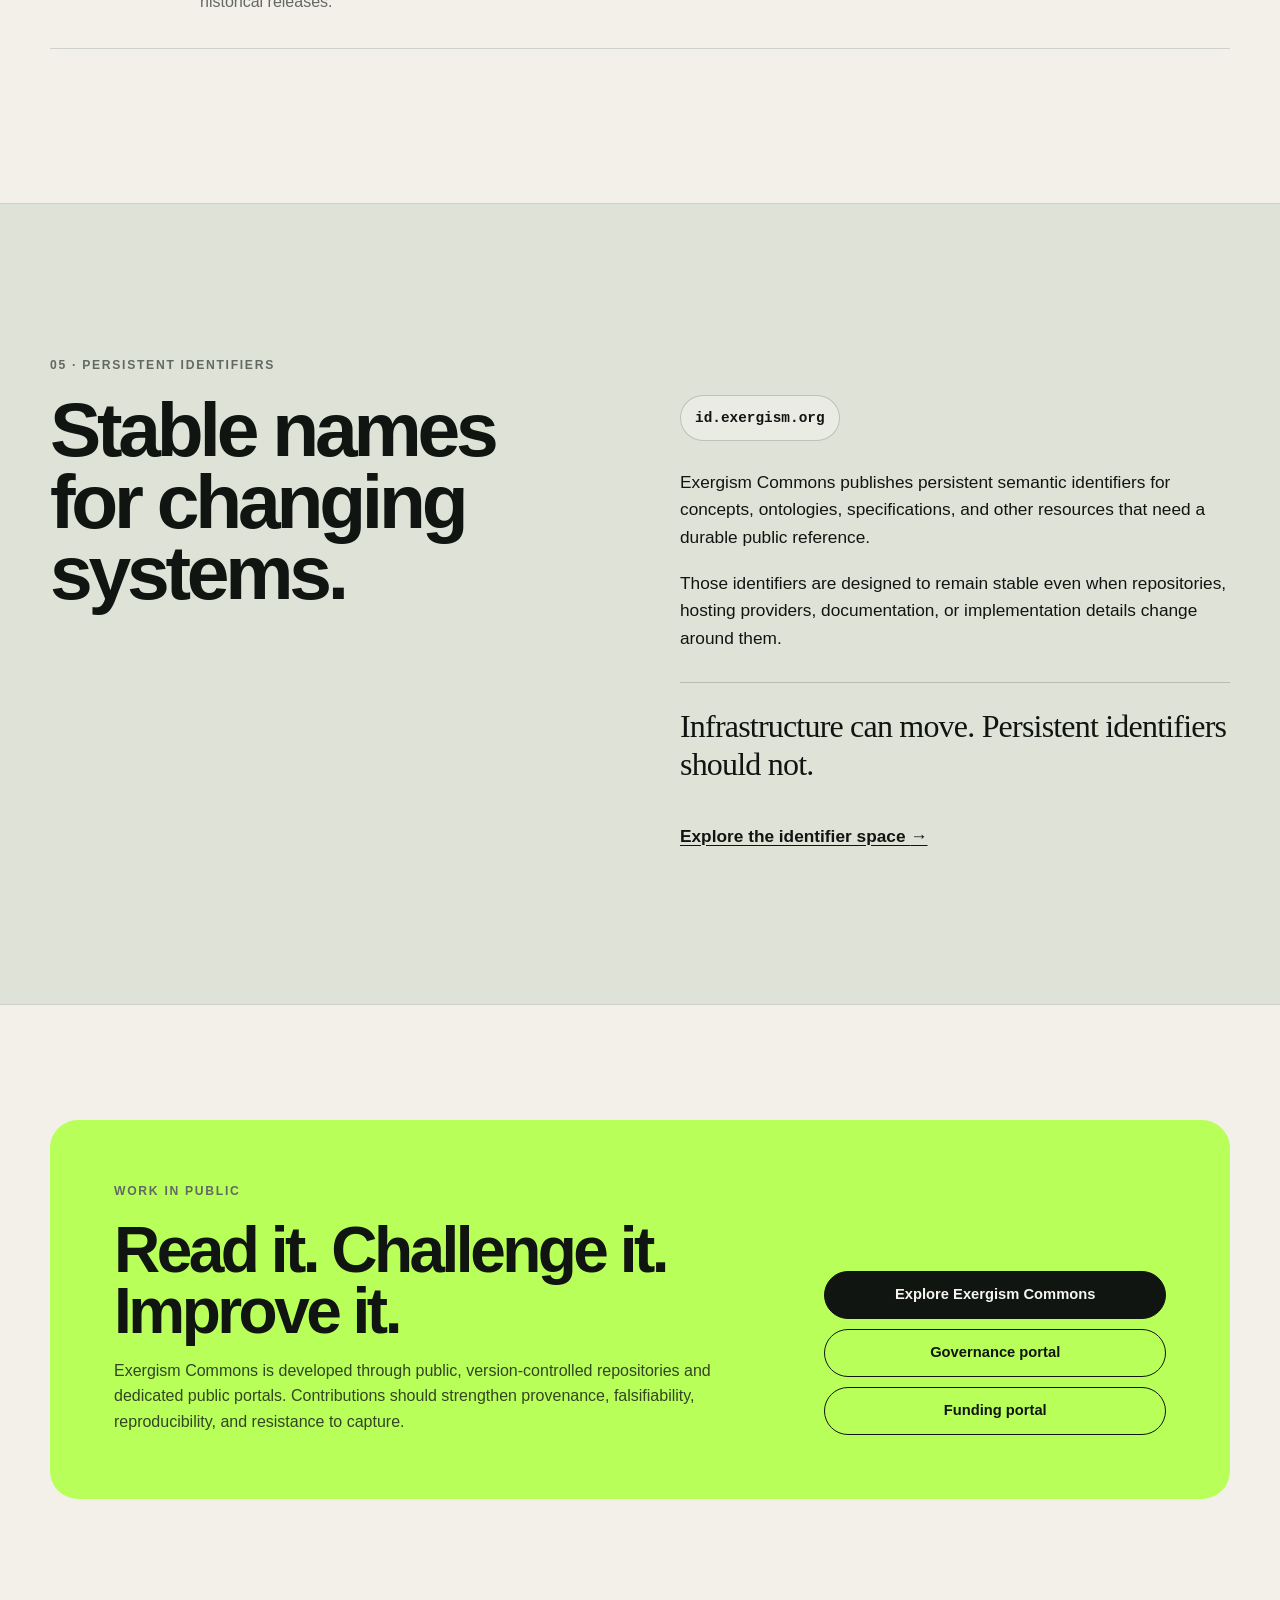
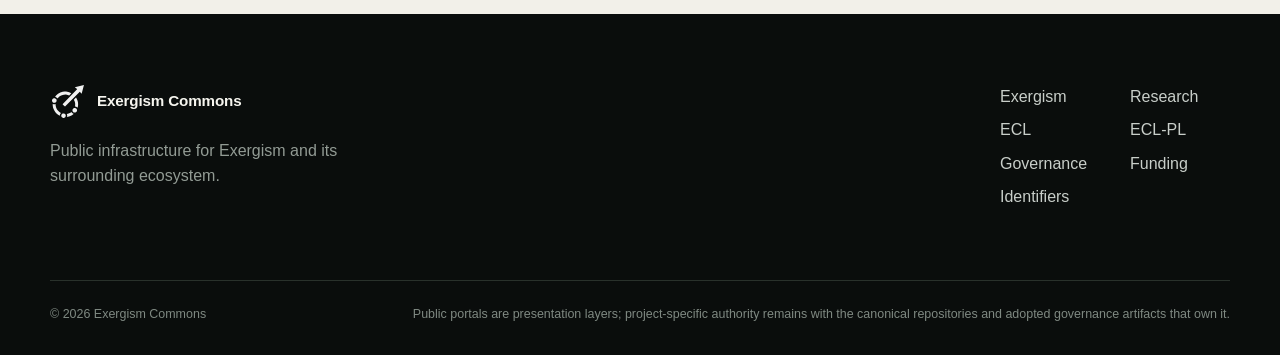
==== commit c84ca0d2: "Publish Real Structure Is Not Yet Unity preprint on research page" ====
--- a/index.html
+++ b/index.html
@@ -130,6 +130,20 @@
         <p>Research derived from the Exergism working corpus is published through durable scholarly records. The website surfaces the work; the cited record remains the publication authority.</p>
       </div>
 
+      <article class="contribute-panel" aria-labelledby="real-structure-title">
+        <div>
+          <p class="eyebrow">Preprint · v1.0 · 21 October 2026</p>
+          <h2 id="real-structure-title">Real Structure Is Not Yet Unity: Unit Grounds and Disciplined Abundance</h2>
+          <p>Daniel Molinero Lucas argues that real structure alone does not establish a system as a unit: realized modal support must be distinguished from a unit ground that resolves rival ways of individuating the same substrate. The paper formulates adequacy conditions and a constitutive intervention test, examining real patterns, Markov blankets, causal emergence, biological individuality, and object-oriented programming.</p>
+        </div>
+        <div class="contribute-actions">
+          <a class="button button-primary" href="https://doi.org/10.5281/zenodo.22968944">Read the preprint</a>
+          <a class="button button-secondary" href="https://zenodo.org/records/22968944">Zenodo record</a>
+          <a class="button button-secondary" href="https://zenodo.org/records/22968944/files/real-structure-is-not-yet-unity-v1.0.pdf?download=1">PDF</a>
+          <code>10.5281/zenodo.22968944</code>
+        </div>
+      </article>
+
       <article class="contribute-panel" aria-labelledby="commercium-title">
         <div>
           <p class="eyebrow">Preprint · v1.0 · 25 September 2026</p>
--- a/assets/site.css
+++ b/assets/site.css
@@ -169,7 +169,22 @@
   .js .site-nav { position: absolute; inset: 66px 15px auto; width: auto; display: none; flex-direction: column; align-items: stretch; gap: 0; padding: 10px; border: 1px solid var(--line); border-radius: 14px; background: var(--surface); box-shadow: 0 18px 50px rgba(0,0,0,.08); }
   .js .site-nav.is-open { display: flex; }
   .js .site-nav a { padding: 12px; }
-  .js .site-nav .nav-cta { border: 0; border-radius: 8px; background: var(--ink); color: var(--light); }
+  .js .site-nav .nav-cta {
+    margin-top: 6px;
+    padding-top: 13px;
+    border: 0;
+    border-top: 1px solid var(--line);
+    border-radius: 0;
+    background: transparent;
+    color: var(--ink);
+    font-weight: 760;
+  }
+  .js .site-nav .nav-cta::after {
+    content: "↗";
+    float: right;
+    color: var(--muted);
+    font-weight: 600;
+  }
 
   h1 { font-size: clamp(3.3rem, 16vw, 5.6rem); }
   .hero { padding-block: 78px 90px; }
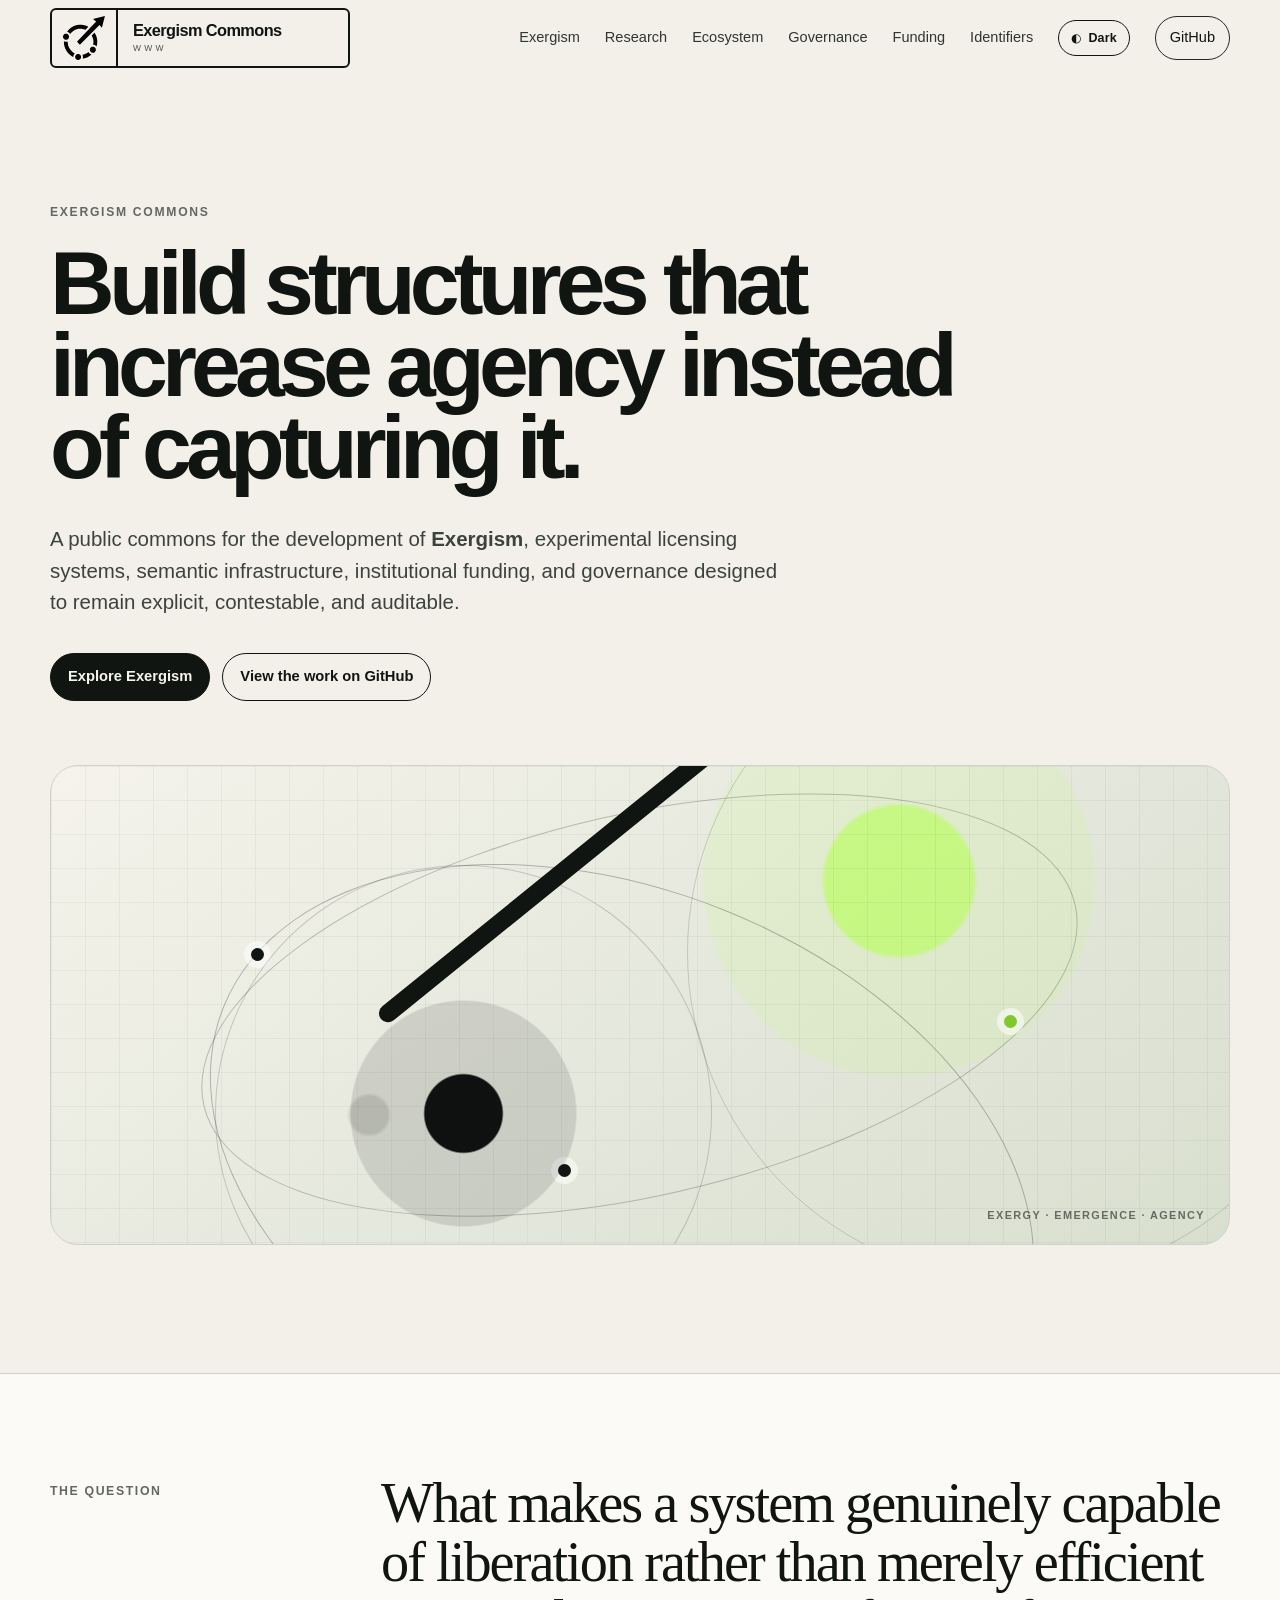
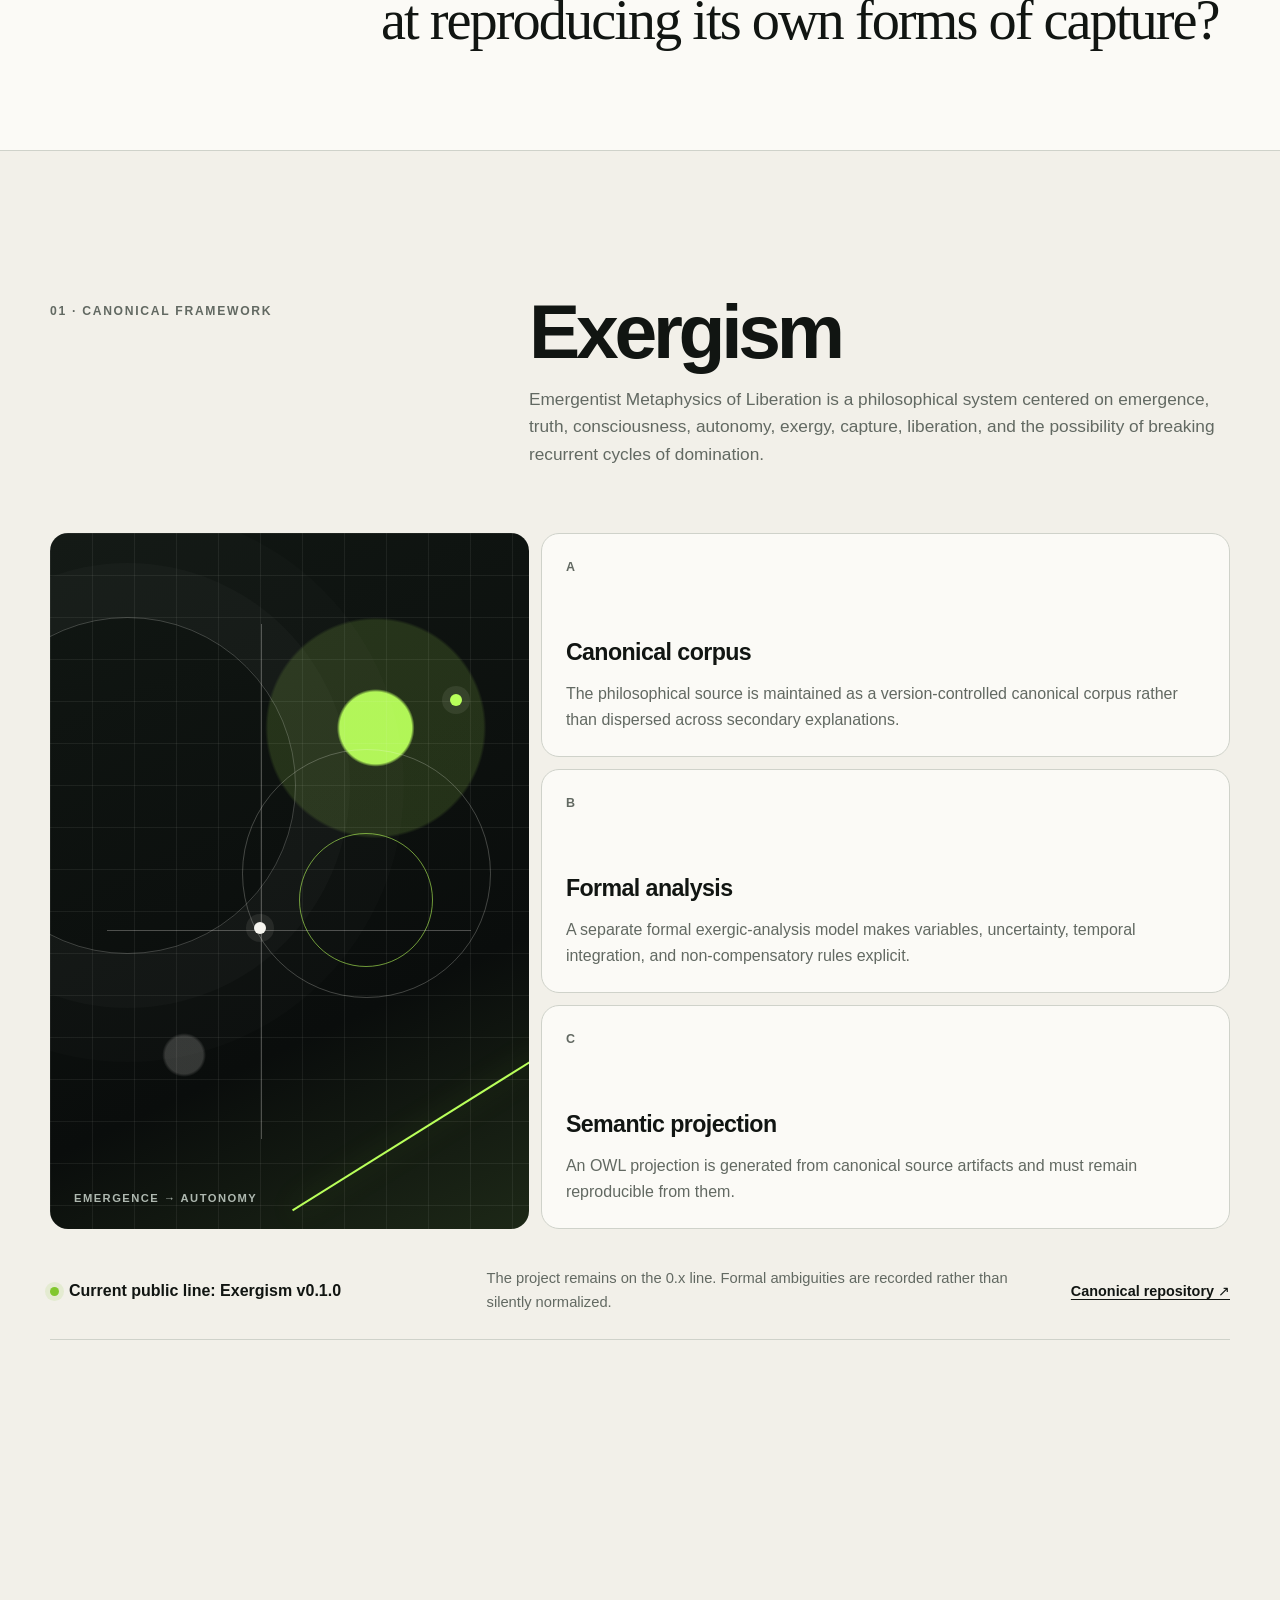
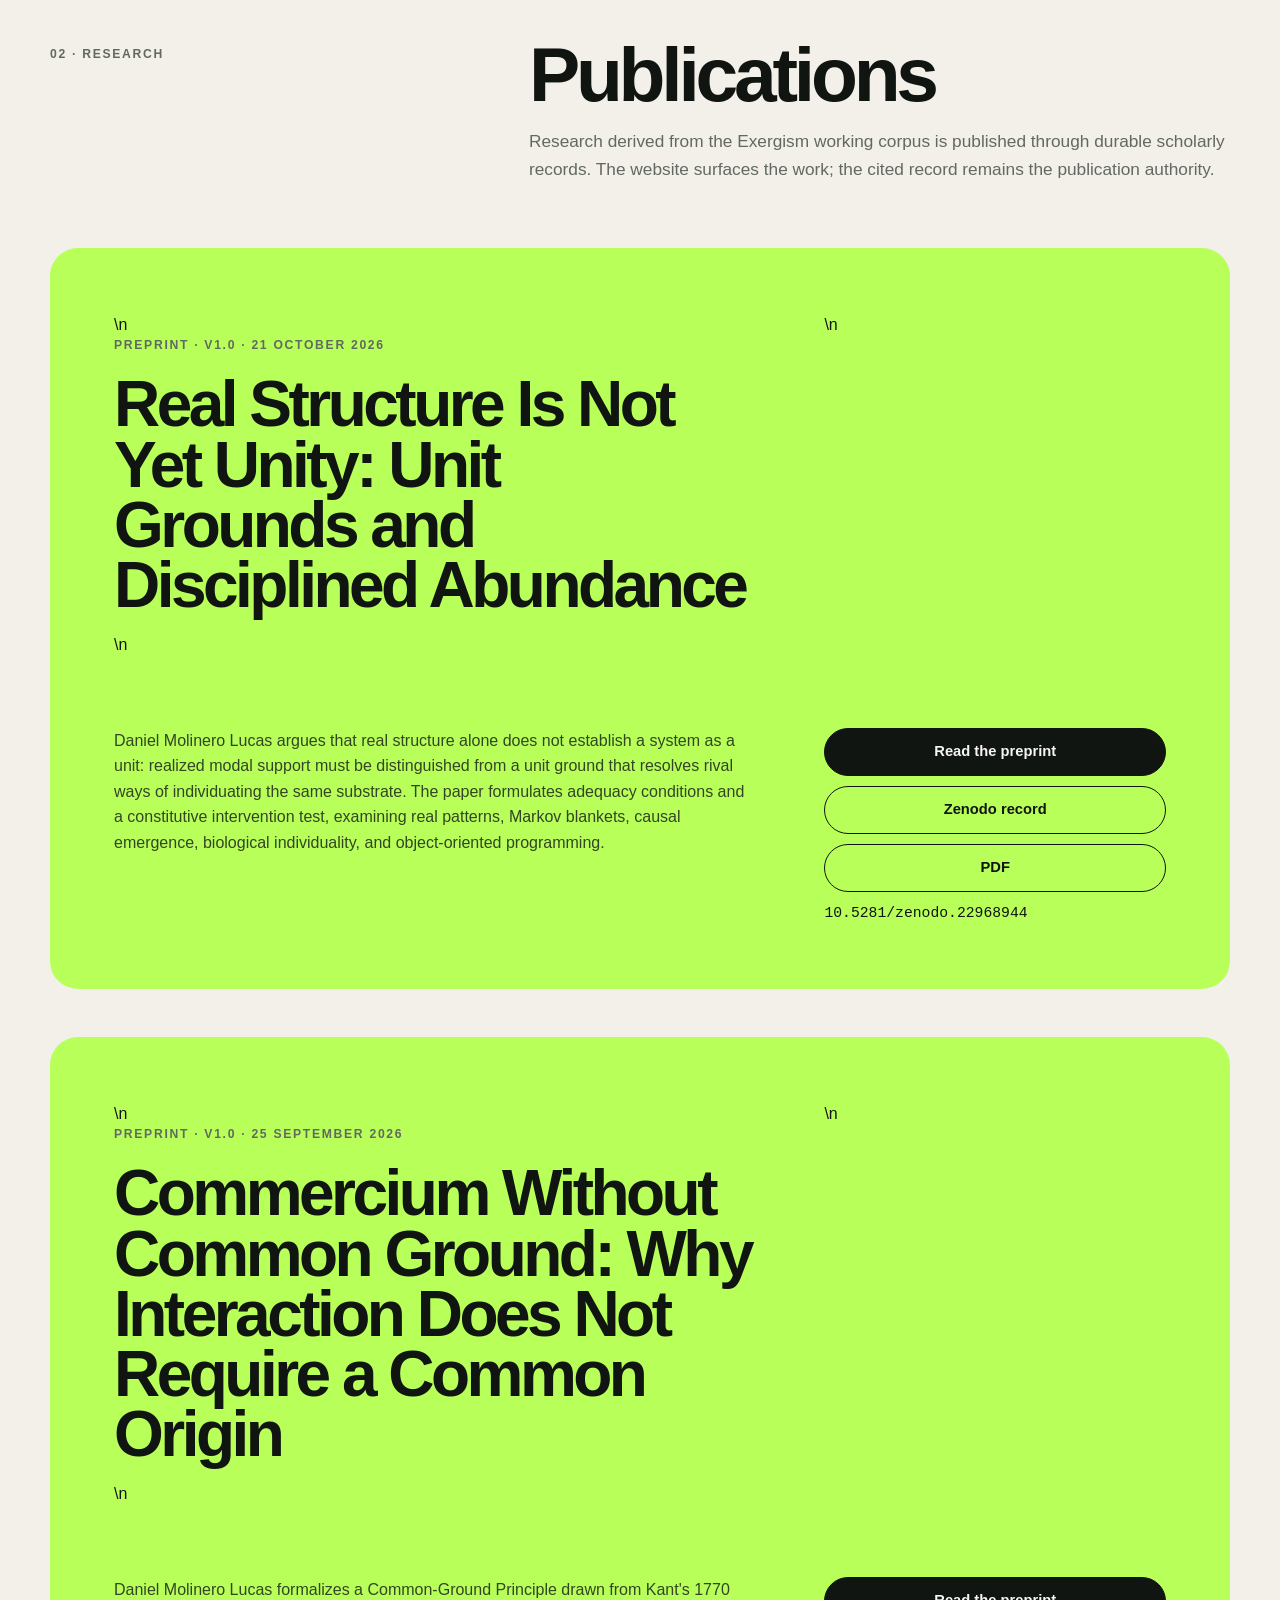
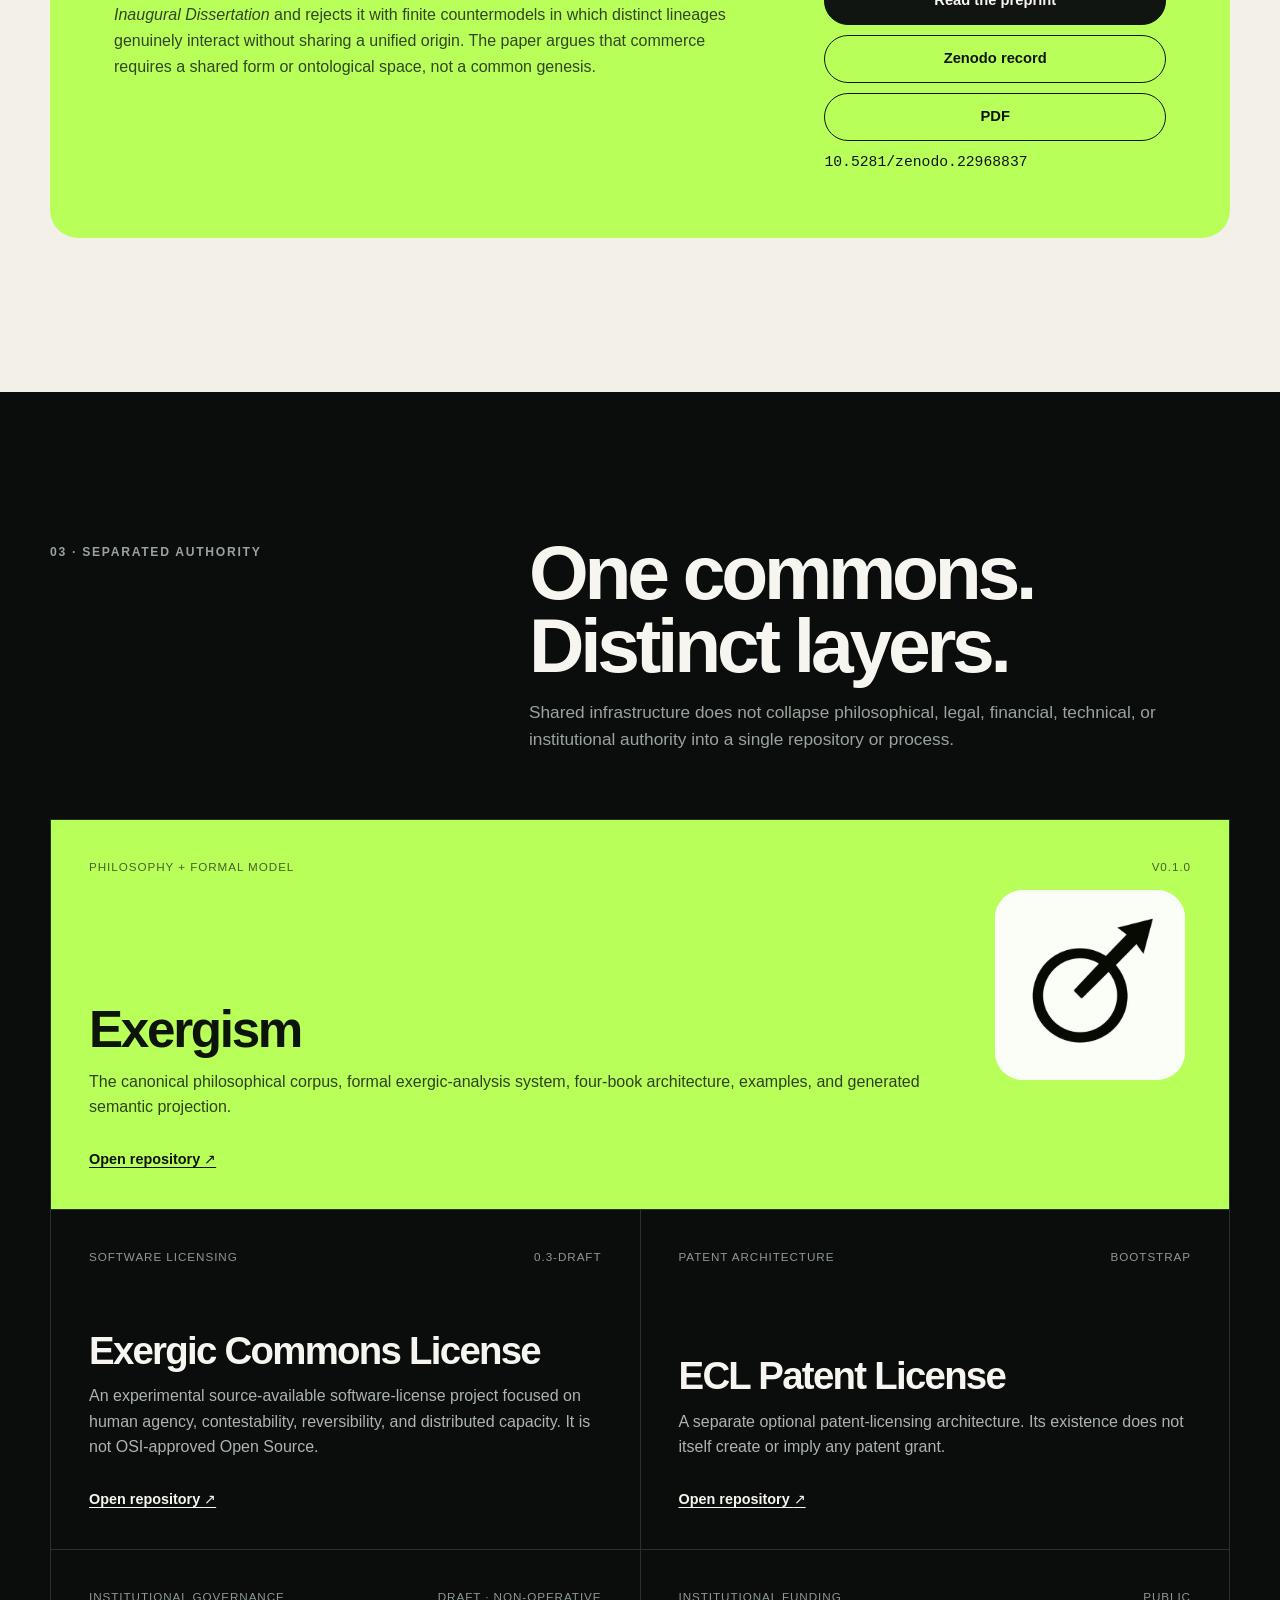
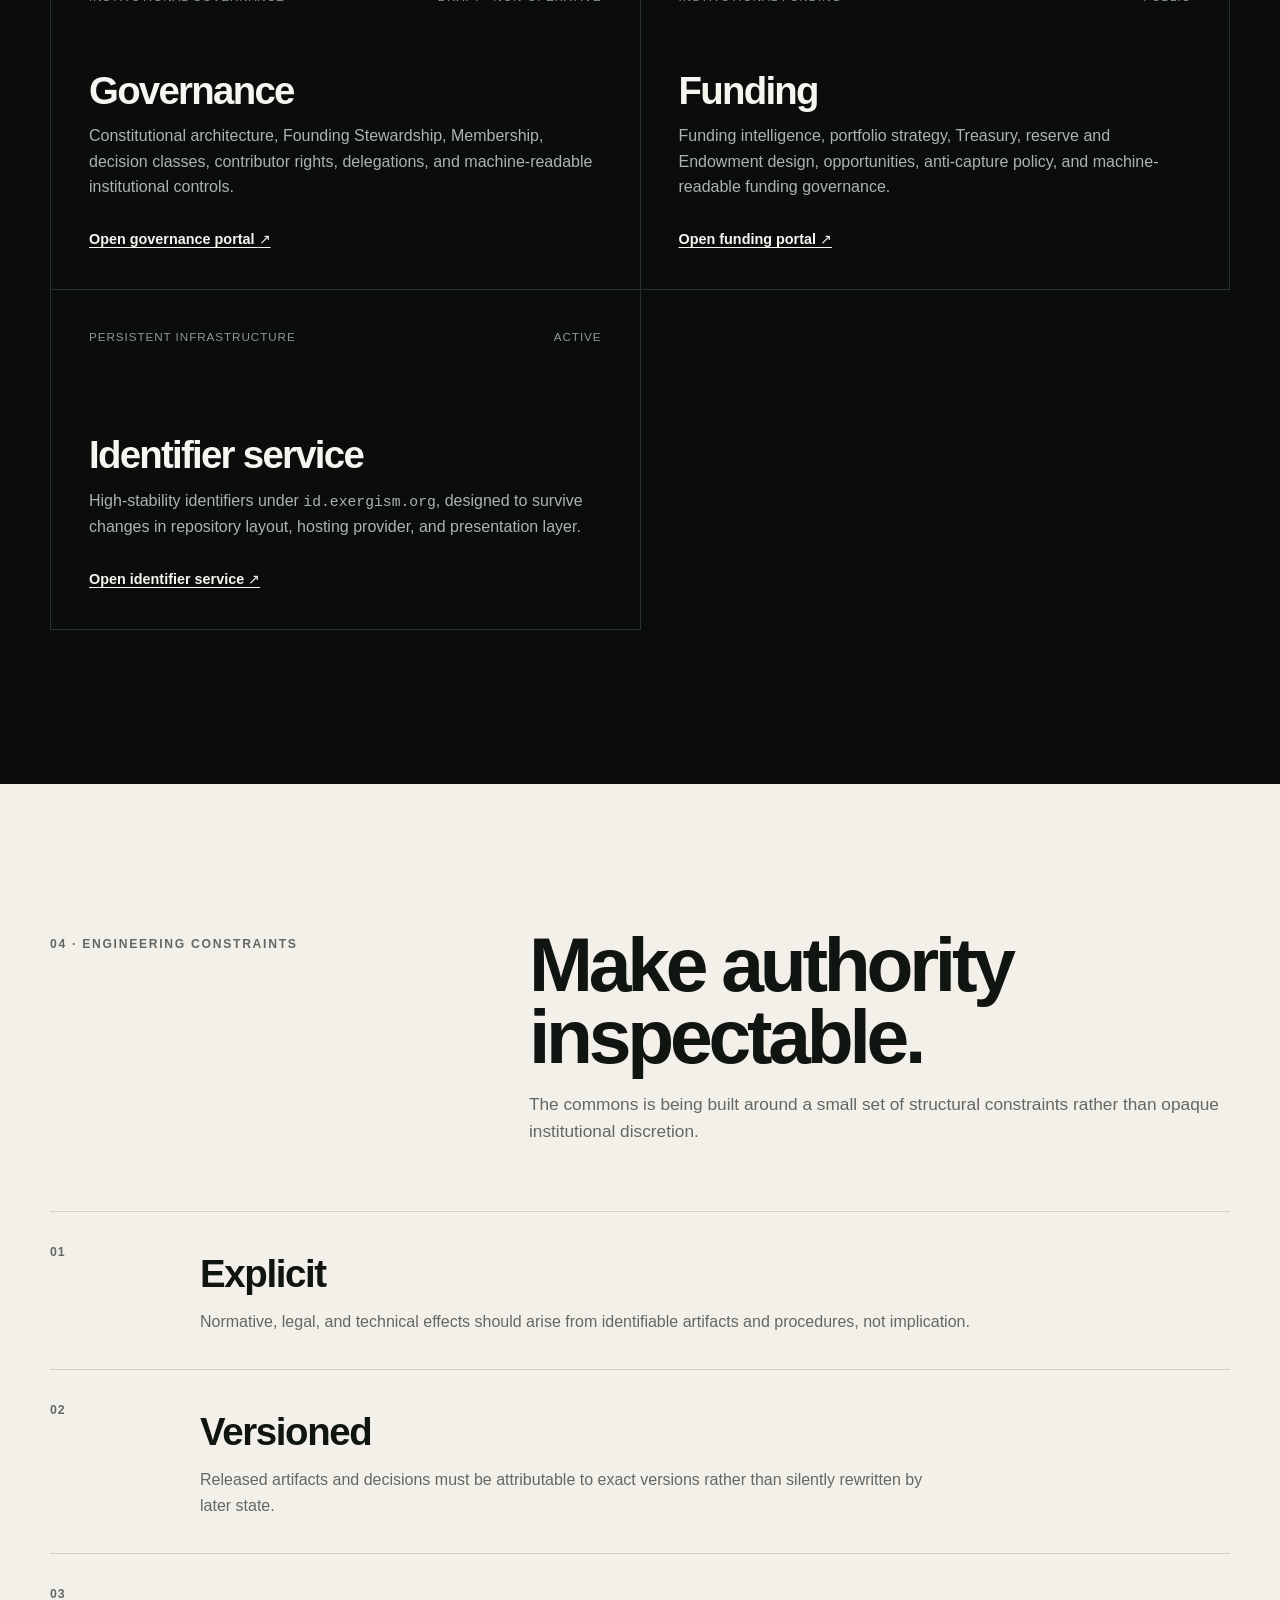
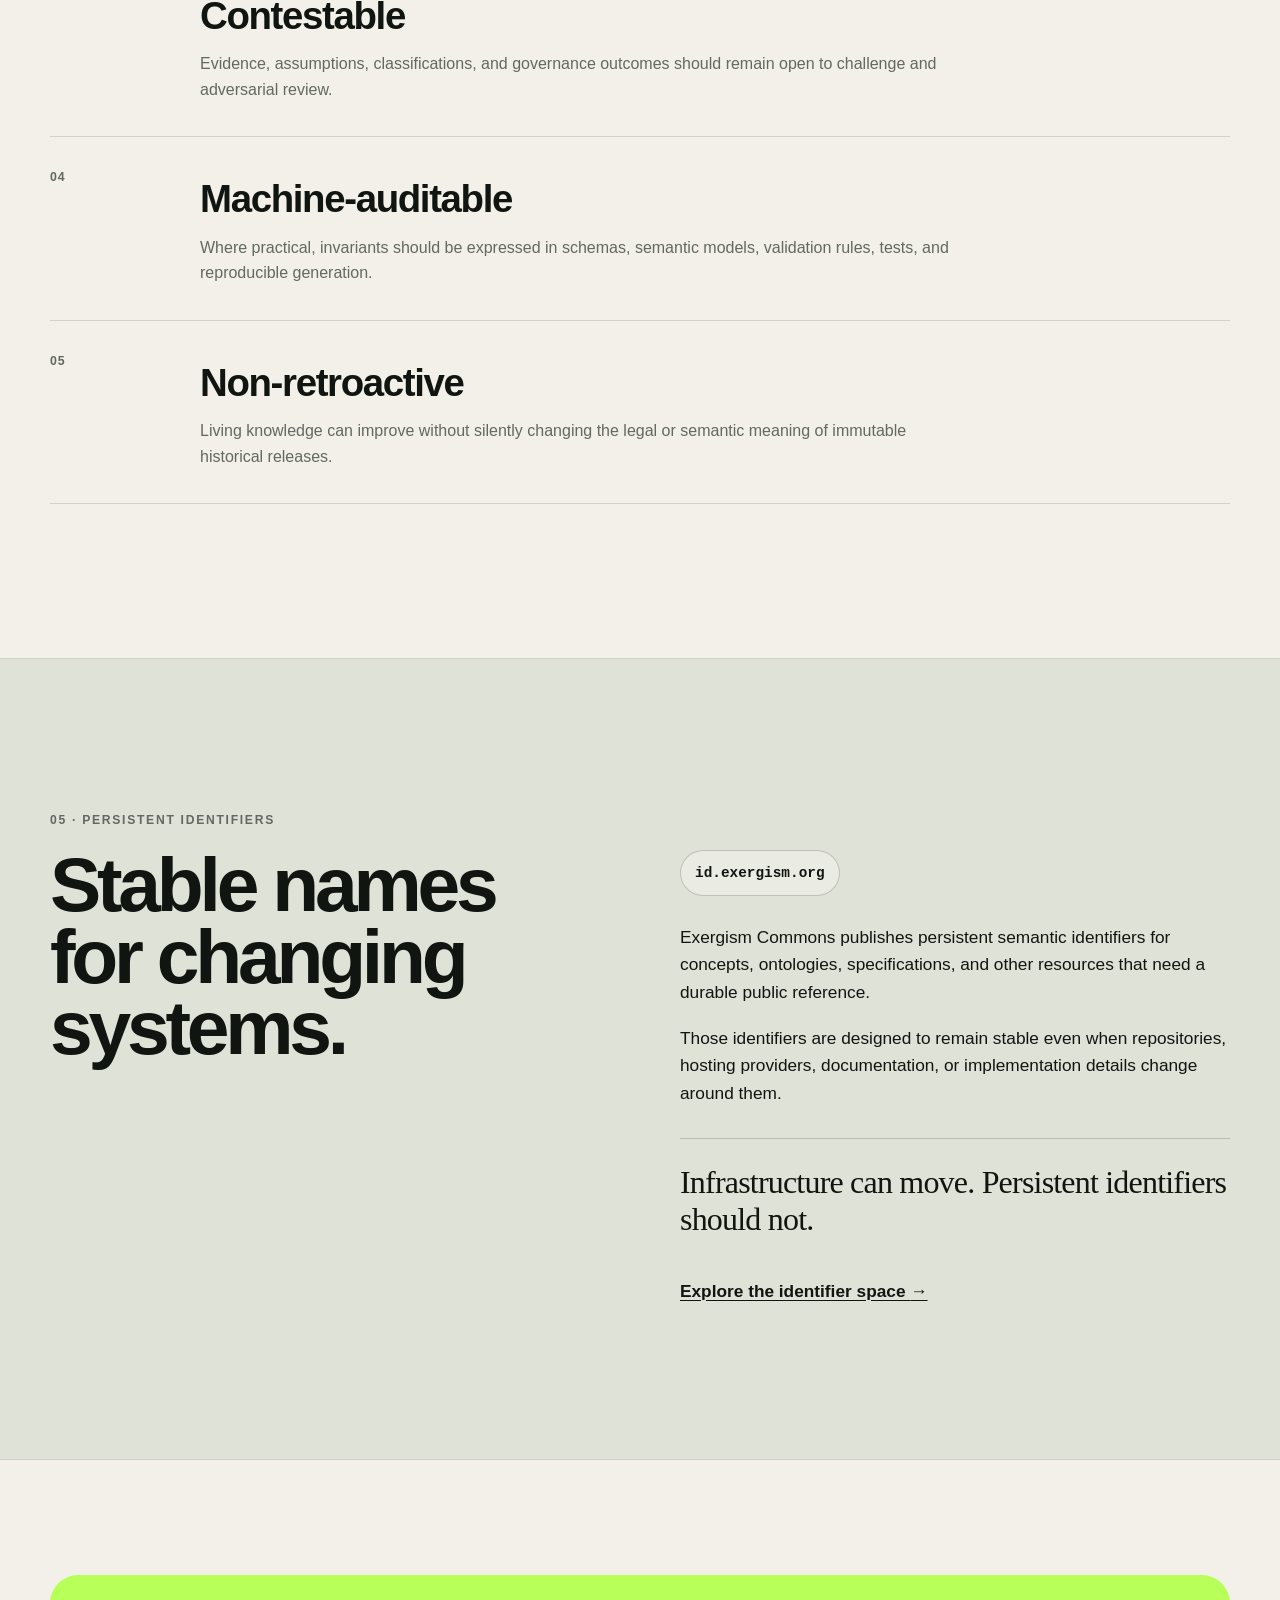
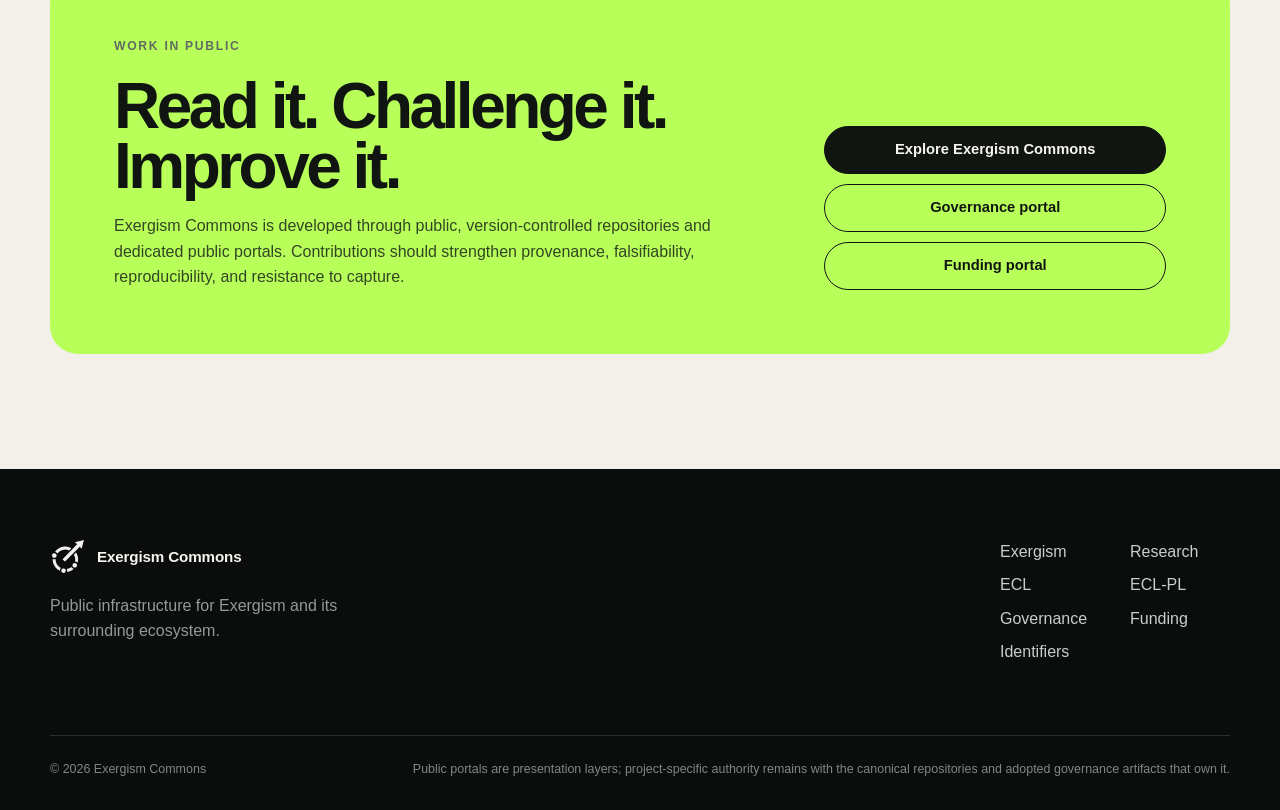
==== commit 19c9a249: "Place publication titles across both columns" ====
--- a/index.html
+++ b/index.html
@@ -130,12 +130,9 @@
         <p>Research derived from the Exergism working corpus is published through durable scholarly records. The website surfaces the work; the cited record remains the publication authority.</p>
       </div>
 
-      <article class="contribute-panel" aria-labelledby="real-structure-title">
-        <div>
-          <p class="eyebrow">Preprint · v1.0 · 21 October 2026</p>
-          <h2 id="real-structure-title">Real Structure Is Not Yet Unity: Unit Grounds and Disciplined Abundance</h2>
-          <p>Daniel Molinero Lucas argues that real structure alone does not establish a system as a unit: realized modal support must be distinguished from a unit ground that resolves rival ways of individuating the same substrate. The paper formulates adequacy conditions and a constitutive intervention test, examining real patterns, Markov blankets, causal emergence, biological individuality, and object-oriented programming.</p>
-        </div>
+      <article class="contribute-panel publication-panel" aria-labelledby="real-structure-title">
+        <div class="publication-heading">\n          <p class="eyebrow">Preprint · v1.0 · 21 October 2026</p>
+          <h2 id="real-structure-title">Real Structure Is Not Yet Unity: Unit Grounds and Disciplined Abundance</h2>\n        </div>\n        <p>Daniel Molinero Lucas argues that real structure alone does not establish a system as a unit: realized modal support must be distinguished from a unit ground that resolves rival ways of individuating the same substrate. The paper formulates adequacy conditions and a constitutive intervention test, examining real patterns, Markov blankets, causal emergence, biological individuality, and object-oriented programming.</p>
         <div class="contribute-actions">
           <a class="button button-primary" href="https://doi.org/10.5281/zenodo.22968944">Read the preprint</a>
           <a class="button button-secondary" href="https://zenodo.org/records/22968944">Zenodo record</a>
@@ -144,12 +141,9 @@
         </div>
       </article>
 
-      <article class="contribute-panel" aria-labelledby="commercium-title">
-        <div>
-          <p class="eyebrow">Preprint · v1.0 · 25 September 2026</p>
-          <h2 id="commercium-title">Commercium Without Common Ground: Why Interaction Does Not Require a Common Origin</h2>
-          <p>Daniel Molinero Lucas formalizes a Common-Ground Principle drawn from Kant's 1770 <em>Inaugural Dissertation</em> and rejects it with finite countermodels in which distinct lineages genuinely interact without sharing a unified origin. The paper argues that commerce requires a shared form or ontological space, not a common genesis.</p>
-        </div>
+      <article class="contribute-panel publication-panel" aria-labelledby="commercium-title">
+        <div class="publication-heading">\n          <p class="eyebrow">Preprint · v1.0 · 25 September 2026</p>
+          <h2 id="commercium-title">Commercium Without Common Ground: Why Interaction Does Not Require a Common Origin</h2>\n        </div>\n        <p>Daniel Molinero Lucas formalizes a Common-Ground Principle drawn from Kant's 1770 <em>Inaugural Dissertation</em> and rejects it with finite countermodels in which distinct lineages genuinely interact without sharing a unified origin. The paper argues that commerce requires a shared form or ontological space, not a common genesis.</p>
         <div class="contribute-actions">
           <a class="button button-primary" href="https://doi.org/10.5281/zenodo.22968837">Read the preprint</a>
           <a class="button button-secondary" href="https://zenodo.org/records/22968837">Zenodo record</a>
--- a/assets/site.css
+++ b/assets/site.css
@@ -128,6 +128,8 @@
 .text-link { display: inline-block; margin-top: 22px; font-weight: 740; }
 
 .contribute { padding-block: clamp(70px, 9vw, 115px); }
+#research .contribute-panel + .contribute-panel { margin-top: clamp(24px, 4vw, 48px); }
+
 .contribute-panel { display: grid; grid-template-columns: 1.5fr .8fr; gap: 70px; padding: clamp(34px, 5vw, 64px); border-radius: 28px; background: var(--signal); }
 .contribute-panel h2 { max-width: 790px; margin: 0 0 17px; font-size: clamp(2.8rem, 5vw, 5.8rem); line-height: .94; letter-spacing: -.055em; font-weight: 620; }
 .contribute-panel p:not(.eyebrow) { max-width: 700px; margin: 0; color: #334523; }
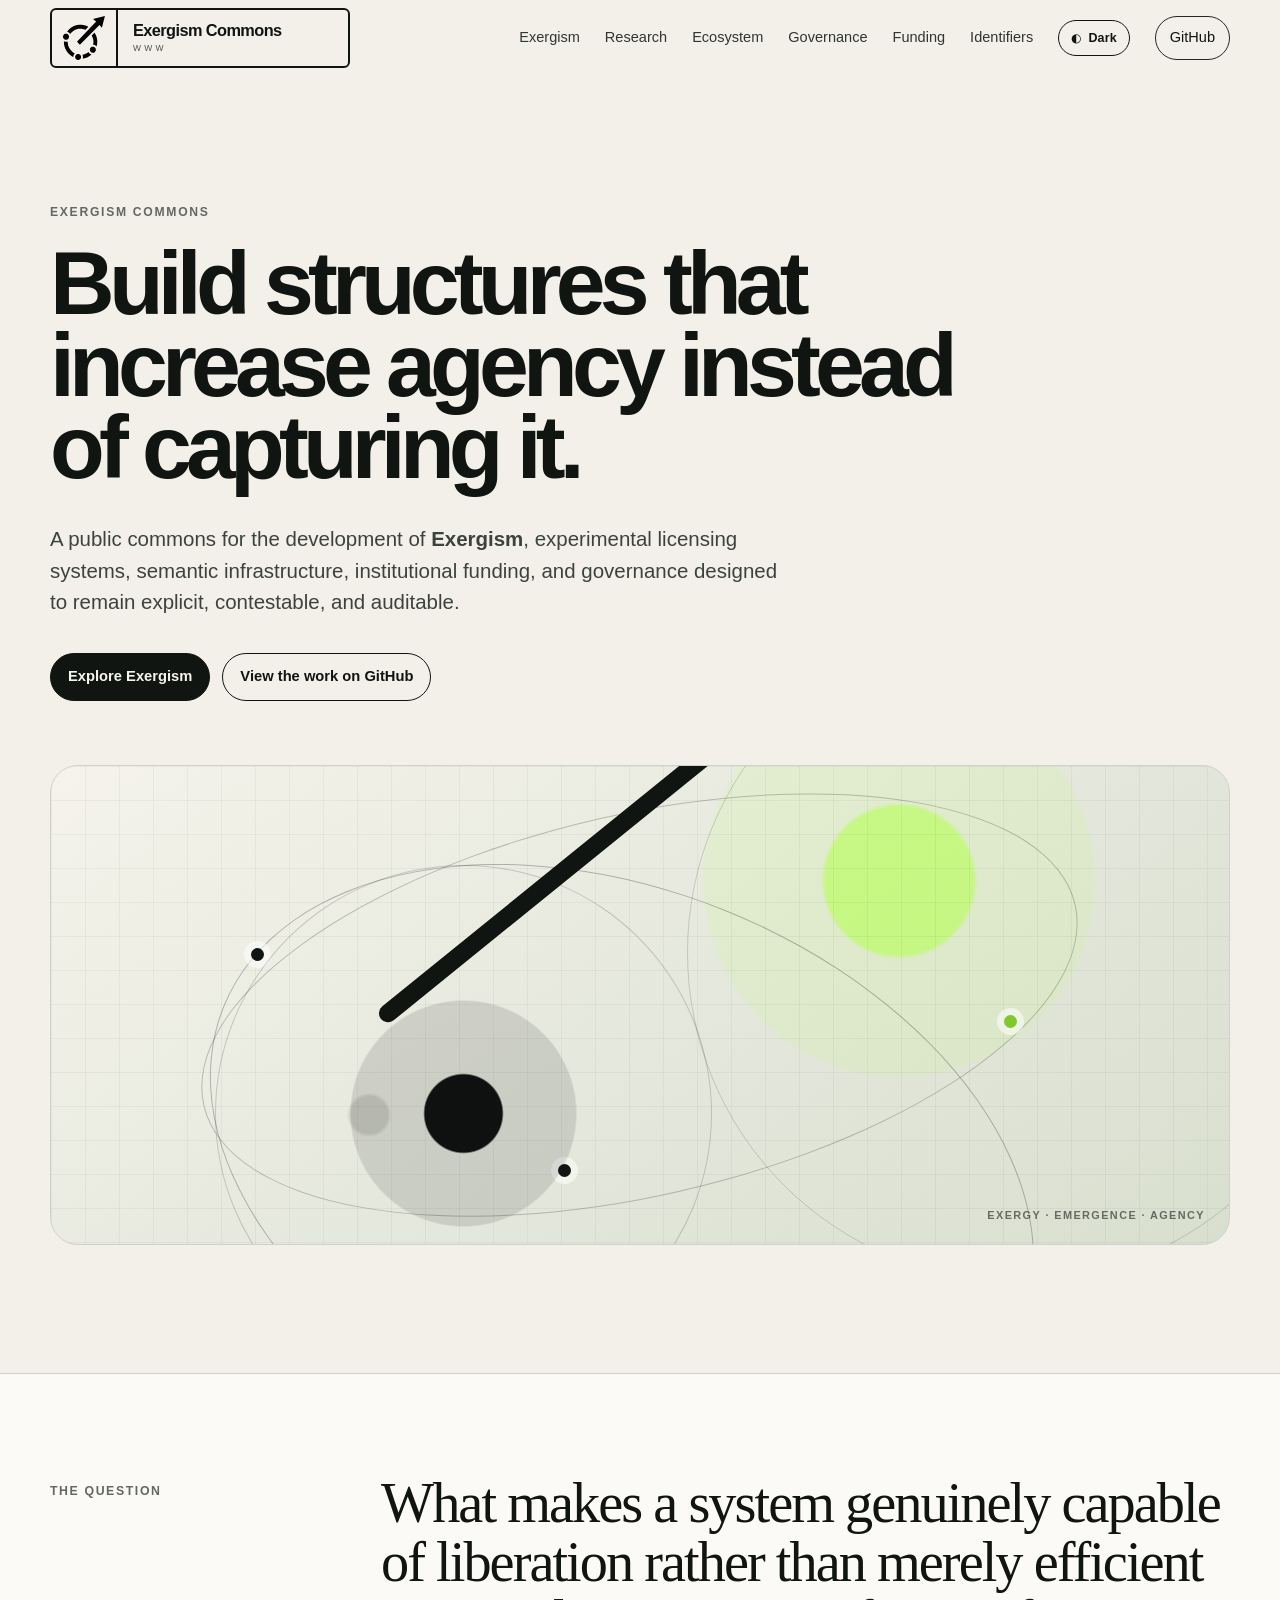
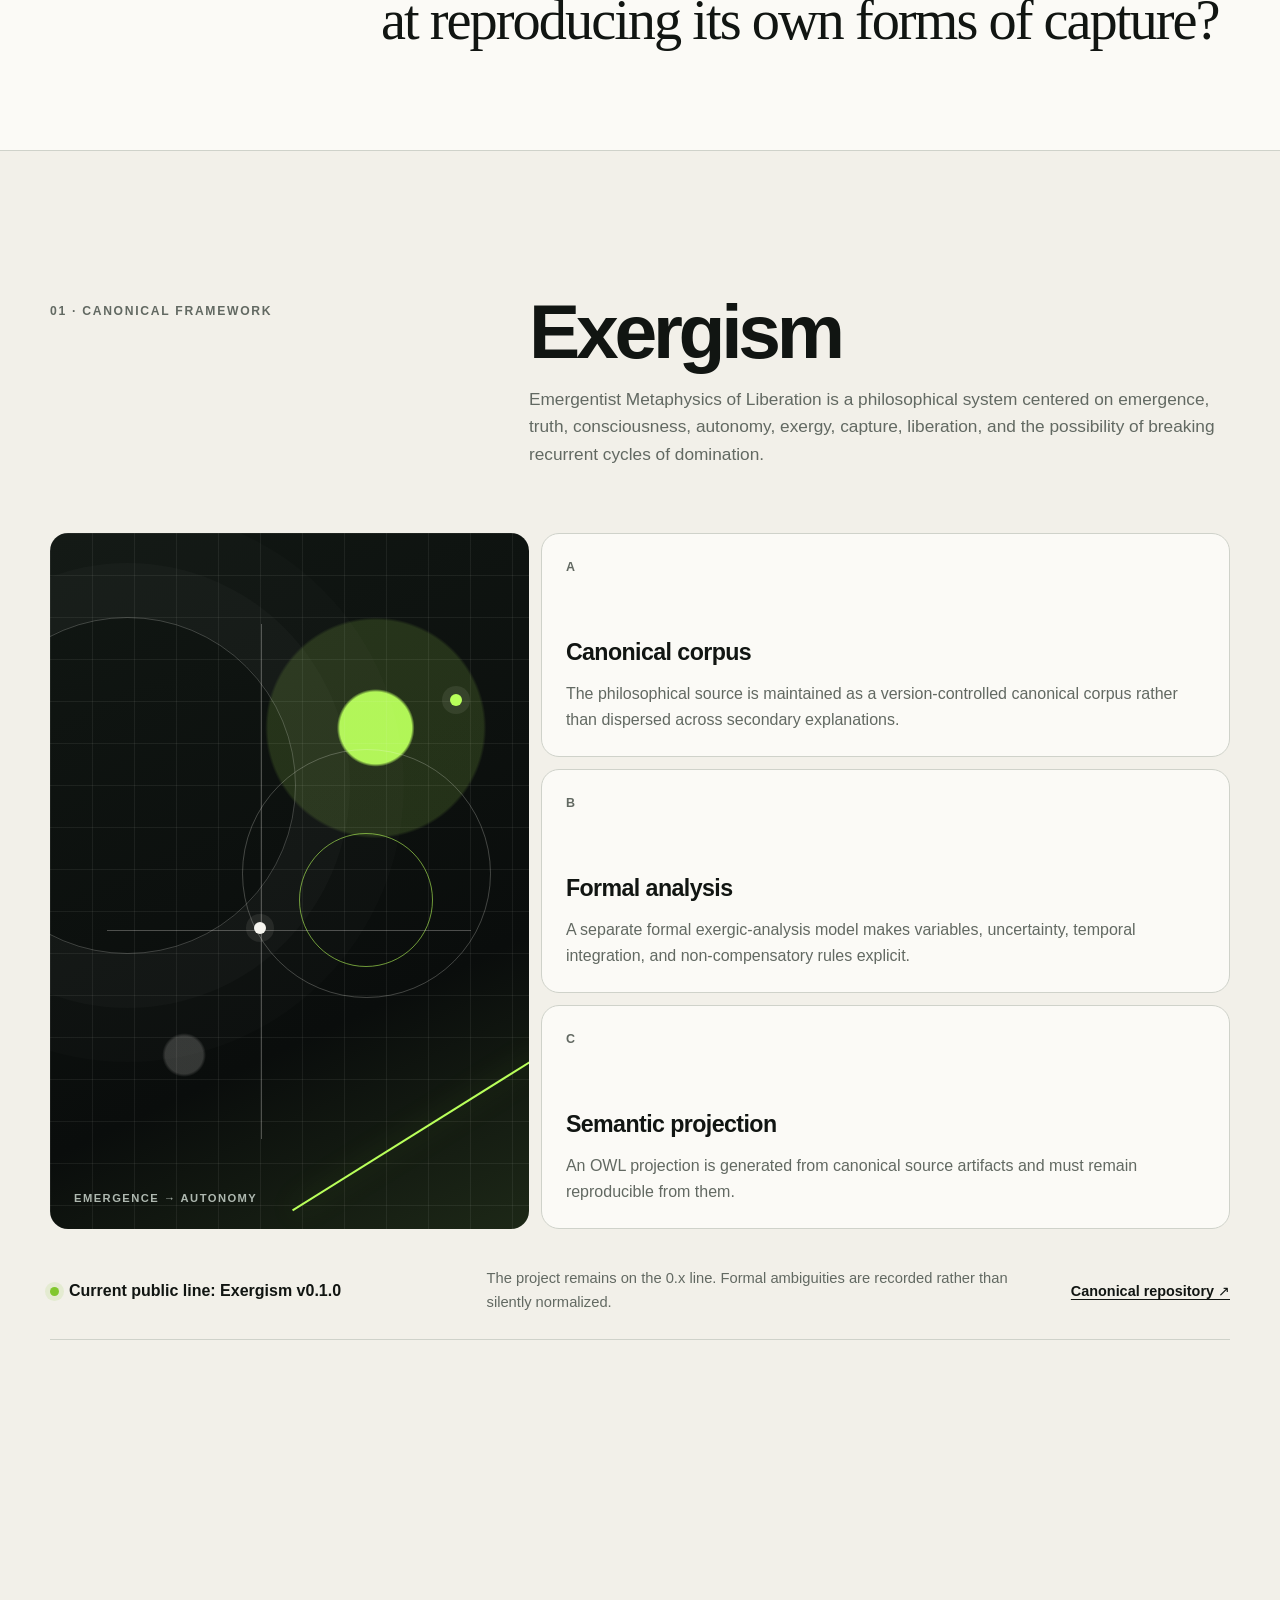
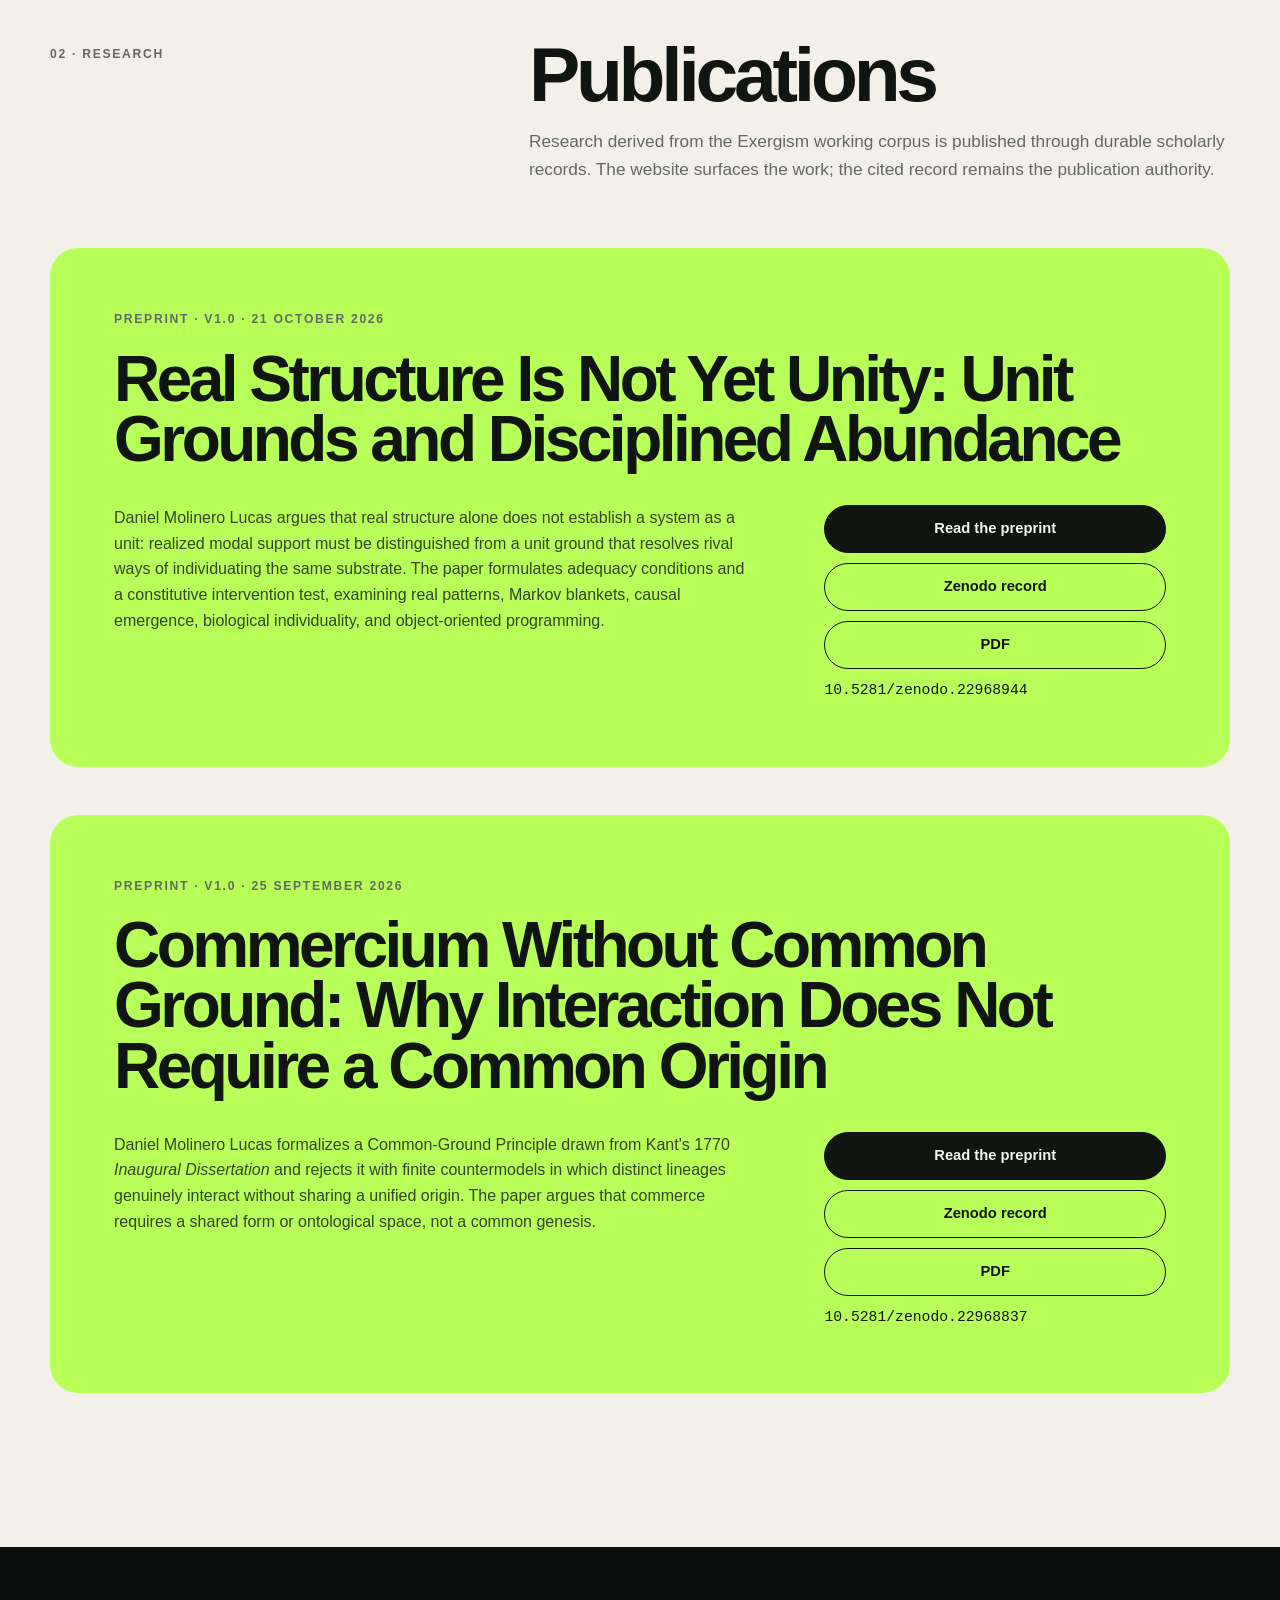
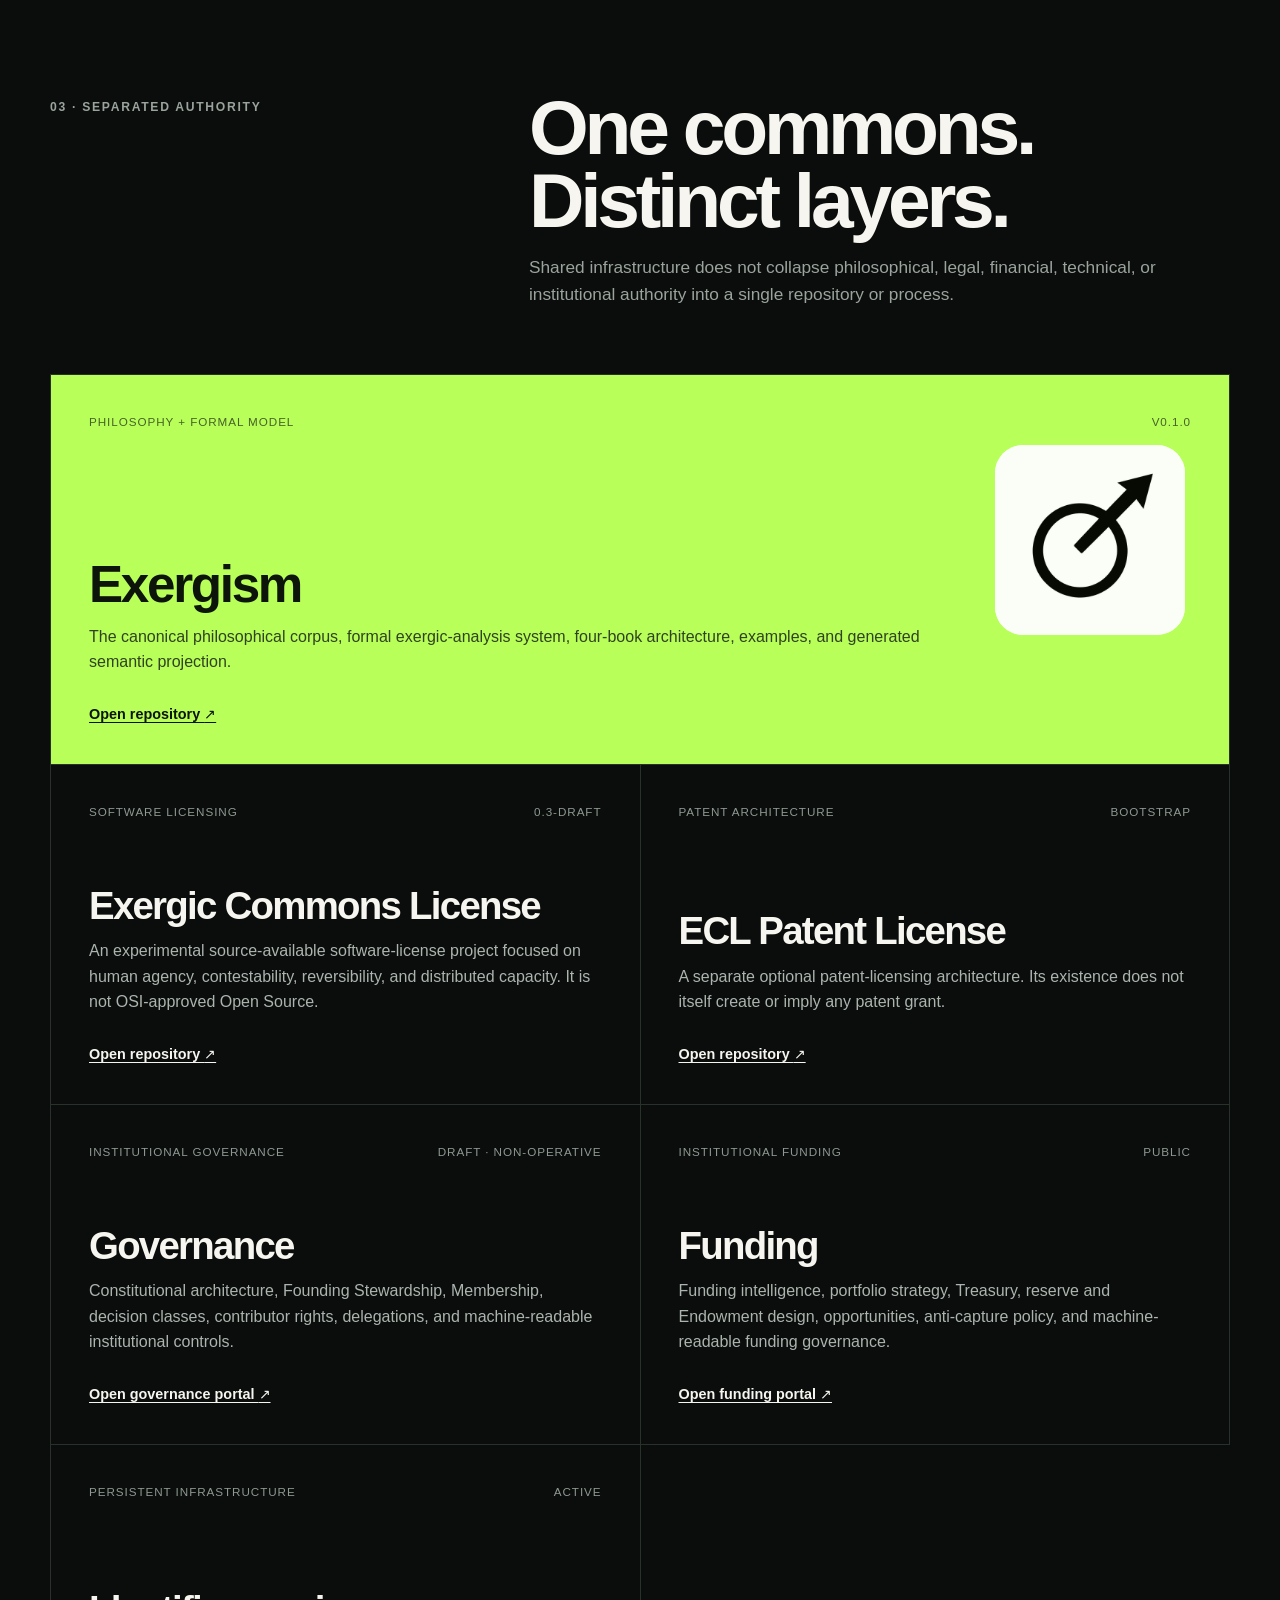
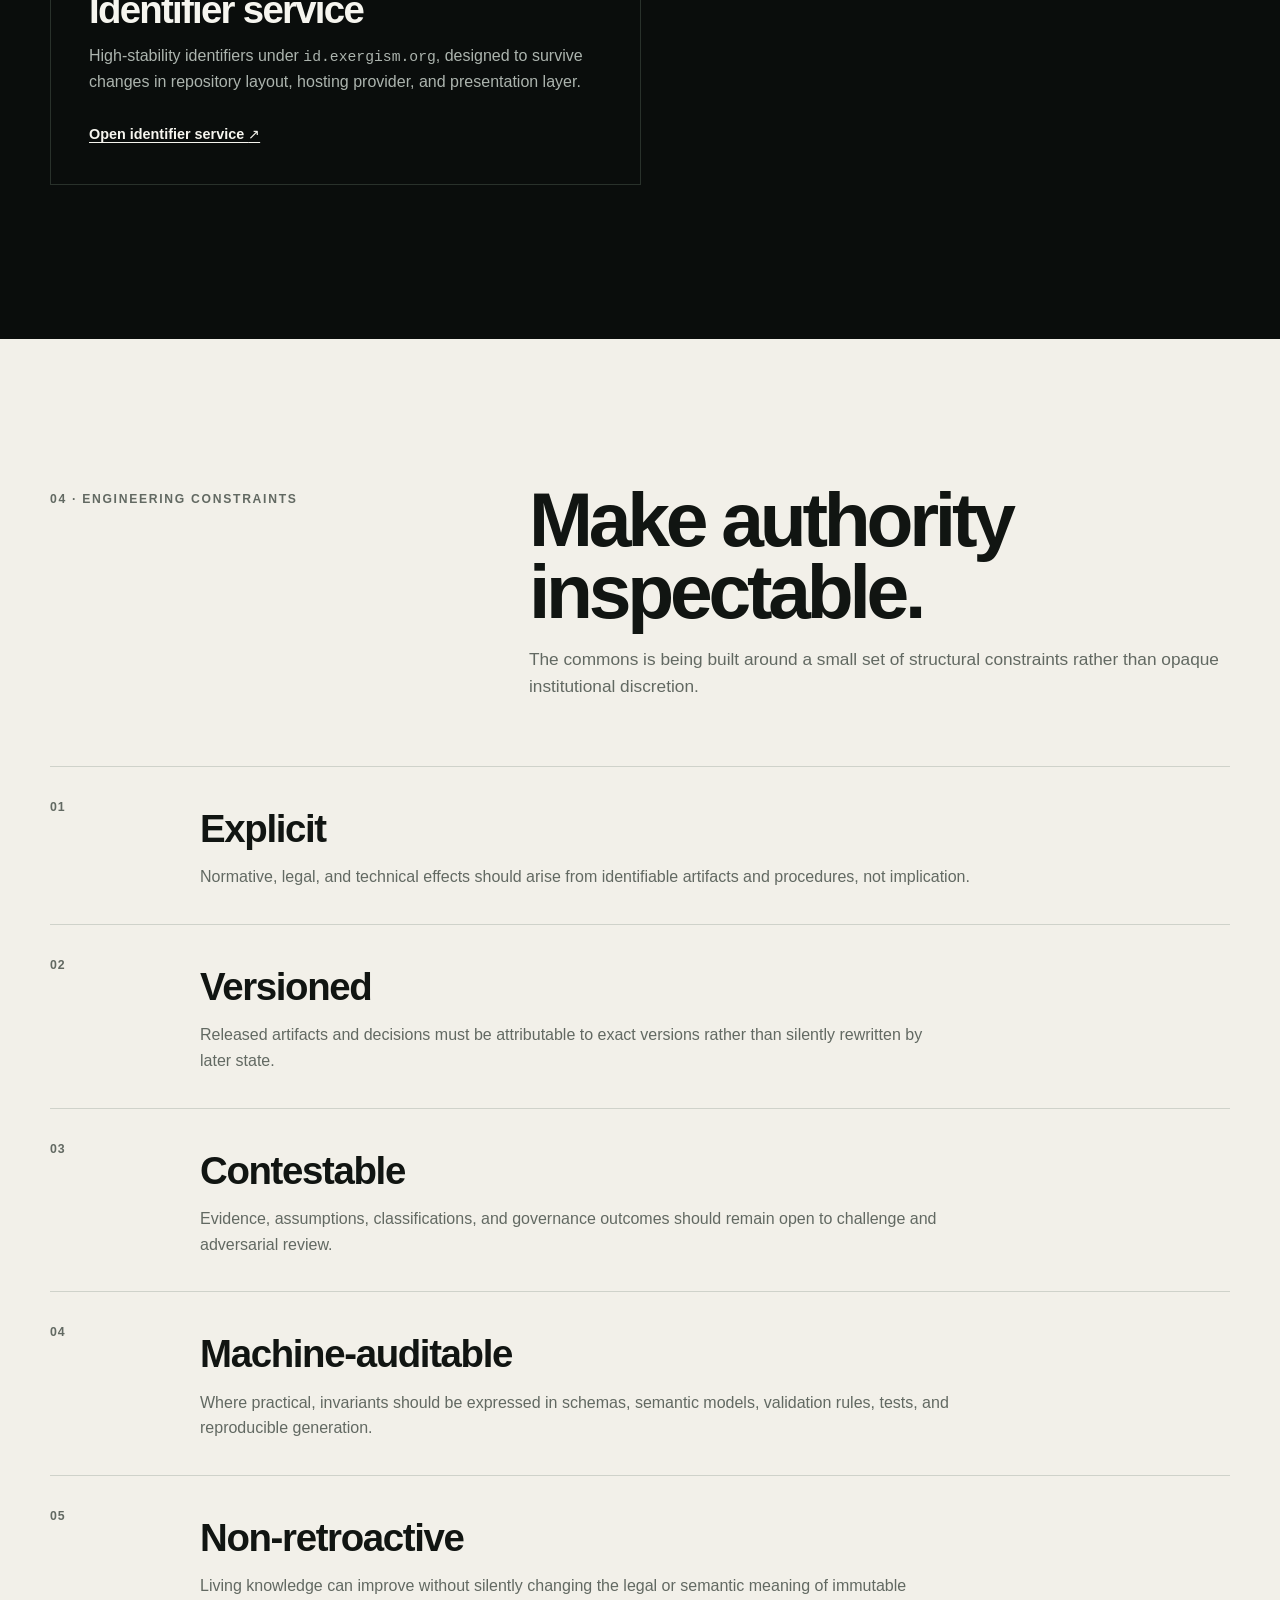
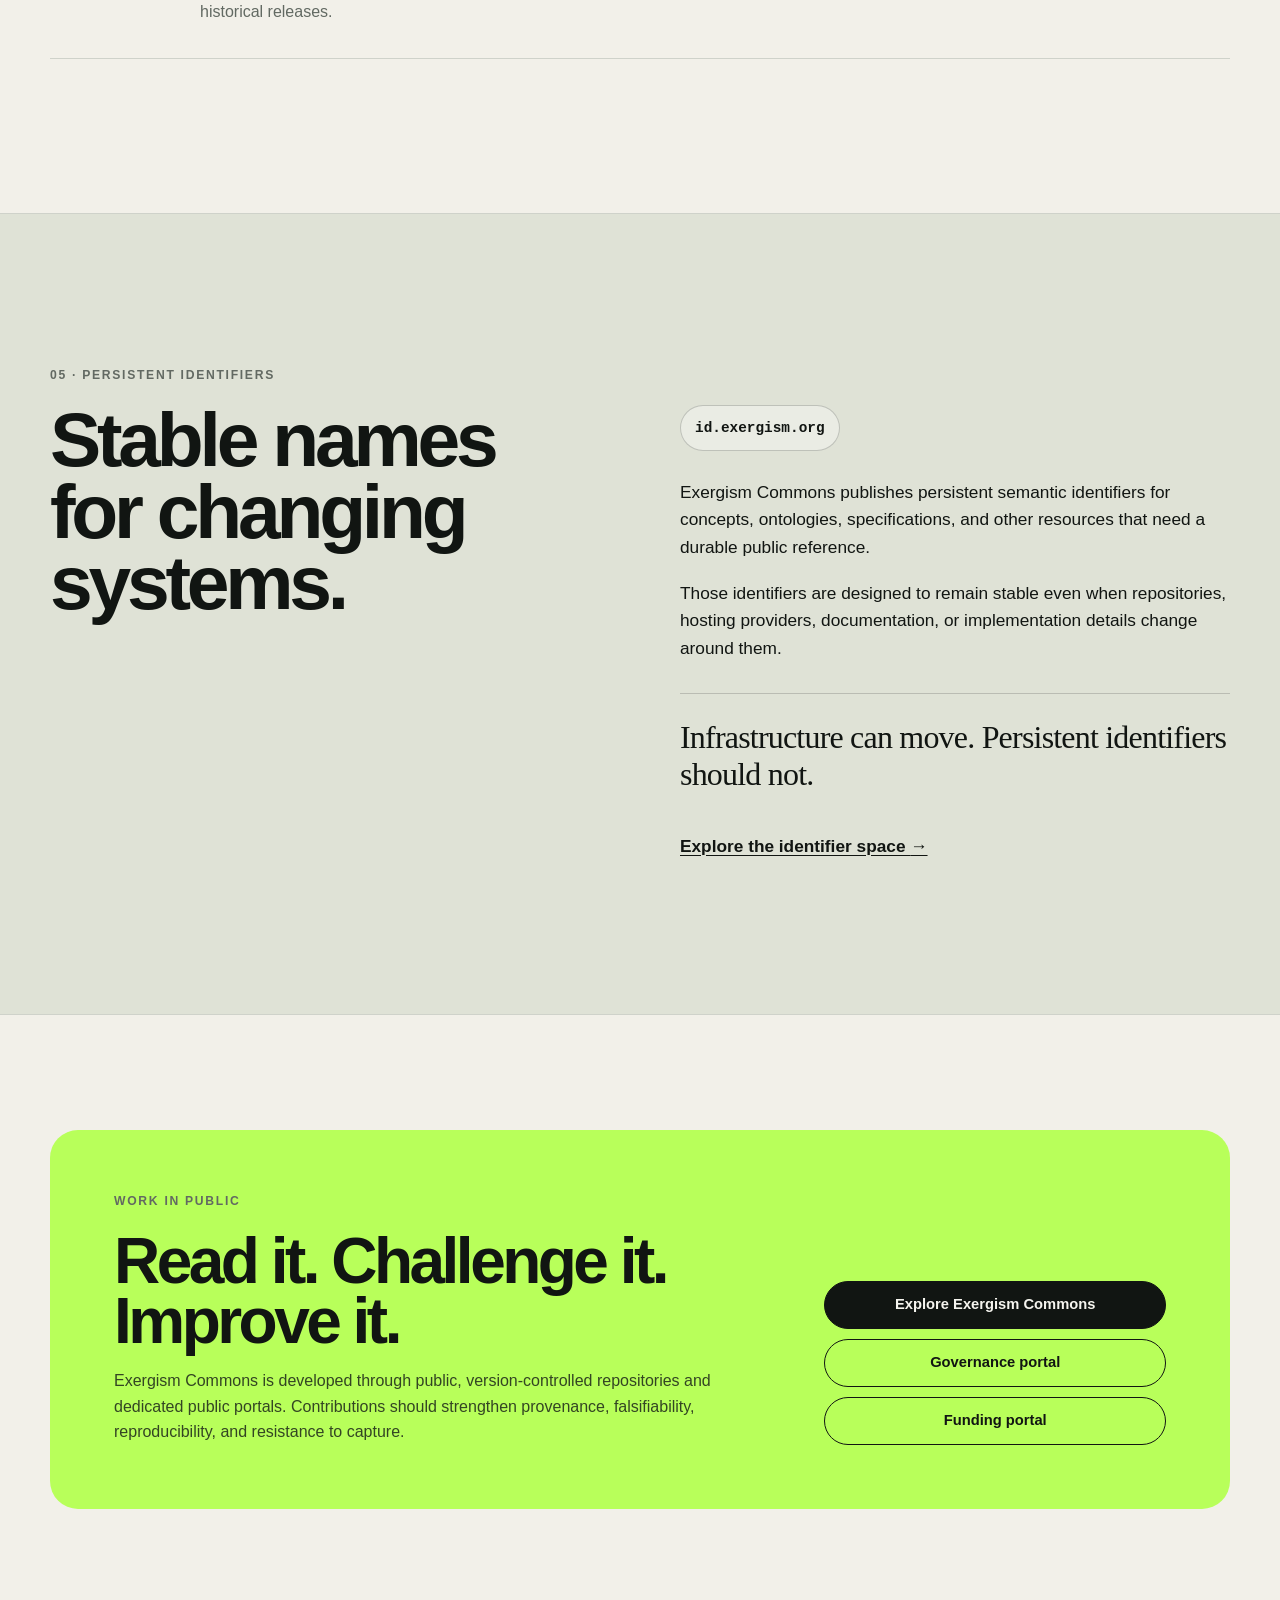
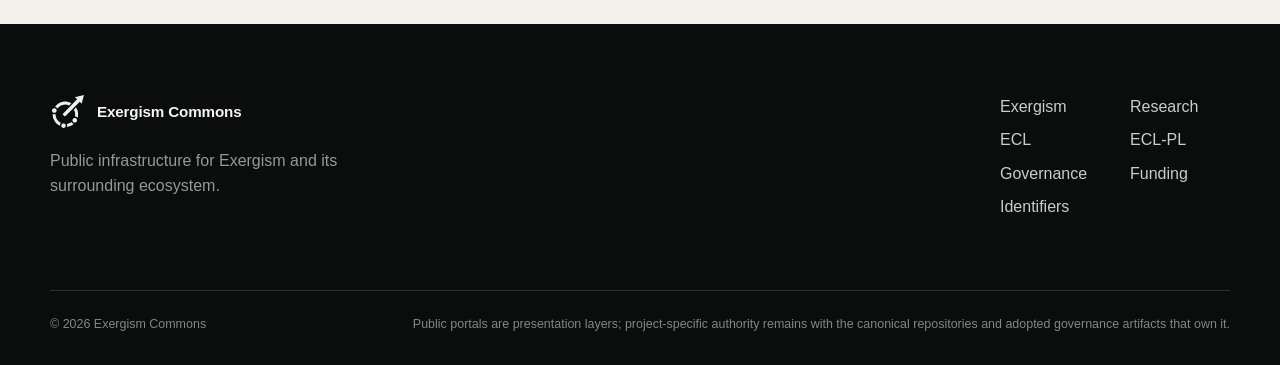
==== commit 9562de52: "Correct publication summary classes and HTML whitespace" ====
--- a/index.html
+++ b/index.html
@@ -131,8 +131,11 @@
       </div>
 
       <article class="contribute-panel publication-panel" aria-labelledby="real-structure-title">
-        <div class="publication-heading">\n          <p class="eyebrow">Preprint · v1.0 · 21 October 2026</p>
-          <h2 id="real-structure-title">Real Structure Is Not Yet Unity: Unit Grounds and Disciplined Abundance</h2>\n        </div>\n        <p>Daniel Molinero Lucas argues that real structure alone does not establish a system as a unit: realized modal support must be distinguished from a unit ground that resolves rival ways of individuating the same substrate. The paper formulates adequacy conditions and a constitutive intervention test, examining real patterns, Markov blankets, causal emergence, biological individuality, and object-oriented programming.</p>
+        <div class="publication-heading">
+          <p class="eyebrow">Preprint · v1.0 · 21 October 2026</p>
+          <h2 id="real-structure-title">Real Structure Is Not Yet Unity: Unit Grounds and Disciplined Abundance</h2>
+        </div>
+        <p class="publication-summary">Daniel Molinero Lucas argues that real structure alone does not establish a system as a unit: realized modal support must be distinguished from a unit ground that resolves rival ways of individuating the same substrate. The paper formulates adequacy conditions and a constitutive intervention test, examining real patterns, Markov blankets, causal emergence, biological individuality, and object-oriented programming.</p>
         <div class="contribute-actions">
           <a class="button button-primary" href="https://doi.org/10.5281/zenodo.22968944">Read the preprint</a>
           <a class="button button-secondary" href="https://zenodo.org/records/22968944">Zenodo record</a>
@@ -142,8 +145,11 @@
       </article>
 
       <article class="contribute-panel publication-panel" aria-labelledby="commercium-title">
-        <div class="publication-heading">\n          <p class="eyebrow">Preprint · v1.0 · 25 September 2026</p>
-          <h2 id="commercium-title">Commercium Without Common Ground: Why Interaction Does Not Require a Common Origin</h2>\n        </div>\n        <p>Daniel Molinero Lucas formalizes a Common-Ground Principle drawn from Kant's 1770 <em>Inaugural Dissertation</em> and rejects it with finite countermodels in which distinct lineages genuinely interact without sharing a unified origin. The paper argues that commerce requires a shared form or ontological space, not a common genesis.</p>
+        <div class="publication-heading">
+          <p class="eyebrow">Preprint · v1.0 · 25 September 2026</p>
+          <h2 id="commercium-title">Commercium Without Common Ground: Why Interaction Does Not Require a Common Origin</h2>
+        </div>
+        <p class="publication-summary">Daniel Molinero Lucas formalizes a Common-Ground Principle drawn from Kant's 1770 <em>Inaugural Dissertation</em> and rejects it with finite countermodels in which distinct lineages genuinely interact without sharing a unified origin. The paper argues that commerce requires a shared form or ontological space, not a common genesis.</p>
         <div class="contribute-actions">
           <a class="button button-primary" href="https://doi.org/10.5281/zenodo.22968837">Read the preprint</a>
           <a class="button button-secondary" href="https://zenodo.org/records/22968837">Zenodo record</a>
--- a/assets/site.css
+++ b/assets/site.css
@@ -129,6 +129,15 @@
 
 .contribute { padding-block: clamp(70px, 9vw, 115px); }
 #research .contribute-panel + .contribute-panel { margin-top: clamp(24px, 4vw, 48px); }
+
+#research .publication-panel { row-gap: clamp(24px, 3vw, 36px); align-items: start; }
+#research .publication-heading { grid-column: 1 / -1; }
+#research .publication-heading h2 { max-width: none; margin-bottom: 0; }
+#research .publication-summary { grid-column: 1; }
+#research .publication-panel .contribute-actions { grid-column: 2; align-self: end; }
+@media (max-width: 900px) {
+  #research .publication-summary, #research .publication-panel .contribute-actions { grid-column: 1 / -1; }
+}
 
 .contribute-panel { display: grid; grid-template-columns: 1.5fr .8fr; gap: 70px; padding: clamp(34px, 5vw, 64px); border-radius: 28px; background: var(--signal); }
 .contribute-panel h2 { max-width: 790px; margin: 0 0 17px; font-size: clamp(2.8rem, 5vw, 5.8rem); line-height: .94; letter-spacing: -.055em; font-weight: 620; }
